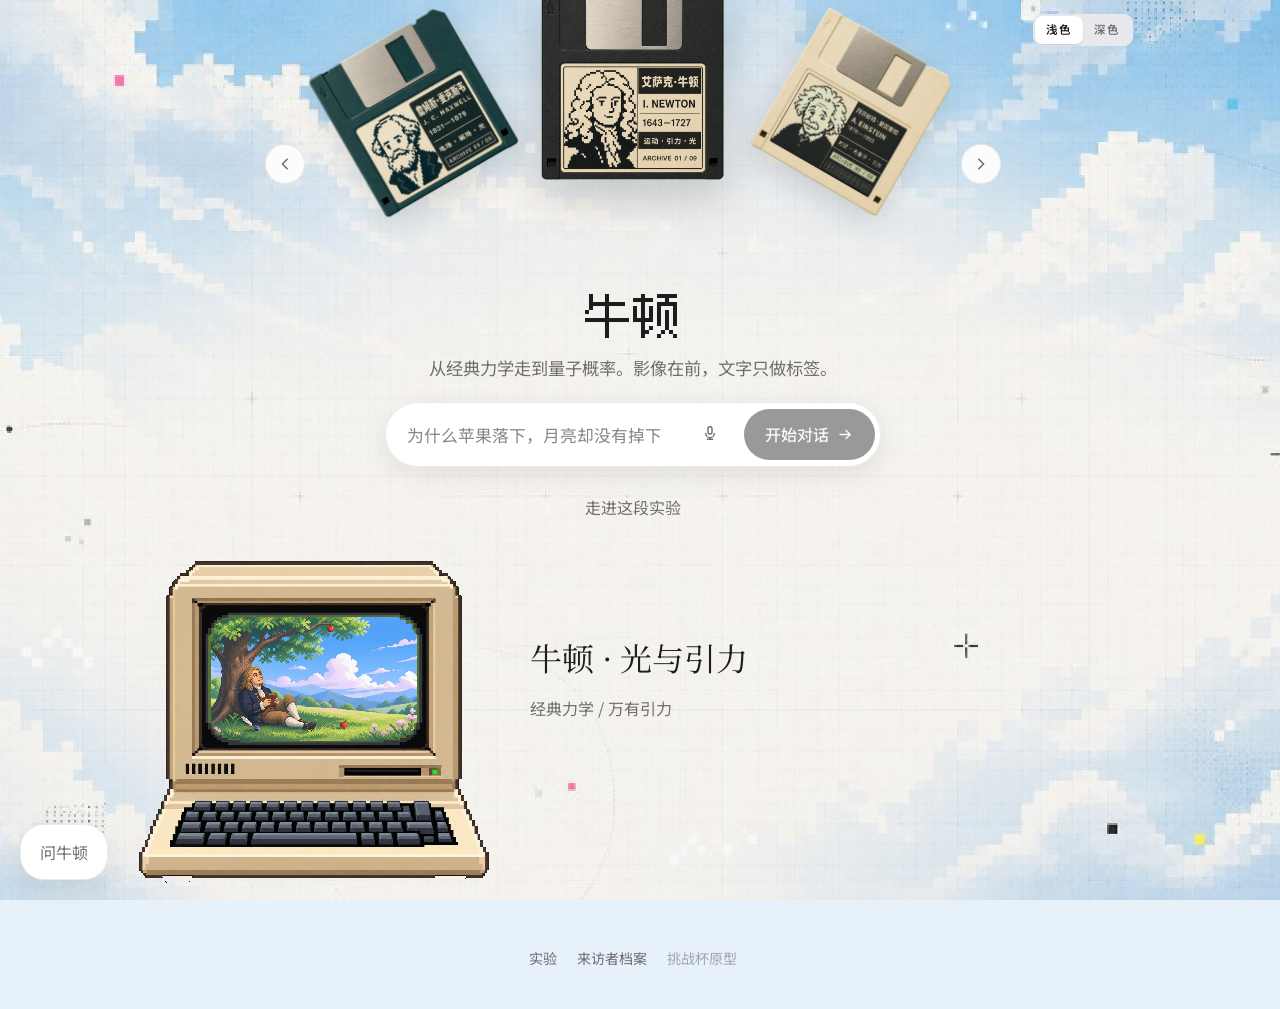
==== index.html @ e6c1c058 "feat: publish the exhibition front as its own site Ship only the scientist floppy hall, visitor cabi" ====
<!doctype html>
<html lang="zh-CN" data-scientist-agent-api="http://127.0.0.1:8787">
  <head>
    <meta charset="UTF-8" />
    <meta name="viewport" content="width=device-width, initial-scale=1.0" />
    <meta
      name="description"
      content="物理漫游：从经典力学、电磁学、相对论到量子物理的互动知识图谱。"
    />
    <title>物理漫游</title>
    <script>
      (() => {
        const saved = localStorage.getItem("qo-alt-theme");
        const theme =
          saved === "light" || saved === "dark"
            ? saved
            : matchMedia("(prefers-color-scheme: light)").matches
              ? "light"
              : "dark";
        document.documentElement.dataset.theme = theme;
      })();
    </script>
    <link rel="preconnect" href="https://fonts.googleapis.com" />
    <link rel="preconnect" href="https://fonts.gstatic.com" crossorigin />
    <link
      href="https://fonts.googleapis.com/css2?family=Noto+Sans+SC:wght@400;500;600&family=Noto+Serif+SC:wght@400;600&display=swap"
      rel="stylesheet"
    />
    <link rel="stylesheet" href="./styles.css?v=compact-1" />
  </head>
  <body>
    <a class="skip" href="#ask-input">跳到提问</a>

    <main>
      <div class="shell">
        <div class="intro">
        <header class="masthead">
          <a class="wordmark" href="./" aria-label="物理漫游首页">物理漫游</a>
          <div class="appearance" role="group" aria-label="外观">
            <button type="button" data-theme="light" aria-pressed="false">浅色</button>
            <button type="button" data-theme="dark" aria-pressed="true">深色</button>
          </div>
        </header>

        <section class="hero" aria-labelledby="heroTitle">
          <div class="carousel">
            <button class="carousel-step" id="fanPrev" type="button" aria-label="上一张档案软盘">
              <svg viewBox="0 0 16 16" width="16" height="16" aria-hidden="true">
                <path d="M10.2 3.2 5.4 8l4.8 4.8" fill="none" stroke="currentColor" stroke-width="1.6" stroke-linecap="round" stroke-linejoin="round" />
              </svg>
            </button>
            <div class="fan" id="fan" aria-label="科学家档案软盘轮播"></div>
            <button class="carousel-step" id="fanNext" type="button" aria-label="下一张档案软盘">
              <svg viewBox="0 0 16 16" width="16" height="16" aria-hidden="true">
                <path d="M5.8 3.2 10.6 8l-4.8 4.8" fill="none" stroke="currentColor" stroke-width="1.6" stroke-linecap="round" stroke-linejoin="round" />
              </svg>
            </button>
          </div>

          <h1 id="heroTitle">牛顿</h1>
          <p class="lede">
            从经典力学走到量子概率。影像在前，文字只做标签。
          </p>

          <form class="cta" id="askForm" novalidate>
            <label class="sr-only" for="ask-input" id="askInputLabel">向牛顿提问</label>
            <input
              id="ask-input"
              name="question"
              type="text"
              autocomplete="off"
              maxlength="200"
              placeholder="为什么苹果落下，月亮却没有掉下来？"
            />
            <button type="button" class="cta-mic" id="voiceInput" aria-pressed="false" aria-label="语音输入">
              <svg viewBox="0 0 16 16" width="16" height="16" aria-hidden="true">
                <rect x="6" y="1.8" width="4" height="7.2" rx="2" fill="none" stroke="currentColor" stroke-width="1.4" />
                <path d="M3.8 8.4a4.2 4.2 0 0 0 8.4 0" fill="none" stroke="currentColor" stroke-width="1.4" stroke-linecap="round" />
                <path d="M8 12.6v1.6M5.4 14.2h5.2" fill="none" stroke="currentColor" stroke-width="1.4" stroke-linecap="round" />
              </svg>
            </button>
            <button type="submit" id="askSubmit" disabled>
              <span>开始对话</span>
              <svg viewBox="0 0 16 16" width="15" height="15" aria-hidden="true">
                <path
                  d="M2.2 8h10.2M8.6 3.8 13 8l-4.4 4.2"
                  fill="none"
                  stroke="currentColor"
                  stroke-width="1.6"
                  stroke-linecap="round"
                  stroke-linejoin="round"
                />
              </svg>
            </button>
          </form>
          <p class="cta-status" id="ctaStatus" aria-live="polite"></p>
          <button class="text-link" id="watchLink" type="button">走进这段实验</button>
        </section>
        </div>

        <section class="stage" id="stage" aria-label="实验终端">
          <div class="terminal">
            <button class="mac" id="enterGame" type="button" aria-label="进入牛顿的实验（演示）">
              <span class="mac-screen">
                <img
                  id="guideImage"
                  src="assets/guides/newton.png"
                  alt="牛顿坐在苹果树下，作为进入实验的引导画面"
                />
              </span>
              <img class="mac-chassis" src="assets/hardware/pixel-computer.png?v=1" alt="" />
            </button>
            <div class="stage-copy">
              <h2 id="stageCaption">牛顿 · 光与引力</h2>
              <p class="stage-copy-slot" id="stageNote">经典力学 / 万有引力</p>
            </div>
          </div>
        </section>
      </div>
    </main>

    <footer class="colophon">
      <a href="#stage">实验</a>
      <a href="./visitors.html">来访者档案</a>
      <span>挑战杯原型</span>
    </footer>

    <div class="ask" id="askDock">
      <button class="ask-chip" id="askChip" type="button" aria-expanded="false" aria-controls="askPanel">
        问<span id="askChipName">牛顿</span>
      </button>
      <section class="ask-panel" id="askPanel" hidden>
        <header class="ask-panel-head">
          <p>与<span id="askPanelName">牛顿</span>通信</p>
          <button class="ask-close" id="askClose" type="button" aria-label="收起对话">关闭</button>
        </header>
        <div class="ask-prompts" id="askPrompts" aria-label="推荐问题"></div>
        <div class="ask-log" id="askLog" aria-live="polite"></div>
      </section>
    </div>

    <dialog class="lightbox" id="lightbox" aria-label="放大肖像">
      <img id="lightboxImage" alt="" />
      <form method="dialog"><button class="lightbox-close" type="submit">关闭</button></form>
    </dialog>

    <dialog class="portal" id="portal" aria-labelledby="portalTitle">
      <div class="portal-frame">
        <img id="portalImage" alt="" />
        <div class="portal-hud">
          <p class="portal-kicker">演示</p>
          <h2 id="portalTitle">牛顿 · 光与引力</h2>
          <button class="portal-leave" id="portalLeave" type="button">离开</button>
        </div>
      </div>
    </dialog>

    <script src="./script.js?v=pixel-computer-1" type="module"></script>
  </body>
</html>
---- styles.css ----
@font-face {
  font-family: "Fusion Pixel 12";
  src: url("assets/fonts/fusion-pixel-12px-proportional-zh_hans.otf.woff2") format("woff2");
  font-style: normal;
  font-weight: 400;
  font-display: swap;
}

:root {
  color-scheme: dark;
  --bg: oklch(0.168 0.006 95);
  --surface: oklch(0.208 0.008 90);
  --surface-2: oklch(0.248 0.01 90);
  --ink: oklch(0.965 0.008 95);
  --muted: oklch(0.74 0.018 90);
  --dim: oklch(0.58 0.014 90);
  --primary: oklch(0.74 0.12 60);
  --hairline: oklch(1 0 0 / 0.08);
  --focus-ring: oklch(1 0 0 / 0.22);
  --shadow: 0 18px 40px oklch(0 0 0 / 0.32);
  --overlay: oklch(0.16 0.006 95 / 0.28);
  --segment-track: var(--surface);
  --segment-thumb: var(--surface-2);
  --ease: cubic-bezier(0.22, 1, 0.36, 1);
  --font-serif: "Noto Serif SC", "Songti SC", "STSong", serif;
  --font-sans: -apple-system, BlinkMacSystemFont, "SF Pro Text", "PingFang SC", "Hiragino Sans GB", "Noto Sans SC", sans-serif;
  --z-base: 0;
  --z-fan: 1;
  --z-ask: 40;
  --z-overlay: 50;
  --space-1: 0.25rem;
  --space-2: 0.5rem;
  --space-3: 0.75rem;
  --space-4: 1rem;
  --space-5: 1.25rem;
  --space-6: 1.5rem;
  --space-8: 2rem;
  --space-10: 2.5rem;
  --space-12: 3rem;
}

html[data-theme="light"] {
  color-scheme: light;
  --bg: #e7f1fa;
  --surface: #ffffff;
  --surface-2: #e8e8ed;
  --ink: #1d1d1f;
  --muted: #6e6e73;
  --dim: #86868b;
  --primary: #1d1d1f;
  --hairline: rgba(0, 0, 0, 0.08);
  --focus-ring: rgba(0, 0, 0, 0.22);
  --shadow: 0 8px 28px rgba(0, 0, 0, 0.08);
  --overlay: rgba(0, 0, 0, 0.16);
  --segment-track: var(--surface-2);
  --segment-thumb: var(--surface);
}

*,
*::before,
*::after {
  box-sizing: border-box;
}

html {
  scrollbar-gutter: stable;
  background-color: var(--bg);
}

html,
body {
  margin: 0;
  min-height: 100dvh;
  color: var(--ink);
  font-family: var(--font-sans);
  font-size: 1rem;
  line-height: 1.55;
  -webkit-font-smoothing: antialiased;
}

body {
  display: flex;
  flex-direction: column;
  isolation: isolate;
  background-color: transparent;
}

body::before {
  content: "";
  position: fixed;
  inset: 0;
  z-index: -1;
  pointer-events: none;
  background-color: var(--bg);
  background-image: url("assets/bg/pixel-sky.jpg");
  background-repeat: no-repeat;
  background-position: center;
  background-size: cover;
  image-rendering: pixelated;
}

html[data-theme="dark"] body::before {
  filter: brightness(0.32) saturate(0.75) contrast(1.05);
}

img,
video {
  display: block;
  max-width: 100%;
}

img[hidden],
video[hidden] {
  display: none;
}

button,
input {
  font: inherit;
  color: inherit;
}

a {
  color: var(--muted);
  text-decoration: none;
}

a:hover {
  color: var(--ink);
}

:focus {
  outline: none;
}

:focus-visible {
  outline: 2px solid var(--ink);
  outline-offset: 3px;
}

.sr-only {
  position: absolute;
  width: 1px;
  height: 1px;
  padding: 0;
  margin: -1px;
  overflow: hidden;
  clip: rect(0, 0, 0, 0);
  white-space: nowrap;
  border: 0;
}

.skip {
  position: absolute;
  left: var(--space-4);
  top: 0;
  z-index: var(--z-overlay);
  transform: translateY(-120%);
  padding: var(--space-2) var(--space-4);
  background: var(--ink);
  color: var(--bg);
  border-radius: 999px;
}

.skip:focus {
  transform: translateY(var(--space-4));
}

main {
  flex: 1;
}

.shell {
  display: flex;
  flex-direction: column;
  width: min(1040px, 100%);
  margin-inline: auto;
  padding: 0 var(--space-5) var(--space-8);
}

.intro {
  display: flex;
  flex-direction: column;
  padding-top: var(--space-4);
  padding-bottom: var(--space-4);
}

.masthead {
  position: relative;
  display: flex;
  justify-content: center;
  align-items: center;
  min-height: 1.75rem;
}

.wordmark {
  font-family: var(--font-serif);
  font-size: 1.05rem;
  font-weight: 400;
  letter-spacing: 0.04em;
  color: var(--ink);
  line-height: 1;
}

.appearance {
  position: absolute;
  right: 0;
  top: 50%;
  display: flex;
  transform: translateY(-50%);
  padding: 2px;
  border-radius: 9px;
  background: var(--segment-track);
}

.appearance button {
  min-height: 28px;
  padding: 0 0.72rem;
  border: 0;
  border-radius: 7px;
  background: transparent;
  color: var(--muted);
  font-size: 0.72rem;
  font-weight: 600;
  letter-spacing: 0.04em;
  cursor: pointer;
}

.appearance button[aria-pressed="true"] {
  background: var(--segment-thumb);
  color: var(--ink);
  box-shadow: 0 1px 2px rgba(0, 0, 0, 0.12), 0 0 1px rgba(0, 0, 0, 0.04);
}

.hero {
  display: flex;
  flex-direction: column;
  justify-content: flex-start;
  width: min(760px, 100%);
  margin: 0 auto;
  text-align: center;
}

.carousel {
  display: grid;
  grid-template-columns: 2.5rem minmax(0, 1fr) 2.5rem;
  align-items: center;
  gap: var(--space-2);
  width: min(46rem, 100%);
  margin: var(--space-3) auto 0;
}

.carousel-step {
  position: relative;
  z-index: 8;
  display: grid;
  place-items: center;
  width: 2.5rem;
  height: 2.5rem;
  padding: 0;
  border: 0;
  border-radius: 999px;
  background: color-mix(in oklch, var(--surface) 88%, var(--surface-2));
  box-shadow: inset 0 0 0 1px var(--hairline);
  color: var(--muted);
  cursor: pointer;
  transition: color 220ms var(--ease), background-color 220ms var(--ease);
}

.carousel-step:hover {
  color: var(--ink);
  background: var(--surface-2);
}

.carousel-step:active {
  transform: scale(0.96);
}

.fan {
  position: relative;
  isolation: isolate;
  height: 216px;
  overflow: visible;
  perspective: 1200px;
}

.plate {
  position: absolute;
  left: 50%;
  top: 58%;
  z-index: 1;
  padding: 0;
  border: 0;
  overflow: visible;
  background: transparent;
  opacity: 0;
  pointer-events: none;
  transform: translate(-50%, -100%) scale(0.68);
  transform-origin: 50% 100%;
  cursor: pointer;
  transition:
    transform 520ms var(--ease),
    opacity 420ms var(--ease),
    filter 420ms var(--ease);
}

.plate img {
  display: block;
  width: auto;
  height: 196px;
  background: transparent;
  filter: drop-shadow(0 16px 18px oklch(0 0 0 / 0.48));
  transition: filter 420ms var(--ease);
}

.plate[data-slot="-1"],
.plate[data-slot="0"],
.plate[data-slot="1"] {
  opacity: 1;
  pointer-events: auto;
}

.plate[data-slot="0"] {
  z-index: 6;
  cursor: zoom-in;
  transform: translate(-50%, -100%) rotate(0deg) scale(1);
}

.plate[data-slot="-1"] {
  z-index: 4;
  transform: translate(-50%, -100%) translateX(-11.2rem) rotate(-30deg) scale(0.82);
}

.plate[data-slot="1"] {
  z-index: 4;
  transform: translate(-50%, -100%) translateX(11.2rem) rotate(30deg) scale(0.82);
}

.plate[data-slot="-2"],
.plate[data-slot="-3"],
.plate[data-slot="-4"] {
  z-index: 2;
  opacity: 0;
  pointer-events: none;
  transform: translate(-50%, -100%) translateX(-16rem) rotate(-42deg) scale(0.64);
}

.plate[data-slot="2"],
.plate[data-slot="3"],
.plate[data-slot="4"] {
  z-index: 2;
  opacity: 0;
  pointer-events: none;
  transform: translate(-50%, -100%) translateX(16rem) rotate(42deg) scale(0.64);
}

.plate.is-active img {
  filter: drop-shadow(0 20px 22px oklch(0 0 0 / 0.55));
}

@media (hover: hover) {
  .plate[data-slot="-1"]:hover,
  .plate[data-slot="1"]:hover {
    opacity: 1;
  }
}

.hero h1 {
  margin: var(--space-3) auto 0;
  font-family: "Fusion Pixel 12", var(--font-sans);
  font-size: 48px;
  font-weight: 400;
  line-height: 1.25;
  letter-spacing: 0;
  text-wrap: nowrap;
  font-smooth: never;
  -webkit-font-smoothing: none;
}

.lede {
  margin: 0.7rem auto 0;
  max-width: 32rem;
  color: var(--muted);
  font-size: clamp(0.95rem, 1.7vw, 1.08rem);
  line-height: 1.55;
  text-wrap: pretty;
}

.cta {
  display: flex;
  align-items: center;
  gap: var(--space-2);
  width: min(31rem, 100%);
  margin: var(--space-5) auto 0;
  padding: 0.375rem;
  border-radius: 999px;
  background: var(--surface);
  box-shadow: var(--shadow), inset 0 0 0 1px var(--hairline);
  transition: box-shadow 200ms var(--ease);
}

.cta:focus-within {
  box-shadow: var(--shadow), inset 0 0 0 1px var(--focus-ring);
}

.cta input {
  flex: 1;
  min-width: 0;
  border: 0;
  background: transparent;
  padding: 0.85rem 1rem;
  font-size: 1.05rem;
  color: var(--ink);
}

.cta input::placeholder {
  color: var(--dim);
}

.cta [type="submit"] {
  display: inline-flex;
  align-items: center;
  justify-content: center;
  gap: 0.55rem;
  flex-shrink: 0;
  height: 3.2rem;
  padding: 0 1.35rem;
  border: 0;
  border-radius: 999px;
  background: var(--ink);
  color: var(--bg);
  font-size: 1rem;
  font-weight: 500;
  cursor: pointer;
  transition: background-color 220ms var(--ease), transform 160ms var(--ease);
}

.cta [type="submit"]:hover:not(:disabled) {
  background: color-mix(in oklch, var(--ink) 92%, white);
}

.cta [type="submit"]:active:not(:disabled) {
  transform: scale(0.98);
}

.cta [type="submit"]:disabled {
  opacity: 0.45;
  cursor: not-allowed;
}

.cta-mic {
  flex-shrink: 0;
  width: 3.2rem;
  height: 3.2rem;
  padding: 0;
  border: 0;
  border-radius: 999px;
  background: transparent;
  color: var(--muted);
  cursor: pointer;
}

.cta-mic:hover {
  color: var(--ink);
  background: var(--surface-2);
}

.cta-mic.is-listening {
  color: var(--ink);
  background: var(--surface-2);
}

.cta-mic.is-listening svg {
  animation: voicePulse 1.1s var(--ease) infinite;
}

.cta-status {
  min-height: 1rem;
  margin: var(--space-2) auto 0;
  max-width: 32rem;
  color: var(--dim);
  font-size: 0.92rem;
}

.text-link {
  margin-top: 0;
  border: 0;
  background: none;
  padding: var(--space-1) var(--space-2);
  color: var(--muted);
  cursor: pointer;
}

.text-link:hover {
  color: var(--ink);
}

.stage {
  width: min(990px, 100%);
  margin: var(--space-5) auto 0;
}

.terminal {
  display: grid;
  grid-template-columns: minmax(0, 22rem) minmax(0, 1fr);
  align-items: center;
  gap: var(--space-8) var(--space-10);
}

.mac {
  position: relative;
  display: block;
  width: 100%;
  margin: 0;
  padding: 0;
  border: 0;
  background: transparent;
  cursor: pointer;
}

.mac-screen {
  position: absolute;
  left: 20.61%;
  top: 17.6%;
  width: 58.78%;
  height: 38.31%;
  overflow: hidden;
  z-index: 0;
  pointer-events: none;
}

.mac-screen img {
  width: 100%;
  height: 100%;
  max-width: none;
  object-fit: cover;
  object-position: 38% 52%;
  image-rendering: pixelated;
}

.mac-chassis {
  position: relative;
  z-index: 1;
  display: block;
  width: 100%;
  height: auto;
  background: transparent;
  pointer-events: none;
  image-rendering: pixelated;
}

.stage-copy {
  min-height: 0;
  max-width: 24rem;
  padding-block: var(--space-2);
}

.stage-copy h2 {
  margin: 0;
  color: var(--ink);
  font-family: var(--font-serif);
  font-size: clamp(1.45rem, 2.6vw, 2rem);
  font-weight: 400;
  line-height: 1.3;
}

.stage-copy-slot {
  margin: var(--space-4) 0 0;
  min-height: 7rem;
  color: var(--muted);
  font-size: 1rem;
  line-height: 1.7;
}

.portal {
  width: min(1040px, 94vw);
  padding: 0;
  border: 0;
  background: transparent;
}

.portal::backdrop {
  background: color-mix(in srgb, var(--bg) 78%, black 22%);
}

.portal-frame {
  position: relative;
  overflow: hidden;
  border-radius: 18px;
  background: #111;
  box-shadow: var(--shadow);
}

.portal-frame img {
  width: 100%;
  aspect-ratio: 16 / 10;
  object-fit: cover;
}

.portal-hud {
  position: absolute;
  left: 1.1rem;
  right: 1.1rem;
  bottom: 1.1rem;
  display: flex;
  flex-wrap: wrap;
  align-items: flex-end;
  gap: 0.4rem 1rem;
}

.portal-kicker {
  margin: 0;
  color: #fff;
  font-size: 0.72rem;
  letter-spacing: 0.18em;
  text-transform: uppercase;
  opacity: 0.72;
}

.portal-hud h2 {
  margin: 0 auto 0 0;
  color: #fff;
  font-family: var(--font-serif);
  font-size: clamp(1.2rem, 2.4vw, 1.7rem);
  font-weight: 400;
  text-shadow: 0 1px 12px rgba(0, 0, 0, 0.45);
}

.portal-leave {
  min-height: 2.4rem;
  padding: 0 1rem;
  border: 0;
  border-radius: 999px;
  background: #fff;
  color: #1d1d1f;
  font-size: 0.9rem;
  font-weight: 500;
  cursor: pointer;
}

.colophon {
  display: flex;
  justify-content: center;
  gap: var(--space-5);
  padding: var(--space-8) var(--space-5) var(--space-10);
  color: var(--dim);
  font-size: 0.88rem;
}

.colophon span {
  opacity: 0.7;
}

.ask {
  position: fixed;
  left: var(--space-5);
  bottom: var(--space-5);
  z-index: var(--z-ask);
  display: flex;
  flex-direction: column;
  align-items: flex-start;
  gap: var(--space-3);
  width: min(22rem, calc(100vw - 2.5rem));
}

.ask-chip {
  height: 3.5rem;
  padding: 0 1.25rem;
  border: 0;
  border-radius: 24px;
  background: var(--surface);
  box-shadow: var(--shadow), inset 0 0 0 1px var(--hairline);
  color: var(--muted);
  cursor: pointer;
}

.ask-chip:hover,
.ask-chip[aria-expanded="true"] {
  color: var(--ink);
}

.ask-panel {
  order: -1;
  width: 100%;
  padding: var(--space-4);
  border-radius: 16px;
  background: var(--surface);
  box-shadow: var(--shadow), inset 0 0 0 1px var(--hairline);
}

.ask-panel-head {
  display: flex;
  align-items: center;
  justify-content: space-between;
  gap: var(--space-3);
  margin-bottom: var(--space-3);
}

.ask-panel-head p {
  margin: 0;
  font-family: var(--font-serif);
  font-size: 1.05rem;
}

.ask-close {
  border: 0;
  background: none;
  padding: 0;
  color: var(--dim);
  cursor: pointer;
}

.ask-prompts {
  display: flex;
  flex-wrap: wrap;
  gap: var(--space-2);
  margin-bottom: var(--space-3);
}

.ask-prompts button {
  border: 0;
  border-radius: 999px;
  padding: 0.35rem 0.7rem;
  background: var(--surface-2);
  color: var(--muted);
  font-size: 0.8rem;
  cursor: pointer;
}

.ask-prompts button:hover {
  color: var(--ink);
}

.ask-log {
  display: grid;
  gap: var(--space-3);
  max-height: 14rem;
  overflow: auto;
}

.ask-log p {
  margin: 0;
  font-size: 0.92rem;
  line-height: 1.55;
  text-wrap: pretty;
}

.ask-log .from-user {
  color: var(--muted);
}

.ask-log .from-figure {
  color: var(--ink);
}

.lightbox {
  padding: 0;
  border: 0;
  background: transparent;
}

.lightbox::backdrop {
  background: color-mix(in oklch, var(--bg) 72%, transparent);
}

.lightbox img {
  max-height: min(72vh, 560px);
  margin: 0 auto;
  background: transparent;
}

.lightbox-close {
  display: block;
  margin: var(--space-4) auto 0;
  border: 0;
  background: none;
  color: var(--ink);
  cursor: pointer;
}

html[data-theme="light"] .plate img {
  filter: drop-shadow(0 14px 18px rgba(0, 0, 0, 0.12));
}

html[data-theme="light"] .plate.is-active img {
  filter: drop-shadow(0 18px 22px rgba(0, 0, 0, 0.16));
}

@media (max-width: 767px) {
  .shell {
    padding: var(--space-5) var(--space-4) var(--space-8);
  }

  .masthead {
    justify-content: flex-start;
  }

  .appearance {
    position: static;
    transform: none;
    margin-left: auto;
  }

  .carousel {
    width: 100%;
    grid-template-columns: 2.25rem minmax(0, 1fr) 2.25rem;
    gap: 0;
    margin-top: var(--space-3);
  }

  .fan {
    height: 188px;
  }

  .plate img {
    height: 148px;
  }

  .plate[data-slot="-1"] {
    transform: translate(-50%, -100%) translateX(-4.5rem) rotate(-22deg) scale(0.78);
  }

  .plate[data-slot="1"] {
    transform: translate(-50%, -100%) translateX(4.5rem) rotate(22deg) scale(0.78);
  }

  .hero h1 {
    font-size: 36px;
  }

  .cta {
    flex-wrap: wrap;
    border-radius: 22px;
  }

  .cta input {
    padding-bottom: 0.4rem;
  }

  .cta [type="submit"] {
    width: 100%;
  }

  .stage {
    margin-top: var(--space-6);
  }

  .terminal {
    grid-template-columns: 1fr;
    gap: var(--space-5);
  }

  .mac {
    max-width: 18rem;
    margin-inline: 0;
  }

  .stage-copy {
    min-height: 8rem;
    padding-block: 0;
  }

  .portal-frame {
    border-radius: 12px;
  }

  .ask {
    left: var(--space-4);
    right: var(--space-4);
    bottom: var(--space-4);
    width: auto;
  }

  .colophon {
    padding-bottom: 6rem;
  }
}

@media (prefers-reduced-motion: reduce) {
  *,
  *::before,
  *::after {
    animation: none !important;
    transition: none !important;
    scroll-behavior: auto !important;
  }

}

@keyframes voicePulse {
  50% {
    opacity: 0.35;
  }
}
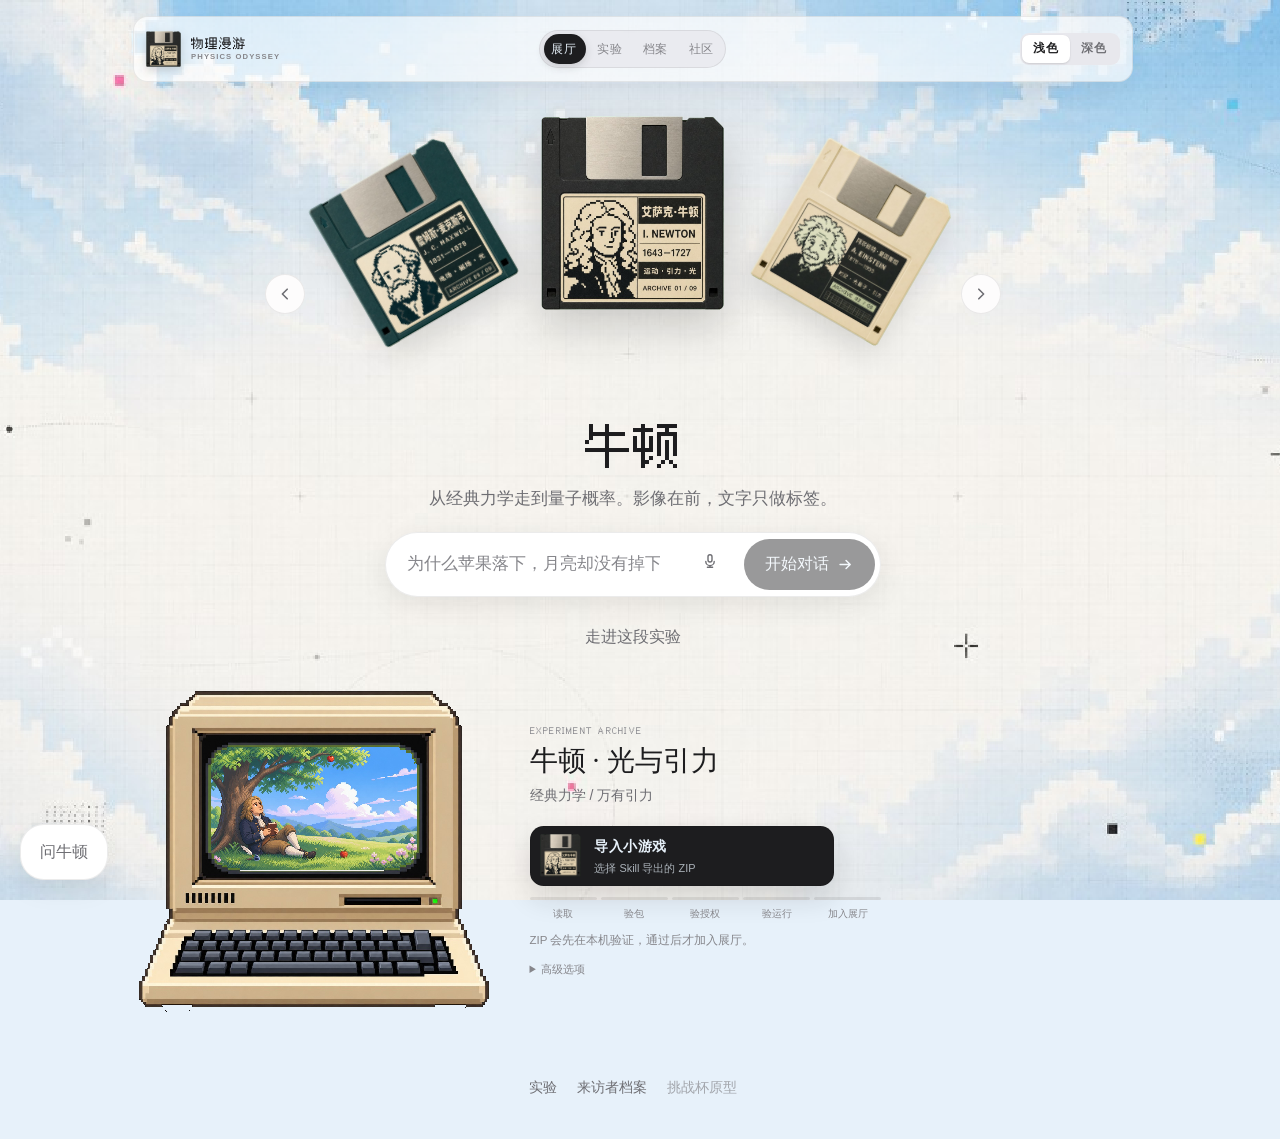
==== commit 2b05deb0: "feat: add theme packs, full game modules, community page, and newton-gravity module" ====
--- a/index.html
+++ b/index.html
@@ -1,5 +1,5 @@
 <!doctype html>
-<html lang="zh-CN" data-scientist-agent-api="http://127.0.0.1:8787">
+<html lang="zh-CN" data-scientist-agent-api="/api">
   <head>
     <meta charset="UTF-8" />
     <meta name="viewport" content="width=device-width, initial-scale=1.0" />
@@ -8,6 +8,7 @@
       content="物理漫游：从经典力学、电磁学、相对论到量子物理的互动知识图谱。"
     />
     <title>物理漫游</title>
+    <link rel="icon" href="./assets/disks/newton.png" type="image/png" />
     <script>
       (() => {
         const saved = localStorage.getItem("qo-alt-theme");
@@ -20,12 +21,6 @@
         document.documentElement.dataset.theme = theme;
       })();
     </script>
-    <link rel="preconnect" href="https://fonts.googleapis.com" />
-    <link rel="preconnect" href="https://fonts.gstatic.com" crossorigin />
-    <link
-      href="https://fonts.googleapis.com/css2?family=Noto+Sans+SC:wght@400;500;600&family=Noto+Serif+SC:wght@400;600&display=swap"
-      rel="stylesheet"
-    />
     <link rel="stylesheet" href="./styles.css?v=compact-1" />
   </head>
   <body>
@@ -35,7 +30,16 @@
       <div class="shell">
         <div class="intro">
         <header class="masthead">
-          <a class="wordmark" href="./" aria-label="物理漫游首页">物理漫游</a>
+          <a class="wordmark" href="./" aria-label="物理漫游首页">
+            <img src="./assets/disks/newton.png" alt="" />
+            <span>物理漫游<small>PHYSICS ODYSSEY</small></span>
+          </a>
+          <nav class="site-nav" aria-label="主导航">
+            <a href="./" aria-current="page">展厅</a>
+            <a href="#stage">实验</a>
+            <a href="./visitors.html">档案</a>
+            <a href="./community.html">社区</a>
+          </nav>
           <div class="appearance" role="group" aria-label="外观">
             <button type="button" data-theme="light" aria-pressed="false">浅色</button>
             <button type="button" data-theme="dark" aria-pressed="true">深色</button>
@@ -108,11 +112,37 @@
                   alt="牛顿坐在苹果树下，作为进入实验的引导画面"
                 />
               </span>
+              <span class="mac-play-cue" aria-hidden="true">
+                <span class="mac-play-icon">▶</span>
+                <span>点击电脑<br />进入实验</span>
+              </span>
               <img class="mac-chassis" src="assets/hardware/pixel-computer.png?v=1" alt="" />
             </button>
             <div class="stage-copy">
               <h2 id="stageCaption">牛顿 · 光与引力</h2>
               <p class="stage-copy-slot" id="stageNote">经典力学 / 万有引力</p>
+              <div class="module-dock" aria-label="作品操作">
+                <button class="module-import-button" id="gameModuleImport" type="button">
+                  <img src="./assets/disks/newton.png" alt="" />
+                  <span><strong>导入小游戏</strong><small>选择 Skill 导出的 ZIP</small></span>
+                </button>
+                <input id="gameModuleInput" type="file" accept=".zip,application/zip" hidden />
+                <ol class="module-progress" id="gameModuleProgress" aria-label="导入进度">
+                  <li data-step="读取">读取</li><li data-step="验包">验包</li><li data-step="验授权">验授权</li><li data-step="验运行">验运行</li><li data-step="加入展厅">加入展厅</li>
+                </ol>
+                <p class="module-status" id="gameModuleStatus" aria-live="polite">ZIP 会先在本机验证，通过后才加入展厅。</p>
+                <details class="module-advanced">
+                  <summary>高级选项</summary>
+                  <button id="gameModuleFolderImport" type="button">开发模式：选择作品文件夹</button>
+                  <input id="gameModuleFolderInput" type="file" webkitdirectory directory multiple hidden />
+                  <div id="themeDeveloperTools" hidden>
+                    <button id="themePackImport" type="button">导入轻量主题包</button>
+                    <button id="themePackReset" type="button" hidden>还原默认主题</button>
+                    <input id="themePackInput" type="file" webkitdirectory directory multiple hidden />
+                    <p class="module-status" id="themePackStatus" aria-live="polite">仅供开发调试。</p>
+                  </div>
+                </details>
+              </div>
             </div>
           </div>
         </section>
@@ -144,6 +174,16 @@
       <form method="dialog"><button class="lightbox-close" type="submit">关闭</button></form>
     </dialog>
 
+    <dialog class="module-game" id="moduleGame" aria-labelledby="moduleGameTitle">
+      <div class="module-game-frame">
+        <header class="module-game-head">
+          <h2 id="moduleGameTitle">完整小游戏</h2>
+          <button class="portal-leave" id="moduleGameLeave" type="button">离开</button>
+        </header>
+        <iframe id="moduleGameFrame" title="完整小游戏" sandbox="allow-scripts"></iframe>
+      </div>
+    </dialog>
+
     <dialog class="portal" id="portal" aria-labelledby="portalTitle">
       <div class="portal-frame">
         <img id="portalImage" alt="" />
@@ -155,6 +195,29 @@
       </div>
     </dialog>
 
-    <script src="./script.js?v=pixel-computer-1" type="module"></script>
+    <dialog class="theme-game" id="themeGame" aria-labelledby="themeGameTitle">
+      <div class="theme-game-frame">
+        <div class="theme-game-visual" aria-hidden="true">
+          <img id="themeGameImage" alt="" />
+        </div>
+        <section class="theme-game-panel">
+          <header class="theme-game-head">
+            <div>
+              <p class="theme-game-progress" id="themeGameProgress"></p>
+              <h2 id="themeGameTitle"></h2>
+            </div>
+            <button class="theme-game-close" id="themeGameClose" type="button">离开</button>
+          </header>
+          <p class="theme-game-intro" id="themeGameIntro"></p>
+          <p class="theme-game-prompt" id="themeGamePrompt"></p>
+          <div class="theme-game-choices" id="themeGameChoices"></div>
+          <p class="theme-game-feedback" id="themeGameFeedback" aria-live="polite"></p>
+          <button class="theme-game-next" id="themeGameNext" type="button" hidden>继续</button>
+        </section>
+      </div>
+    </dialog>
+
+    <script src="./nav-motion.js" type="module"></script>
+    <script src="./script.js?v=theme-pack-1" type="module"></script>
   </body>
 </html>
--- a/styles.css
+++ b/styles.css
@@ -64,6 +64,7 @@
 
 html {
   scrollbar-gutter: stable;
+  overflow-x: clip;
   background-color: var(--bg);
 }
 
@@ -81,6 +82,7 @@
 body {
   display: flex;
   flex-direction: column;
+  overflow-x: clip;
   isolation: isolate;
   background-color: transparent;
 }
@@ -186,28 +188,94 @@
 }
 
 .masthead {
+  display: grid;
+  grid-template-columns: minmax(8rem, 1fr) auto minmax(8rem, 1fr);
+  align-items: center;
+  min-height: 4.1rem;
+  padding: .55rem .75rem;
+  border: 1px solid var(--hairline);
+  border-radius: .9rem;
+  background: color-mix(in oklch, var(--surface) 68%, transparent);
+  box-shadow: 0 10px 28px color-mix(in oklch, var(--ink) 5%, transparent);
+}
+
+.site-nav {
   position: relative;
   display: flex;
-  justify-content: center;
+  gap: .2rem;
+  justify-self: center;
+  padding: 3px;
+  border: 1px solid var(--hairline);
+  border-radius: 999px;
+  background: color-mix(in oklch, var(--surface-2) 78%, transparent);
+}
+
+.site-nav::before {
+  position: absolute;
+  top: 3px;
+  bottom: 3px;
+  left: 0;
+  width: var(--nav-pill-w, 0px);
+  border-radius: 999px;
+  background: var(--ink);
+  box-shadow: 0 3px 9px color-mix(in oklch, var(--ink) 17%, transparent);
+  content: "";
+  transform: translateX(var(--nav-pill-x, 0px));
+  transition: transform 300ms var(--ease), width 300ms var(--ease), background 180ms var(--ease);
+}
+.site-nav[data-instant]::before { transition: none; }
+
+.site-nav a {
+  position: relative;
+  z-index: 1;
+  padding: .35rem .55rem;
+  border-radius: 999px;
+  color: var(--dim);
+  font-size: .75rem;
+  letter-spacing: .04em;
+  text-decoration: none;
+  transition: color 220ms var(--ease), transform 180ms var(--ease);
+}
+
+.site-nav a:hover, .site-nav a:focus-visible { color: var(--ink); transform: translateY(-1px); }
+.site-nav a[aria-current="page"] { color: var(--bg); }
+
+.wordmark {
+  justify-self: start;
+  display: flex;
   align-items: center;
-  min-height: 1.75rem;
-}
-
-.wordmark {
-  font-family: var(--font-serif);
-  font-size: 1.05rem;
+  gap: .6rem;
+  font-family: "Fusion Pixel 12", var(--font-sans);
+  font-size: .8rem;
   font-weight: 400;
-  letter-spacing: 0.04em;
+  letter-spacing: .08em;
   color: var(--ink);
   line-height: 1;
 }
 
+.wordmark img { width: 2.25rem; height: 2.25rem; object-fit: contain; filter: drop-shadow(0 4px 5px color-mix(in srgb, var(--ink) 18%, transparent)); }
+.wordmark span { display: grid; gap: .23rem; }
+.wordmark small { color: var(--dim); font-family: var(--font-sans); font-size: .48rem; font-weight: 600; letter-spacing: .14em; }
+
+.community-page .shell { min-height: calc(100dvh - 6rem); }
+.community-hero { width: min(720px, 100%); margin: 5rem auto 2.5rem; text-align: center; }
+.community-kicker { margin: 0 0 .65rem; color: var(--dim); font-family: "Fusion Pixel 12", var(--font-sans); font-size: .62rem; letter-spacing: .16em; }
+.community-hero h1 { margin: 0; font-family: var(--font-serif); font-size: clamp(2.4rem, 6vw, 4.5rem); font-weight: 400; letter-spacing: .04em; }
+.community-hero > p:last-child { margin: 1rem auto 0; max-width: 34rem; color: var(--muted); }
+.community-grid { display: grid; grid-template-columns: repeat(auto-fit, minmax(15rem, 1fr)); gap: 1rem; width: min(900px, 100%); margin: 0 auto 4rem; }
+.community-card { display: grid; grid-template-columns: 7.5rem 1fr; gap: 1rem; align-items: center; padding: 1rem; border: 1px solid var(--hairline); border-radius: 1rem; background: color-mix(in oklch, var(--surface) 78%, transparent); box-shadow: 0 12px 28px color-mix(in oklch, var(--ink) 5%, transparent); transition: transform 220ms var(--ease), box-shadow 220ms var(--ease); }
+.community-card:hover { transform: translateY(-4px); box-shadow: var(--shadow); }
+.community-card img { width: 100%; filter: drop-shadow(0 10px 10px color-mix(in oklch, var(--ink) 20%, transparent)); }
+.community-card-domain { margin: 0 0 .4rem; color: var(--dim); font-size: .76rem; }
+.community-card h2 { margin: 0; font-family: var(--font-serif); font-size: 1.25rem; font-weight: 400; }
+.community-card-meta { display: flex; flex-wrap: wrap; gap: .3rem .7rem; margin: .55rem 0 0; color: var(--muted); font-size: .7rem; }
+.community-card a { display: inline-block; margin-top: .85rem; color: var(--ink); font-size: .82rem; text-decoration: none; }
+.community-card a::after { margin-left: .35rem; content: "→"; }
+.community-empty { grid-column: 1 / -1; padding: 2rem; border: 1px dashed var(--hairline); border-radius: 1rem; color: var(--dim); text-align: center; }
+
 .appearance {
-  position: absolute;
-  right: 0;
-  top: 50%;
-  display: flex;
-  transform: translateY(-50%);
+  display: flex;
+  justify-self: end;
   padding: 2px;
   border-radius: 9px;
   background: var(--segment-track);
@@ -237,7 +305,7 @@
   flex-direction: column;
   justify-content: flex-start;
   width: min(760px, 100%);
-  margin: 0 auto;
+  margin: 6.5rem auto 0;
   text-align: center;
 }
 
@@ -247,7 +315,7 @@
   align-items: center;
   gap: var(--space-2);
   width: min(46rem, 100%);
-  margin: var(--space-3) auto 0;
+  margin: 0 auto;
 }
 
 .carousel-step {
@@ -518,6 +586,60 @@
   cursor: pointer;
 }
 
+.mac::after {
+  position: absolute;
+  inset: 14% 17% 37%;
+  z-index: 2;
+  border-radius: .35rem;
+  background: radial-gradient(circle at center, color-mix(in srgb, #e8ffae 20%, transparent), transparent 66%);
+  content: "";
+  opacity: 0;
+  pointer-events: none;
+  transition: opacity 220ms var(--ease);
+}
+
+.mac-play-cue {
+  position: absolute;
+  z-index: 3;
+  top: 34%;
+  left: 50%;
+  display: flex;
+  align-items: center;
+  gap: .45rem;
+  padding: .4rem .65rem .4rem .45rem;
+  border: 1px solid color-mix(in srgb, #e9ff9b 75%, transparent);
+  border-radius: 999px;
+  background: color-mix(in srgb, #101a16 83%, transparent);
+  color: #f0ffd0;
+  font-family: "Fusion Pixel 12", var(--font-sans);
+  font-size: .6rem;
+  line-height: 1.25;
+  letter-spacing: .03em;
+  opacity: 0;
+  pointer-events: none;
+  transform: translate(-50%, .5rem) scale(.94);
+  transition: opacity 180ms var(--ease), transform 220ms var(--ease);
+}
+
+.mac-play-icon {
+  display: grid;
+  width: 1.55rem;
+  height: 1.55rem;
+  place-items: center;
+  border-radius: 50%;
+  background: #dfff87;
+  color: #172013;
+  font-size: .55rem;
+  box-shadow: 0 0 0 4px color-mix(in srgb, #dfff87 18%, transparent);
+}
+
+.mac:hover::after, .mac:focus-visible::after { opacity: 1; }
+.mac:hover .mac-play-cue, .mac:focus-visible .mac-play-cue { opacity: 1; transform: translate(-50%, 0) scale(1); }
+.mac.community-cue::after { opacity: 1; animation: computer-cue 700ms ease-in-out 3 alternate; }
+.mac.community-cue .mac-play-cue { opacity: 1; transform: translate(-50%, 0) scale(1); animation: cue-rise 600ms var(--ease) both; }
+@keyframes computer-cue { to { filter: brightness(1.25); } }
+@keyframes cue-rise { from { opacity: 0; transform: translate(-50%, .6rem) scale(.92); } }
+
 .mac-screen {
   position: absolute;
   left: 20.61%;
@@ -559,18 +681,75 @@
   margin: 0;
   color: var(--ink);
   font-family: var(--font-serif);
-  font-size: clamp(1.45rem, 2.6vw, 2rem);
+  font-size: clamp(1.3rem, 2.25vw, 1.75rem);
   font-weight: 400;
   line-height: 1.3;
 }
 
+.stage-copy h2::before {
+  display: block;
+  margin-bottom: .42rem;
+  color: var(--dim);
+  content: "EXPERIMENT ARCHIVE";
+  font-family: "Fusion Pixel 12", var(--font-sans);
+  font-size: .56rem;
+  letter-spacing: .14em;
+}
+
 .stage-copy-slot {
-  margin: var(--space-4) 0 0;
-  min-height: 7rem;
+  margin: .35rem 0 0;
+  min-height: 0;
   color: var(--muted);
-  font-size: 1rem;
-  line-height: 1.7;
-}
+  font-size: .88rem;
+  line-height: 1.5;
+}
+
+.module-dock {
+  display: grid;
+  gap: .7rem;
+  margin-top: 1.25rem;
+}
+
+.module-import-button {
+  display: flex;
+  align-items: center;
+  gap: .75rem;
+  width: min(19rem, 100%);
+  min-height: 3.65rem;
+  padding: .45rem .95rem .45rem .55rem;
+  border: 1px solid var(--hairline);
+  border-radius: .85rem;
+  background: var(--ink);
+  color: var(--bg);
+  text-align: left;
+  cursor: pointer;
+  box-shadow: 0 12px 28px color-mix(in srgb, var(--ink) 14%, transparent);
+  transition: transform 220ms var(--ease), box-shadow 220ms var(--ease);
+}
+.module-import-button:hover, .module-import-button:focus-visible { transform: translateY(-2px); box-shadow: 0 16px 34px color-mix(in srgb, var(--ink) 22%, transparent); }
+.module-import-button img { width: 2.7rem; height: 2.7rem; object-fit: contain; }
+.module-import-button span { display: grid; gap: .2rem; }
+.module-import-button strong { font-size: .9rem; letter-spacing: .03em; }
+.module-import-button small { opacity: .7; font-size: .68rem; }
+.module-progress { display: grid; grid-template-columns: repeat(5, 1fr); gap: .25rem; width: min(22rem, 100%); margin: 0; padding: 0; list-style: none; }
+.module-progress li { position: relative; padding-top: .55rem; color: var(--dim); font-size: .62rem; text-align: center; }
+.module-progress li::before { position: absolute; inset: 0 0 auto; height: 3px; border-radius: 2px; background: var(--hairline); content: ""; }
+.module-progress li[data-state="done"]::before { background: #5da867; }
+.module-progress li[data-state="pending"]::before { background: var(--ink); animation: module-read 900ms ease-in-out infinite alternate; }
+.module-progress li[data-state="error"]::before { background: #d65b5b; }
+@keyframes module-read { to { opacity: .35; } }
+.module-status {
+  margin: 0;
+  max-width: 25rem;
+  color: var(--dim);
+  font-size: .72rem;
+  line-height: 1.5;
+}
+.module-status[data-state="success"] { color: #4f8f58; }
+.module-status[data-state="error"] { color: #b64e4e; }
+.module-advanced { max-width: 22rem; color: var(--dim); font-size: .7rem; }
+.module-advanced summary { width: max-content; cursor: pointer; }
+.module-advanced button { min-height: 2rem; margin: .6rem .35rem 0 0; border: 1px solid var(--hairline); border-radius: .55rem; background: var(--surface); color: var(--ink); font-size: .68rem; }
 
 .portal {
   width: min(1040px, 94vw);
@@ -638,6 +817,183 @@
   cursor: pointer;
 }
 
+.module-game {
+  width: min(1200px, 98vw);
+  height: min(850px, 97vh);
+  padding: 0;
+  border: 1px solid #5f4a30;
+  border-radius: 10px;
+  background: #0a0e0d;
+  box-shadow: 0 30px 90px rgba(3, 16, 15, .72);
+  transition: opacity 280ms var(--ease), transform 360ms var(--ease);
+}
+
+.module-game.is-entering { opacity: 0; transform: scale(.88) translateY(3rem); }
+.module-game::backdrop { background: rgba(4, 13, 13, .9); backdrop-filter: blur(9px) saturate(.55); }
+.module-game-frame { display: grid; height: 100%; grid-template-rows: auto minmax(0, 1fr); }
+.module-game-head { display: flex; align-items: center; justify-content: space-between; gap: 1rem; min-height: 3.5rem; padding: .65rem 1rem .65rem 1.25rem; border-bottom: 1px solid color-mix(in srgb, #c29359 35%, transparent); background: linear-gradient(90deg, #162421, #101716); }
+.module-game-head h2 { margin: 0; color: #f4e6cd; font-family: "Fusion Pixel 12", var(--font-sans); font-size: .83rem; letter-spacing: .06em; }
+.module-game-head h2::before { margin-right: .55rem; color: #dfff87; content: "●"; text-shadow: 0 0 10px #dfff87; }
+.module-game-head .portal-leave { min-height: 2.15rem; border: 1px solid color-mix(in srgb, #f4e6cd 62%, transparent); background: transparent; color: #f4e6cd; font-family: "Fusion Pixel 12", var(--font-sans); font-size: .72rem; transition: color 180ms var(--ease), background 180ms var(--ease); }
+.module-game-head .portal-leave:hover { background: #f4e6cd; color: #15211f; }
+.module-game iframe { width: 100%; height: 100%; border: 0; background: #0b0e0d; }
+
+.theme-game {
+  width: min(960px, 94vw);
+  max-height: 92vh;
+  padding: 0;
+  border: 0;
+  border-radius: 18px;
+  background: var(--surface);
+  color: var(--ink);
+  box-shadow: var(--shadow);
+}
+
+.theme-game::backdrop {
+  background: color-mix(in srgb, var(--bg) 82%, black 18%);
+}
+
+.theme-game-frame {
+  display: grid;
+  grid-template-columns: minmax(0, 1.12fr) minmax(19rem, 0.88fr);
+  min-height: 32rem;
+}
+
+.theme-game-visual {
+  position: relative;
+  overflow: hidden;
+  min-height: 24rem;
+  background: #111;
+}
+
+.theme-game-visual::after {
+  content: "";
+  position: absolute;
+  inset: 0;
+  pointer-events: none;
+  background: linear-gradient(90deg, transparent 68%, color-mix(in srgb, var(--surface) 78%, transparent));
+}
+
+.theme-game-visual img {
+  width: 100%;
+  height: 100%;
+  object-fit: cover;
+  image-rendering: pixelated;
+}
+
+.theme-game-panel {
+  display: flex;
+  flex-direction: column;
+  min-width: 0;
+  padding: var(--space-6);
+}
+
+.theme-game-head {
+  display: flex;
+  align-items: flex-start;
+  justify-content: space-between;
+  gap: var(--space-4);
+}
+
+.theme-game-progress {
+  margin: 0 0 var(--space-2);
+  color: var(--dim);
+  font-size: 0.76rem;
+  letter-spacing: 0.08em;
+}
+
+.theme-game-head h2 {
+  margin: 0;
+  font-family: var(--font-serif);
+  font-size: clamp(1.35rem, 2.5vw, 1.9rem);
+  font-weight: 400;
+  line-height: 1.25;
+}
+
+.theme-game-close {
+  flex-shrink: 0;
+  border: 0;
+  background: none;
+  color: var(--dim);
+  cursor: pointer;
+}
+
+.theme-game-intro {
+  margin: var(--space-4) 0 0;
+  color: var(--muted);
+  font-size: 0.92rem;
+}
+
+.theme-game-prompt {
+  margin: var(--space-6) 0 var(--space-3);
+  color: var(--ink);
+  font-size: 1.08rem;
+  line-height: 1.55;
+  text-wrap: pretty;
+}
+
+.theme-game-choices {
+  display: grid;
+  gap: var(--space-2);
+}
+
+.theme-game-choices button,
+.theme-game-next {
+  min-height: 3rem;
+  padding: 0.65rem var(--space-4);
+  border: 1px solid var(--hairline);
+  border-radius: 12px;
+  background: var(--surface-2);
+  color: var(--muted);
+  text-align: left;
+  cursor: pointer;
+  transition: color 180ms var(--ease), border-color 180ms var(--ease), transform 160ms var(--ease);
+}
+
+.theme-game-choices button:hover:not(:disabled) {
+  color: var(--ink);
+  border-color: var(--focus-ring);
+  transform: translateY(-1px);
+}
+
+.theme-game-choices button.is-wrong {
+  animation: themeChoiceNudge 180ms var(--ease);
+}
+
+.theme-game-choices button.is-correct {
+  color: var(--ink);
+  border-color: color-mix(in oklch, var(--primary) 70%, var(--hairline));
+}
+
+.theme-game-choices button:disabled {
+  cursor: default;
+  opacity: 0.58;
+}
+
+.theme-game-choices button.is-correct:disabled {
+  opacity: 1;
+}
+
+.theme-game-feedback {
+  min-height: 4.8rem;
+  margin: var(--space-4) 0 0;
+  color: var(--muted);
+  font-size: 0.9rem;
+  line-height: 1.55;
+}
+
+.theme-game-next {
+  margin-top: auto;
+  background: var(--ink);
+  color: var(--bg);
+  text-align: center;
+  font-weight: 500;
+}
+
+.theme-game-next:hover {
+  transform: translateY(-1px);
+}
+
 .colophon {
   display: flex;
   justify-content: center;
@@ -792,8 +1148,11 @@
   }
 
   .masthead {
-    justify-content: flex-start;
-  }
+    grid-template-columns: 1fr auto;
+    min-height: auto;
+  }
+
+  .site-nav { grid-column: 1 / -1; grid-row: 2; width: 100%; justify-content: center; margin-top: .25rem; }
 
   .appearance {
     position: static;
@@ -856,12 +1215,36 @@
   }
 
   .stage-copy {
-    min-height: 8rem;
+    min-height: 0;
     padding-block: 0;
   }
+
+  .module-game { width: 100vw; height: 100dvh; max-height: none; border-radius: 0; }
 
   .portal-frame {
     border-radius: 12px;
+  }
+
+  .theme-game {
+    overflow: auto;
+    border-radius: 12px;
+  }
+
+  .theme-game-frame {
+    grid-template-columns: 1fr;
+  }
+
+  .theme-game-visual {
+    min-height: 14rem;
+    max-height: 32vh;
+  }
+
+  .theme-game-visual::after {
+    background: linear-gradient(180deg, transparent 64%, color-mix(in srgb, var(--surface) 88%, transparent));
+  }
+
+  .theme-game-panel {
+    padding: var(--space-5);
   }
 
   .ask {
@@ -892,3 +1275,8 @@
     opacity: 0.35;
   }
 }
+
+@keyframes themeChoiceNudge {
+  33% { transform: translateX(-3px); }
+  66% { transform: translateX(3px); }
+}
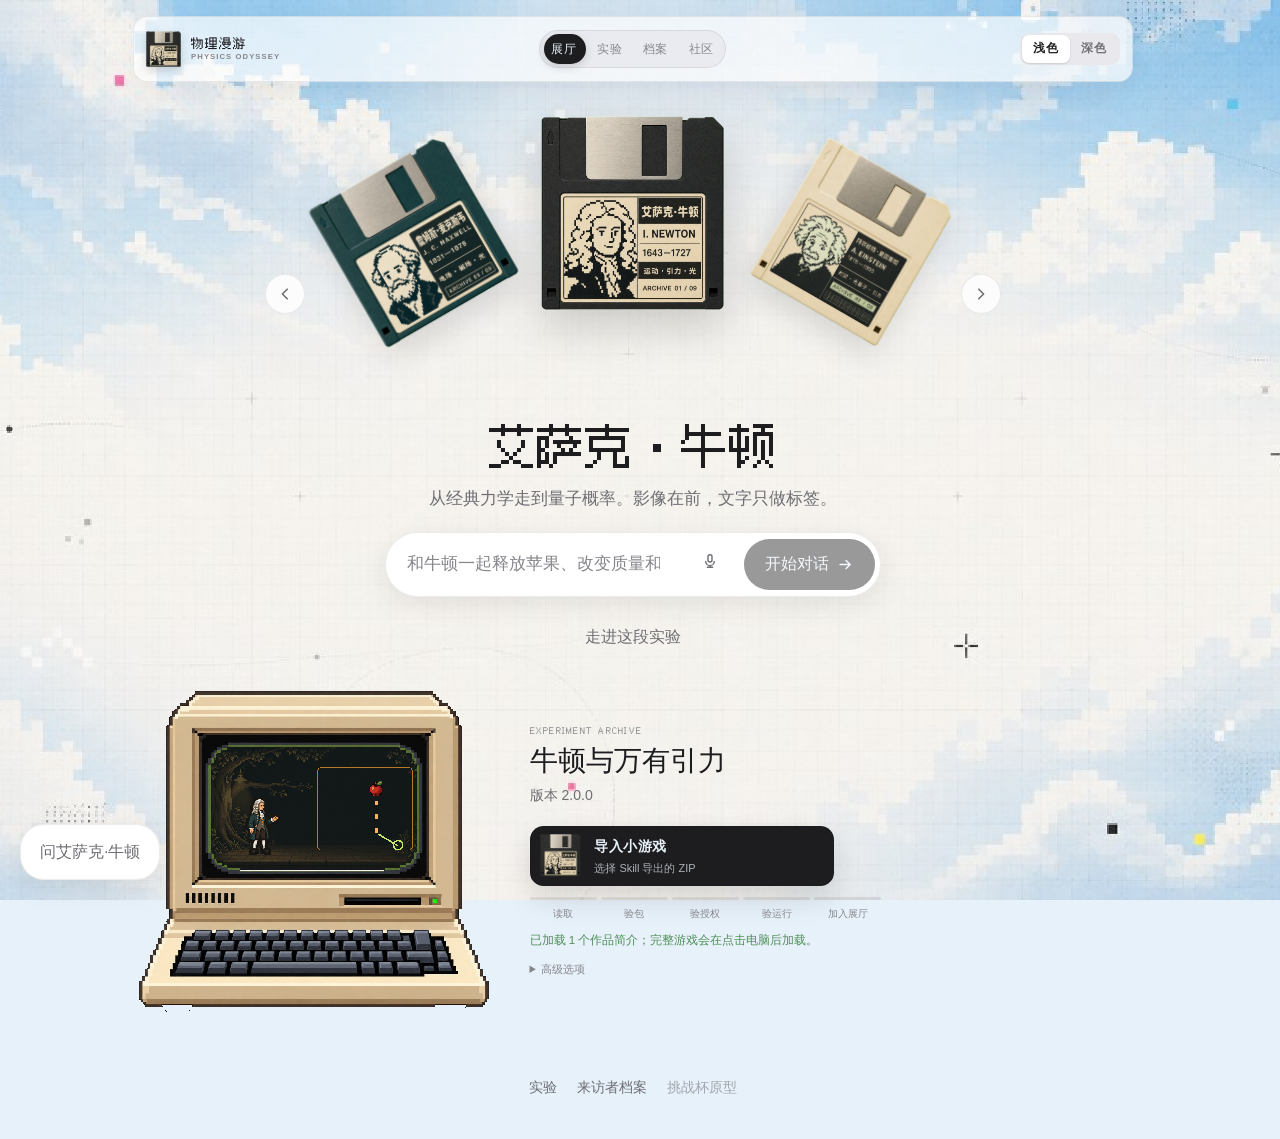
==== commit cb2620ab: "feat: newton v2.0.0 cartridge, sandbox-safe game assets, visitor hover, cache stamps" ====
--- a/index.html
+++ b/index.html
@@ -21,7 +21,7 @@
         document.documentElement.dataset.theme = theme;
       })();
     </script>
-    <link rel="stylesheet" href="./styles.css?v=compact-1" />
+    <link rel="stylesheet" href="./styles.css?v=20260903-2" />
   </head>
   <body>
     <a class="skip" href="#ask-input">跳到提问</a>
@@ -217,7 +217,7 @@
       </div>
     </dialog>
 
-    <script src="./nav-motion.js" type="module"></script>
-    <script src="./script.js?v=theme-pack-1" type="module"></script>
+    <script src="./nav-motion.js?v=20260903-2" type="module"></script>
+    <script src="./script.js?v=20260903-2" type="module"></script>
   </body>
 </html>
--- a/styles.css
+++ b/styles.css
@@ -262,10 +262,10 @@
 .community-kicker { margin: 0 0 .65rem; color: var(--dim); font-family: "Fusion Pixel 12", var(--font-sans); font-size: .62rem; letter-spacing: .16em; }
 .community-hero h1 { margin: 0; font-family: var(--font-serif); font-size: clamp(2.4rem, 6vw, 4.5rem); font-weight: 400; letter-spacing: .04em; }
 .community-hero > p:last-child { margin: 1rem auto 0; max-width: 34rem; color: var(--muted); }
-.community-grid { display: grid; grid-template-columns: repeat(auto-fit, minmax(15rem, 1fr)); gap: 1rem; width: min(900px, 100%); margin: 0 auto 4rem; }
-.community-card { display: grid; grid-template-columns: 7.5rem 1fr; gap: 1rem; align-items: center; padding: 1rem; border: 1px solid var(--hairline); border-radius: 1rem; background: color-mix(in oklch, var(--surface) 78%, transparent); box-shadow: 0 12px 28px color-mix(in oklch, var(--ink) 5%, transparent); transition: transform 220ms var(--ease), box-shadow 220ms var(--ease); }
+.community-grid { display: grid; grid-template-columns: repeat(auto-fill, minmax(14rem, 1fr)); gap: 1rem; width: min(900px, 100%); margin: 0 auto 4rem; }
+.community-card { display: grid; grid-template-columns: 1fr; gap: .35rem; align-items: start; padding: 1rem; border: 1px solid var(--hairline); border-radius: 1rem; background: color-mix(in oklch, var(--surface) 78%, transparent); box-shadow: 0 12px 28px color-mix(in oklch, var(--ink) 5%, transparent); transition: transform 220ms var(--ease), box-shadow 220ms var(--ease); }
 .community-card:hover { transform: translateY(-4px); box-shadow: var(--shadow); }
-.community-card img { width: 100%; filter: drop-shadow(0 10px 10px color-mix(in oklch, var(--ink) 20%, transparent)); }
+.community-card img { width: 100%; margin-bottom: .4rem; filter: drop-shadow(0 10px 10px color-mix(in oklch, var(--ink) 20%, transparent)); }
 .community-card-domain { margin: 0 0 .4rem; color: var(--dim); font-size: .76rem; }
 .community-card h2 { margin: 0; font-family: var(--font-serif); font-size: 1.25rem; font-weight: 400; }
 .community-card-meta { display: flex; flex-wrap: wrap; gap: .3rem .7rem; margin: .55rem 0 0; color: var(--muted); font-size: .7rem; }
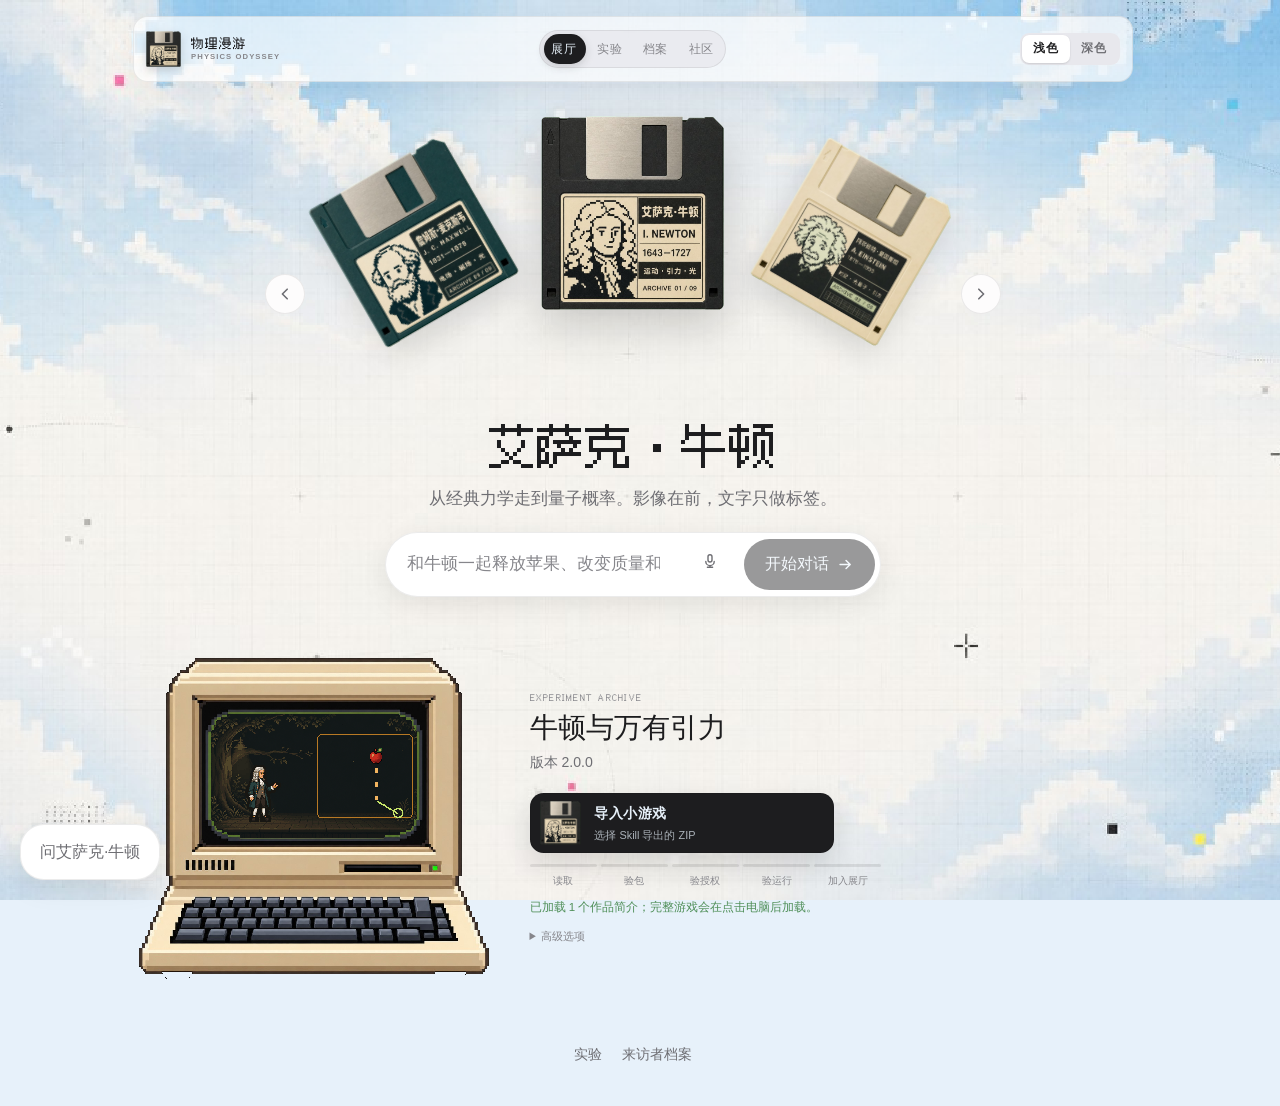
==== commit f75ba07c: "feat: social feed community (scroll timeline, likes/comments/download), remove watch link and protot" ====
--- a/index.html
+++ b/index.html
@@ -21,7 +21,7 @@
         document.documentElement.dataset.theme = theme;
       })();
     </script>
-    <link rel="stylesheet" href="./styles.css?v=20260903-2" />
+    <link rel="stylesheet" href="./styles.css?v=20260904-2" />
   </head>
   <body>
     <a class="skip" href="#ask-input">跳到提问</a>
@@ -98,7 +98,6 @@
             </button>
           </form>
           <p class="cta-status" id="ctaStatus" aria-live="polite"></p>
-          <button class="text-link" id="watchLink" type="button">走进这段实验</button>
         </section>
         </div>
 
@@ -152,7 +151,6 @@
     <footer class="colophon">
       <a href="#stage">实验</a>
       <a href="./visitors.html">来访者档案</a>
-      <span>挑战杯原型</span>
     </footer>
 
     <div class="ask" id="askDock">
@@ -217,7 +215,7 @@
       </div>
     </dialog>
 
-    <script src="./nav-motion.js?v=20260903-2" type="module"></script>
-    <script src="./script.js?v=20260903-2" type="module"></script>
+    <script src="./nav-motion.js?v=20260904-2" type="module"></script>
+    <script src="./script.js?v=20260904-2" type="module"></script>
   </body>
 </html>
--- a/styles.css
+++ b/styles.css
@@ -273,6 +273,122 @@
 .community-card a::after { margin-left: .35rem; content: "→"; }
 .community-empty { grid-column: 1 / -1; padding: 2rem; border: 1px dashed var(--hairline); border-radius: 1rem; color: var(--dim); text-align: center; }
 
+.community-like {
+  justify-self: start;
+  min-width: 44px;
+  min-height: 44px;
+  margin-top: .55rem;
+  padding: .3rem .8rem;
+  border: 1px solid var(--hairline);
+  border-radius: 999px;
+  background: color-mix(in oklch, var(--surface-2) 70%, transparent);
+  color: var(--muted);
+  font-family: "Fusion Pixel 12", var(--font-sans);
+  font-size: .72rem;
+  letter-spacing: .06em;
+  cursor: pointer;
+  transition: transform 180ms var(--ease), color 180ms var(--ease), border-color 180ms var(--ease);
+}
+.community-like:hover { transform: translateY(-2px); color: var(--ink); }
+.community-like.is-liked {
+  color: var(--primary);
+  border-color: color-mix(in oklch, var(--primary) 55%, transparent);
+  background: color-mix(in oklch, var(--primary) 12%, transparent);
+}
+
+.guestbook { width: min(900px, 100%); margin: 1rem auto 4rem; }
+.guestbook-head { display: flex; align-items: baseline; justify-content: space-between; gap: 1rem; margin-bottom: 1rem; }
+.guestbook-head h2 { margin: 0; font-family: var(--font-serif); font-size: 1.35rem; font-weight: 400; }
+.guestbook-head p { margin: 0; color: var(--dim); font-size: .76rem; }
+.guestbook-form {
+  display: grid;
+  grid-template-columns: 10rem minmax(0, 1fr) auto;
+  gap: .6rem;
+  padding: 1rem;
+  border-radius: 22px;
+  background: color-mix(in oklch, var(--surface) 86%, transparent);
+  box-shadow: inset 0 0 0 1px var(--hairline), var(--shadow);
+}
+.guestbook-form input {
+  min-height: 44px;
+  padding: .5rem .8rem;
+  border: 1px solid var(--hairline);
+  border-radius: .7rem;
+  background: color-mix(in oklch, var(--surface-2) 55%, transparent);
+  color: var(--ink);
+  font: inherit;
+  font-size: .85rem;
+}
+.guestbook-form input:focus-visible { outline: 2px solid var(--primary); outline-offset: 2px; }
+.guestbook-form button { min-height: 44px; }
+.guestbook-status { min-height: 1.2em; margin: .6rem 0 0; color: var(--dim); font-size: .76rem; }
+.guestbook-list { list-style: none; margin: 1rem 0 0; padding: 0; display: grid; gap: .6rem; }
+.guestbook-item {
+  padding: .7rem .9rem;
+  border: 1px solid var(--hairline);
+  border-radius: .9rem;
+  background: color-mix(in oklch, var(--surface) 78%, transparent);
+}
+.guestbook-item-head { display: flex; align-items: baseline; gap: .6rem; margin: 0 0 .3rem; }
+.guestbook-item-head strong { font-size: .82rem; }
+.guestbook-tag { color: var(--dim); font-size: .64rem; letter-spacing: .08em; border: 1px solid var(--hairline); border-radius: 999px; padding: .05rem .5rem; }
+.guestbook-item-head time { margin-left: auto; color: var(--dim); font-size: .68rem; }
+.guestbook-item-text { margin: 0; color: var(--muted); font-size: .82rem; line-height: 1.6; overflow-wrap: anywhere; }
+@media (max-width: 640px) {
+  .guestbook-form { grid-template-columns: 1fr; }
+  .guestbook-head { flex-direction: column; gap: .3rem; }
+}
+
+.feed-slogan { width: min(640px, 100%); margin: 2.2rem auto 1.2rem; color: var(--muted); font-size: .85rem; text-align: center; }
+.feed { width: min(640px, 100%); margin: 0 auto 4rem; display: flex; flex-direction: column; gap: 1.2rem; }
+.feed-card {
+  display: flex; flex-direction: column; gap: .6rem;
+  padding: 1rem 1.1rem 1.1rem;
+  border: 1px solid var(--hairline); border-radius: 1.1rem;
+  background: color-mix(in oklch, var(--surface) 88%, transparent);
+  box-shadow: 0 12px 28px color-mix(in oklch, var(--ink) 6%, transparent);
+}
+.feed-head { display: flex; align-items: center; gap: .6rem; }
+.feed-avatar {
+  display: inline-flex; align-items: center; justify-content: center;
+  width: 2.2rem; height: 2.2rem; border-radius: 50%;
+  background: color-mix(in oklch, var(--primary) 18%, var(--surface-2));
+  color: var(--ink); font-family: "Fusion Pixel 12", var(--font-sans); font-size: .9rem;
+}
+.feed-who { display: flex; flex-direction: column; gap: .15rem; }
+.feed-nick { font-size: .88rem; }
+.feed-sub { display: flex; align-items: center; gap: .5rem; color: var(--dim); font-size: .68rem; }
+.feed-tag { color: var(--dim); font-size: .62rem; letter-spacing: .06em; border: 1px solid var(--hairline); border-radius: 999px; padding: .05rem .5rem; }
+.feed-title { margin: .1rem 0 0; font-family: var(--font-serif); font-size: 1.25rem; font-weight: 400; }
+.feed-summary { margin: 0; color: var(--muted); font-size: .85rem; line-height: 1.6; }
+.feed-cover { width: 100%; border-radius: .8rem; border: 1px solid var(--hairline); object-fit: cover; }
+.feed-actions { display: flex; align-items: center; gap: .5rem; flex-wrap: wrap; }
+.feed-actions > * {
+  display: inline-flex; align-items: center; justify-content: center;
+  min-height: 44px; padding: .3rem .85rem; border-radius: 999px;
+  border: 1px solid var(--hairline); background: color-mix(in oklch, var(--surface-2) 65%, transparent);
+  color: var(--muted); font-family: "Fusion Pixel 12", var(--font-sans); font-size: .74rem; letter-spacing: .05em;
+  text-decoration: none; cursor: pointer;
+  transition: transform 180ms var(--ease), color 180ms var(--ease), border-color 180ms var(--ease);
+}
+.feed-actions > *:hover { transform: translateY(-2px); color: var(--ink); }
+.feed-like.is-liked { color: var(--primary); border-color: color-mix(in oklch, var(--primary) 55%, transparent); background: color-mix(in oklch, var(--primary) 12%, transparent); }
+.feed-disabled { opacity: .5; cursor: not-allowed; }
+.feed-drawer { display: flex; flex-direction: column; gap: .6rem; border-top: 1px dashed var(--hairline); padding-top: .7rem; }
+.feed-comments { list-style: none; margin: 0; padding: 0; display: flex; flex-direction: column; gap: .5rem; }
+.feed-comment { border: 1px solid var(--hairline); border-radius: .7rem; padding: .5rem .7rem; background: color-mix(in oklch, var(--surface-2) 40%, transparent); }
+.feed-comment-head { display: flex; align-items: baseline; gap: .5rem; margin: 0 0 .2rem; }
+.feed-comment-head strong { font-size: .78rem; }
+.feed-comment-head time { margin-left: auto; color: var(--dim); font-size: .64rem; }
+.feed-comment-text { margin: 0; color: var(--muted); font-size: .8rem; line-height: 1.5; overflow-wrap: anywhere; }
+.feed-comment-empty { color: var(--dim); font-size: .76rem; }
+.feed-comment-form { display: grid; grid-template-columns: 8rem minmax(0,1fr) auto; gap: .5rem; }
+.feed-comment-form input { min-height: 44px; padding: .4rem .7rem; border: 1px solid var(--hairline); border-radius: .6rem; background: color-mix(in oklch, var(--surface-2) 55%, transparent); color: var(--ink); font: inherit; font-size: .8rem; }
+.feed-comment-form button { min-height: 44px; }
+.feed-status { min-height: 1em; margin: 0; color: var(--dim); font-size: .72rem; }
+.feed-empty { padding: 2rem; border: 1px dashed var(--hairline); border-radius: 1rem; color: var(--dim); text-align: center; }
+@media (max-width: 560px) { .feed-comment-form { grid-template-columns: 1fr; } }
+
 .appearance {
   display: flex;
   justify-self: end;
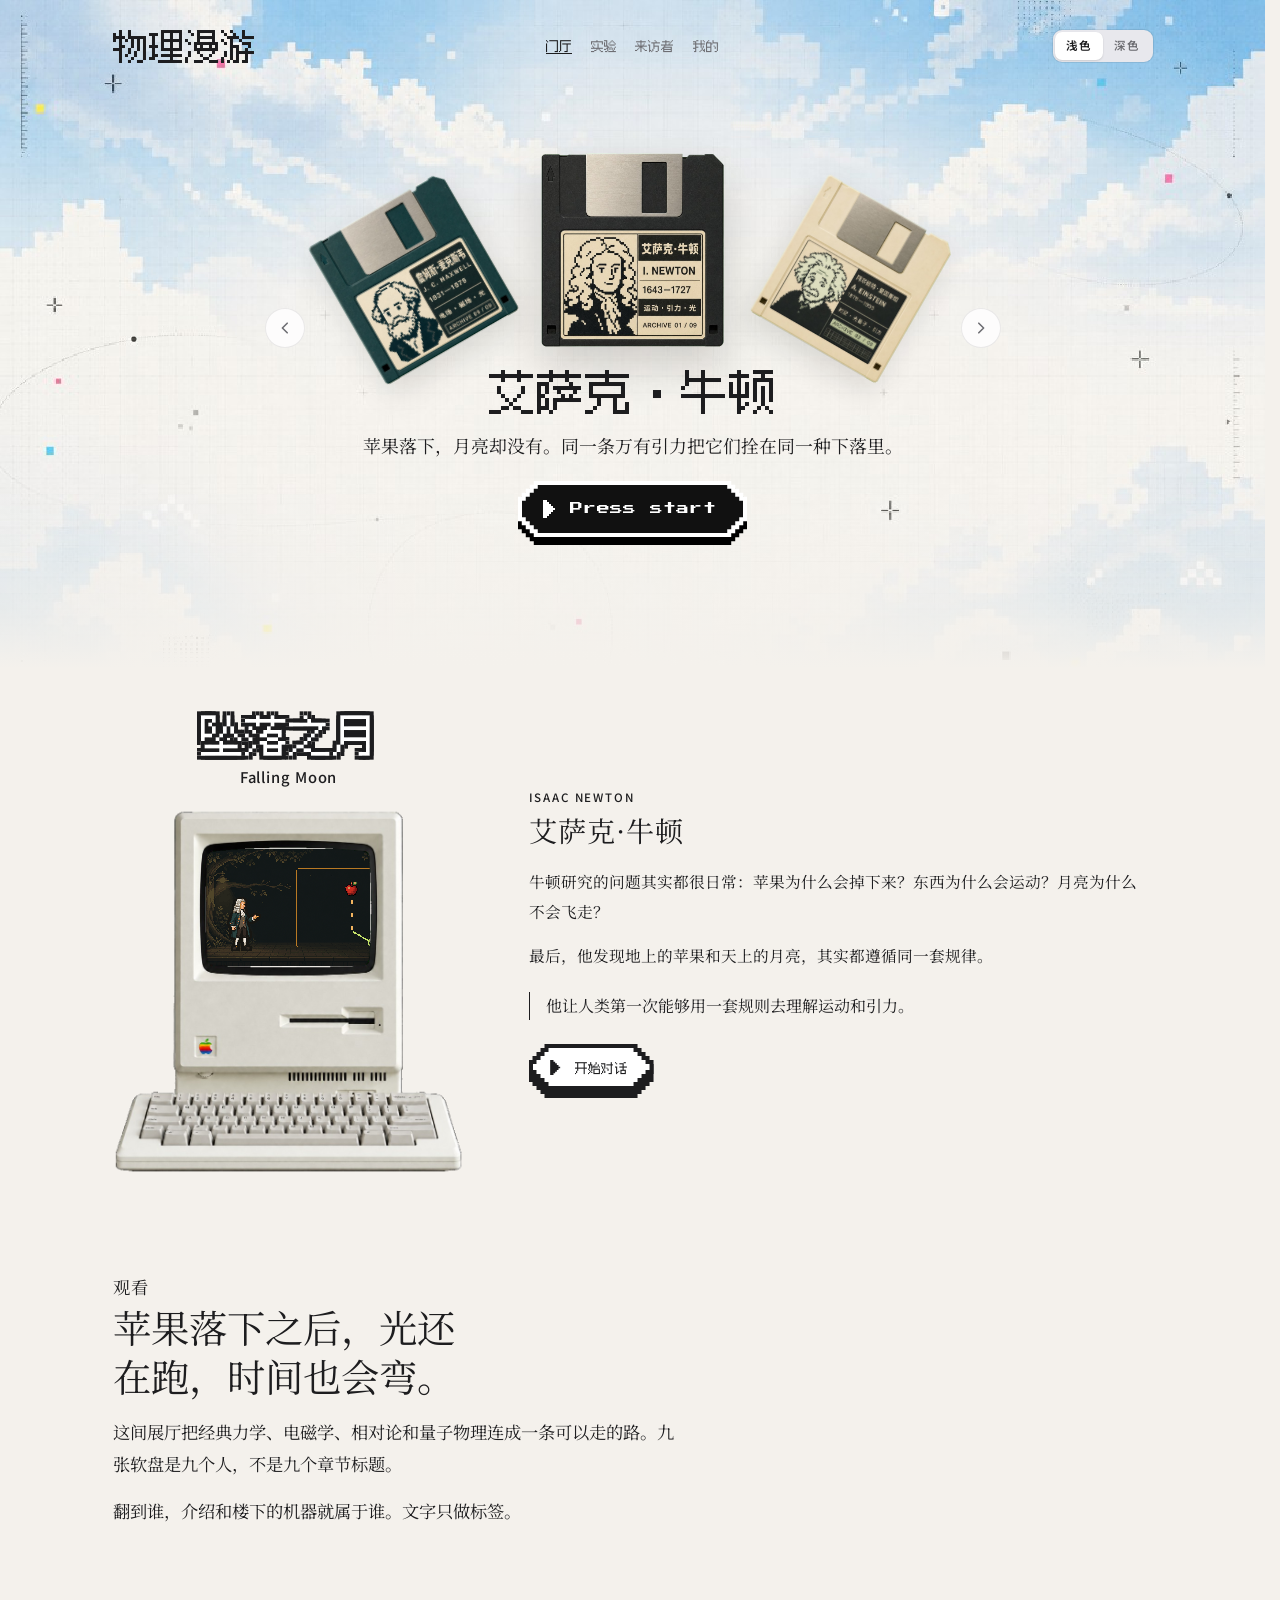
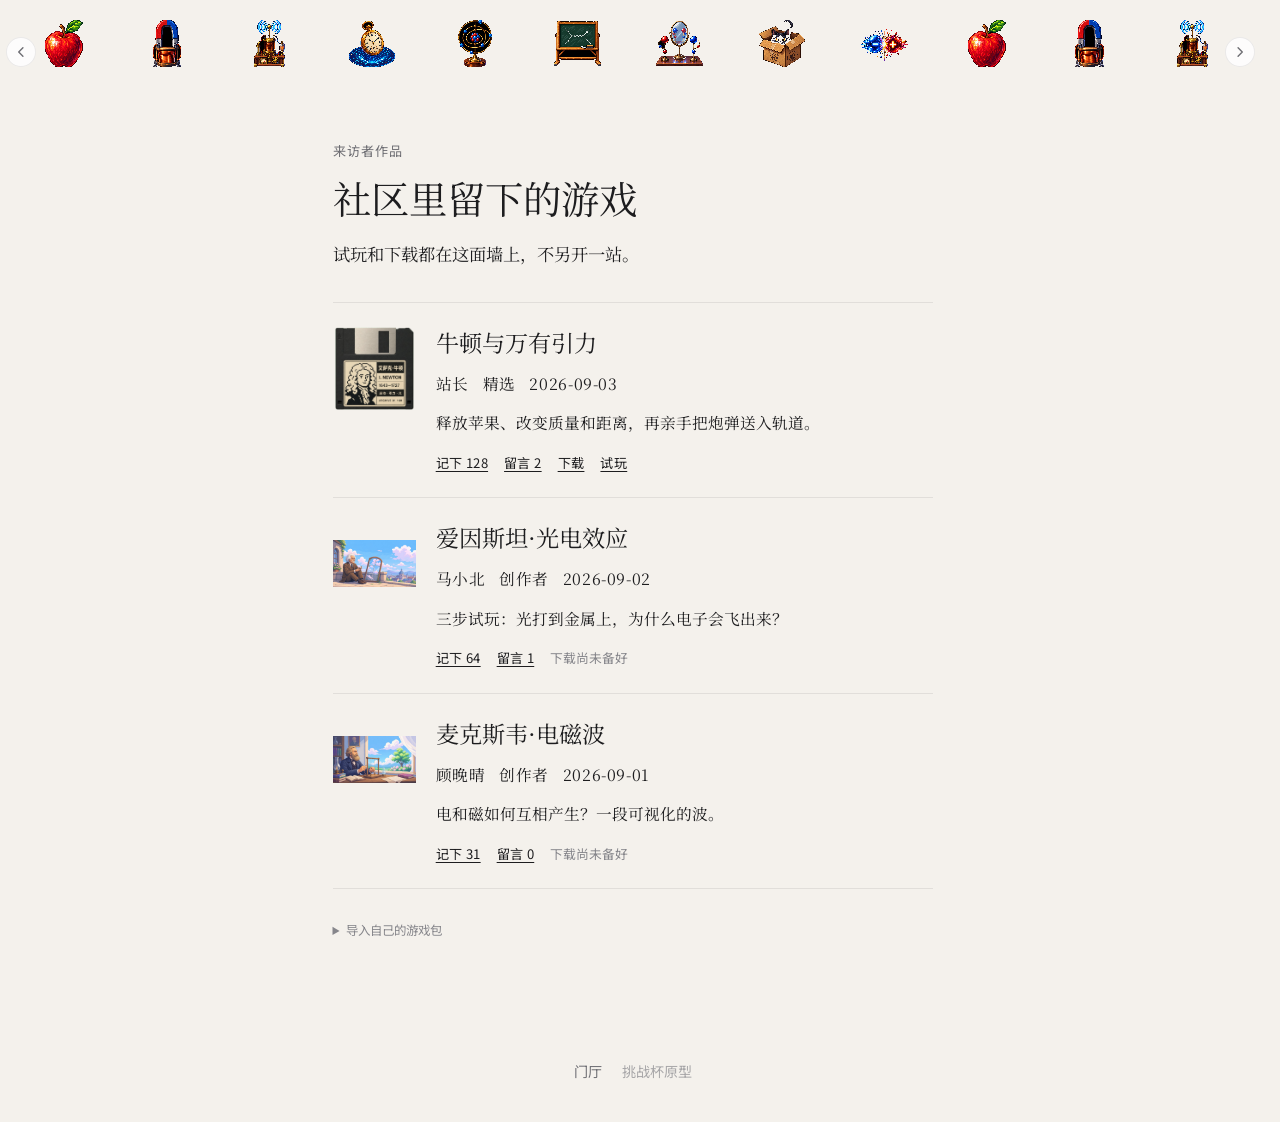
==== commit 798253a3: "feat: sync exhibition hall and hang community under visitors Press start launches the published game" ====
--- a/index.html
+++ b/index.html
@@ -8,7 +8,6 @@
       content="物理漫游：从经典力学、电磁学、相对论到量子物理的互动知识图谱。"
     />
     <title>物理漫游</title>
-    <link rel="icon" href="./assets/disks/newton.png" type="image/png" />
     <script>
       (() => {
         const saved = localStorage.getItem("qo-alt-theme");
@@ -21,24 +20,28 @@
         document.documentElement.dataset.theme = theme;
       })();
     </script>
-    <link rel="stylesheet" href="./styles.css?v=20260904-2" />
+    <link rel="preconnect" href="https://fonts.googleapis.com" />
+    <link rel="preconnect" href="https://fonts.gstatic.com" crossorigin />
+    <link
+      href="https://fonts.googleapis.com/css2?family=Noto+Sans+SC:wght@400;500;600&family=Noto+Serif+SC:wght@400;600&family=Press+Start+2P&display=swap"
+      rel="stylesheet"
+    />
+    <link rel="stylesheet" href="./styles.css?v=play-talk-1" />
   </head>
   <body>
-    <a class="skip" href="#ask-input">跳到提问</a>
+    <a class="skip" href="#pressStart">跳到游戏</a>
 
     <main>
-      <div class="shell">
+      <div class="sky">
+        <div class="shell">
         <div class="intro">
         <header class="masthead">
-          <a class="wordmark" href="./" aria-label="物理漫游首页">
-            <img src="./assets/disks/newton.png" alt="" />
-            <span>物理漫游<small>PHYSICS ODYSSEY</small></span>
-          </a>
-          <nav class="site-nav" aria-label="主导航">
-            <a href="./" aria-current="page">展厅</a>
+          <a class="wordmark" href="./" aria-label="物理漫游首页">物理漫游</a>
+          <nav class="site-nav" aria-label="展厅">
+            <a href="./" aria-current="page">门厅</a>
             <a href="#stage">实验</a>
-            <a href="./visitors.html">档案</a>
-            <a href="./community.html">社区</a>
+            <a href="./visitors.html">来访者</a>
+            <a href="./me.html">我的</a>
           </nav>
           <div class="appearance" role="group" aria-label="外观">
             <button type="button" data-theme="light" aria-pressed="false">浅色</button>
@@ -62,114 +65,172 @@
           </div>
 
           <h1 id="heroTitle">牛顿</h1>
-          <p class="lede">
-            从经典力学走到量子概率。影像在前，文字只做标签。
+          <p class="lede" id="heroLede">
+            苹果落下，月亮却没有。同一条万有引力把它们拴在同一种下落里。
           </p>
 
-          <form class="cta" id="askForm" novalidate>
-            <label class="sr-only" for="ask-input" id="askInputLabel">向牛顿提问</label>
-            <input
-              id="ask-input"
-              name="question"
-              type="text"
-              autocomplete="off"
-              maxlength="200"
-              placeholder="为什么苹果落下，月亮却没有掉下来？"
-            />
-            <button type="button" class="cta-mic" id="voiceInput" aria-pressed="false" aria-label="语音输入">
-              <svg viewBox="0 0 16 16" width="16" height="16" aria-hidden="true">
-                <rect x="6" y="1.8" width="4" height="7.2" rx="2" fill="none" stroke="currentColor" stroke-width="1.4" />
-                <path d="M3.8 8.4a4.2 4.2 0 0 0 8.4 0" fill="none" stroke="currentColor" stroke-width="1.4" stroke-linecap="round" />
-                <path d="M8 12.6v1.6M5.4 14.2h5.2" fill="none" stroke="currentColor" stroke-width="1.4" stroke-linecap="round" />
+          <button class="press-start" id="pressStart" type="button" aria-label="进入牛顿的游戏">
+            <span class="press-start-shadow" aria-hidden="true"></span>
+            <span class="press-start-rim" aria-hidden="true"></span>
+            <span class="press-start-face">
+              <svg class="press-start-play" viewBox="0 0 7 9" width="14" height="18" aria-hidden="true">
+                <path fill="currentColor" d="M0 0h2v9H0V0zm2 1h1v7H2V1zm1 1h1v5H3V2zm1 1h1v3H4V3zm1 1h1v1H5V4z" />
               </svg>
-            </button>
-            <button type="submit" id="askSubmit" disabled>
-              <span>开始对话</span>
-              <svg viewBox="0 0 16 16" width="15" height="15" aria-hidden="true">
-                <path
-                  d="M2.2 8h10.2M8.6 3.8 13 8l-4.4 4.2"
-                  fill="none"
-                  stroke="currentColor"
-                  stroke-width="1.6"
-                  stroke-linecap="round"
-                  stroke-linejoin="round"
-                />
-              </svg>
-            </button>
-          </form>
+              Press start
+            </span>
+          </button>
           <p class="cta-status" id="ctaStatus" aria-live="polite"></p>
         </section>
         </div>
-
+        </div>
+      </div>
+
+      <div class="floor">
+      <div class="shell">
         <section class="stage" id="stage" aria-label="实验终端">
-          <div class="terminal">
-            <button class="mac" id="enterGame" type="button" aria-label="进入牛顿的实验（演示）">
-              <span class="mac-screen">
-                <img
-                  id="guideImage"
-                  src="assets/guides/newton.png"
-                  alt="牛顿坐在苹果树下，作为进入实验的引导画面"
-                />
-              </span>
-              <span class="mac-play-cue" aria-hidden="true">
-                <span class="mac-play-icon">▶</span>
-                <span>点击电脑<br />进入实验</span>
-              </span>
-              <img class="mac-chassis" src="assets/hardware/pixel-computer.png?v=1" alt="" />
-            </button>
-            <div class="stage-copy">
-              <h2 id="stageCaption">牛顿 · 光与引力</h2>
-              <p class="stage-copy-slot" id="stageNote">经典力学 / 万有引力</p>
-              <div class="module-dock" aria-label="作品操作">
-                <button class="module-import-button" id="gameModuleImport" type="button">
-                  <img src="./assets/disks/newton.png" alt="" />
-                  <span><strong>导入小游戏</strong><small>选择 Skill 导出的 ZIP</small></span>
+          <div class="dossier">
+            <div class="dossier-stage">
+              <h2 class="dungeon-title" id="dungeonTitle">
+                <span class="dungeon-zh" id="dungeonZh">坠落之月</span>
+                <span class="dungeon-en" id="dungeonEn">Falling Moon</span>
+              </h2>
+              <button class="mac" id="enterGame" type="button" aria-label="开始与牛顿的对话">
+                <span class="mac-screen">
+                  <img
+                    id="guideImage"
+                    src="./assets/guides/newton.png"
+                    alt="牛顿坐在苹果树下，作为进入实验的引导画面"
+                  />
+                </span>
+                <img class="mac-chassis" src="./assets/hardware/macintosh.png?v=crt-1" alt="" />
+              </button>
+            </div>
+            <article class="dossier-bio" id="scientistBio" aria-label="人物介绍">
+              <p class="bio-latin" id="bioLatin">Isaac Newton</p>
+              <h3 class="bio-name" id="bioName">牛顿</h3>
+              <div class="bio-body" id="bioBody">
+                <p>牛顿研究的问题其实都很日常：苹果为什么会掉下来？东西为什么会运动？月亮为什么不会飞走？</p>
+                <p>最后，他发现地上的苹果和天上的月亮，其实都遵循同一套规律。</p>
+              </div>
+              <p class="bio-line" id="bioLine">他让人类第一次能够用一套规则去理解运动和引力。</p>
+              <div class="bio-actions">
+                <button class="press-start press-start-sub" id="openTalk" type="button" aria-label="开始与牛顿的对话">
+                  <span class="press-start-shadow" aria-hidden="true"></span>
+                  <span class="press-start-rim" aria-hidden="true"></span>
+                  <span class="press-start-face">
+                    <svg class="press-start-play" viewBox="0 0 7 9" width="12" height="15" aria-hidden="true">
+                      <path fill="currentColor" d="M0 0h2v9H0V0zm2 1h1v7H2V1zm1 1h1v5H3V2zm1 1h1v3H4V3zm1 1h1v1H5V4z" />
+                    </svg>
+                    开始对话
+                  </span>
                 </button>
+              </div>
+            </article>
+          </div>
+        </section>
+
+        <section class="essay" id="hallEssay" aria-labelledby="essayTitle">
+          <p class="essay-kicker">观看</p>
+          <h2 id="essayTitle">苹果落下之后，光还在跑，时间也会弯。</h2>
+          <p>
+            这间展厅把经典力学、电磁学、相对论和量子物理连成一条可以走的路。九张软盘是九个人，不是九个章节标题。
+          </p>
+          <p>翻到谁，介绍和楼下的机器就属于谁。文字只做标签。</p>
+        </section>
+      </div>
+
+        <section class="relics" id="relics" aria-roledescription="carousel" aria-label="展柜">
+          <button class="carousel-step" id="relicPrev" type="button" aria-label="上一件展品">
+            <svg viewBox="0 0 16 16" width="14" height="14" aria-hidden="true">
+              <path d="M10.2 3.2 5.4 8l4.8 4.8" fill="none" stroke="currentColor" stroke-width="1.6" stroke-linecap="round" stroke-linejoin="round" />
+            </svg>
+          </button>
+          <div class="relics-window" id="relicsWindow">
+            <div class="relics-track" id="relicsTrack"></div>
+          </div>
+          <button class="carousel-step" id="relicNext" type="button" aria-label="下一件展品">
+            <svg viewBox="0 0 16 16" width="14" height="14" aria-hidden="true">
+              <path d="M5.8 3.2 10.6 8l-4.8 4.8" fill="none" stroke="currentColor" stroke-width="1.6" stroke-linecap="round" stroke-linejoin="round" />
+            </svg>
+          </button>
+        </section>
+
+        <section class="works" id="works" aria-labelledby="worksTitle">
+          <div class="shell">
+            <p class="essay-kicker">来访者作品</p>
+            <h2 id="worksTitle">社区里留下的游戏</h2>
+            <p class="works-lede">试玩和下载都在这面墙上，不另开一站。</p>
+            <div class="works-list" id="worksList" data-works-feed="./data/community-feed.json"></div>
+            <details class="works-import">
+              <summary>导入自己的游戏包</summary>
+              <div class="module-dock" aria-label="作品导入">
+                <button id="gameModuleImport" type="button">选择 Skill 导出的 ZIP</button>
                 <input id="gameModuleInput" type="file" accept=".zip,application/zip" hidden />
                 <ol class="module-progress" id="gameModuleProgress" aria-label="导入进度">
-                  <li data-step="读取">读取</li><li data-step="验包">验包</li><li data-step="验授权">验授权</li><li data-step="验运行">验运行</li><li data-step="加入展厅">加入展厅</li>
+                  <li data-step="读取">读取</li>
+                  <li data-step="验包">验包</li>
+                  <li data-step="验授权">验授权</li>
+                  <li data-step="验运行">验运行</li>
+                  <li data-step="加入展厅">加入展厅</li>
                 </ol>
                 <p class="module-status" id="gameModuleStatus" aria-live="polite">ZIP 会先在本机验证，通过后才加入展厅。</p>
-                <details class="module-advanced">
-                  <summary>高级选项</summary>
+                <div id="themeDeveloperTools" hidden>
                   <button id="gameModuleFolderImport" type="button">开发模式：选择作品文件夹</button>
                   <input id="gameModuleFolderInput" type="file" webkitdirectory directory multiple hidden />
-                  <div id="themeDeveloperTools" hidden>
-                    <button id="themePackImport" type="button">导入轻量主题包</button>
-                    <button id="themePackReset" type="button" hidden>还原默认主题</button>
-                    <input id="themePackInput" type="file" webkitdirectory directory multiple hidden />
-                    <p class="module-status" id="themePackStatus" aria-live="polite">仅供开发调试。</p>
-                  </div>
-                </details>
+                  <button id="themePackImport" type="button">导入轻量主题包</button>
+                  <button id="themePackReset" type="button" hidden>还原默认主题</button>
+                  <input id="themePackInput" type="file" webkitdirectory directory multiple hidden />
+                  <p class="module-status" id="themePackStatus" aria-live="polite">仅供开发调试。</p>
+                </div>
               </div>
-            </div>
+            </details>
           </div>
         </section>
       </div>
     </main>
 
     <footer class="colophon">
-      <a href="#stage">实验</a>
-      <a href="./visitors.html">来访者档案</a>
+      <a href="./">门厅</a>
+      <span>挑战杯原型</span>
     </footer>
 
-    <div class="ask" id="askDock">
-      <button class="ask-chip" id="askChip" type="button" aria-expanded="false" aria-controls="askPanel">
-        问<span id="askChipName">牛顿</span>
-      </button>
-      <section class="ask-panel" id="askPanel" hidden>
-        <header class="ask-panel-head">
-          <p>与<span id="askPanelName">牛顿</span>通信</p>
-          <button class="ask-close" id="askClose" type="button" aria-label="收起对话">关闭</button>
+    <dialog class="talk" id="talkRoom" aria-labelledby="talkTitle">
+      <div class="talk-frame">
+        <header class="talk-head">
+          <p class="talk-latin" id="talkLatin">Isaac Newton</p>
+          <h2 id="talkTitle">与牛顿对话</h2>
+          <button class="talk-leave" id="talkLeave" type="button">离开</button>
         </header>
-        <div class="ask-prompts" id="askPrompts" aria-label="推荐问题"></div>
-        <div class="ask-log" id="askLog" aria-live="polite"></div>
-      </section>
-    </div>
+        <div class="talk-prompts" id="askPrompts" aria-label="推荐问题"></div>
+        <div class="talk-log" id="askLog" aria-live="polite"></div>
+        <form class="talk-compose" id="talkForm">
+          <label class="sr-only" for="talkInput">向这位科学家提问</label>
+          <input
+            id="talkInput"
+            type="text"
+            maxlength="200"
+            autocomplete="off"
+            placeholder="为什么苹果落下，月亮却没有掉下来？"
+          />
+          <button type="submit">发送</button>
+        </form>
+      </div>
+    </dialog>
 
     <dialog class="lightbox" id="lightbox" aria-label="放大肖像">
       <img id="lightboxImage" alt="" />
       <form method="dialog"><button class="lightbox-close" type="submit">关闭</button></form>
+    </dialog>
+
+    <dialog class="portal" id="portal" aria-labelledby="portalTitle">
+      <div class="portal-frame">
+        <img id="portalImage" alt="" />
+        <div class="portal-hud">
+          <p class="portal-kicker">演示</p>
+          <h2 id="portalTitle">牛顿 · 光与引力</h2>
+          <button class="portal-leave" id="portalLeave" type="button">离开</button>
+        </div>
+      </div>
     </dialog>
 
     <dialog class="module-game" id="moduleGame" aria-labelledby="moduleGameTitle">
@@ -179,17 +240,6 @@
           <button class="portal-leave" id="moduleGameLeave" type="button">离开</button>
         </header>
         <iframe id="moduleGameFrame" title="完整小游戏" sandbox="allow-scripts"></iframe>
-      </div>
-    </dialog>
-
-    <dialog class="portal" id="portal" aria-labelledby="portalTitle">
-      <div class="portal-frame">
-        <img id="portalImage" alt="" />
-        <div class="portal-hud">
-          <p class="portal-kicker">演示</p>
-          <h2 id="portalTitle">牛顿 · 光与引力</h2>
-          <button class="portal-leave" id="portalLeave" type="button">离开</button>
-        </div>
       </div>
     </dialog>
 
@@ -215,7 +265,7 @@
       </div>
     </dialog>
 
-    <script src="./nav-motion.js?v=20260904-2" type="module"></script>
-    <script src="./script.js?v=20260904-2" type="module"></script>
+    <script src="./script.js?v=play-talk-1" type="module"></script>
+    <script src="./works.js?v=play-talk-1" type="module"></script>
   </body>
 </html>
--- a/styles.css
+++ b/styles.css
@@ -1,6 +1,6 @@
 @font-face {
   font-family: "Fusion Pixel 12";
-  src: url("assets/fonts/fusion-pixel-12px-proportional-zh_hans.otf.woff2") format("woff2");
+  src: url("./assets/fonts/fusion-pixel-12px-proportional-zh_hans.otf.woff2") format("woff2");
   font-style: normal;
   font-weight: 400;
   font-display: swap;
@@ -41,7 +41,7 @@
 
 html[data-theme="light"] {
   color-scheme: light;
-  --bg: #e7f1fa;
+  --bg: #f4f1ec;
   --surface: #ffffff;
   --surface-2: #e8e8ed;
   --ink: #1d1d1f;
@@ -64,7 +64,6 @@
 
 html {
   scrollbar-gutter: stable;
-  overflow-x: clip;
   background-color: var(--bg);
 }
 
@@ -72,6 +71,7 @@
 body {
   margin: 0;
   min-height: 100dvh;
+  overflow-x: clip;
   color: var(--ink);
   font-family: var(--font-sans);
   font-size: 1rem;
@@ -80,28 +80,58 @@
 }
 
 body {
+  position: relative;
   display: flex;
   flex-direction: column;
-  overflow-x: clip;
   isolation: isolate;
-  background-color: transparent;
-}
-
-body::before {
+  background-color: var(--bg);
+}
+
+.sky {
+  position: relative;
+  isolation: isolate;
+  overflow: hidden;
+  padding-bottom: clamp(4rem, 10vw, 7rem);
+  margin-bottom: -1px;
+}
+
+.sky .shell {
+  position: relative;
+  z-index: 1;
+  padding-bottom: 0;
+}
+
+.sky::before {
   content: "";
-  position: fixed;
+  position: absolute;
   inset: 0;
   z-index: -1;
   pointer-events: none;
   background-color: var(--bg);
-  background-image: url("assets/bg/pixel-sky.jpg");
+  background-image: url("./assets/bg/pixel-sky.jpg?v=3");
   background-repeat: no-repeat;
-  background-position: center;
-  background-size: cover;
+  background-position: top center;
+  background-size: 100% auto;
   image-rendering: pixelated;
 }
 
-html[data-theme="dark"] body::before {
+.sky::after {
+  content: "";
+  position: absolute;
+  left: 0;
+  right: 0;
+  bottom: 0;
+  height: clamp(6.5rem, 20vw, 12rem);
+  z-index: 0;
+  pointer-events: none;
+  background: linear-gradient(to bottom, rgb(244 241 236 / 0), var(--bg));
+}
+
+html[data-theme="dark"] .sky::after {
+  background: linear-gradient(to bottom, oklch(0.168 0.006 95 / 0), var(--bg));
+}
+
+html[data-theme="dark"] .sky::before {
   filter: brightness(0.32) saturate(0.75) contrast(1.05);
 }
 
@@ -175,7 +205,8 @@
 .shell {
   display: flex;
   flex-direction: column;
-  width: min(1040px, 100%);
+  overflow: visible;
+  width: min(1080px, 100%);
   margin-inline: auto;
   padding: 0 var(--space-5) var(--space-8);
 }
@@ -183,218 +214,68 @@
 .intro {
   display: flex;
   flex-direction: column;
-  padding-top: var(--space-4);
+  overflow: visible;
+  padding-top: var(--space-6);
   padding-bottom: var(--space-4);
 }
 
 .masthead {
+  position: relative;
+  z-index: 2;
   display: grid;
-  grid-template-columns: minmax(8rem, 1fr) auto minmax(8rem, 1fr);
+  grid-template-columns: minmax(0, 1fr) auto minmax(0, 1fr);
   align-items: center;
-  min-height: 4.1rem;
-  padding: .55rem .75rem;
-  border: 1px solid var(--hairline);
-  border-radius: .9rem;
-  background: color-mix(in oklch, var(--surface) 68%, transparent);
-  box-shadow: 0 10px 28px color-mix(in oklch, var(--ink) 5%, transparent);
-}
-
-.site-nav {
-  position: relative;
-  display: flex;
-  gap: .2rem;
-  justify-self: center;
-  padding: 3px;
-  border: 1px solid var(--hairline);
-  border-radius: 999px;
-  background: color-mix(in oklch, var(--surface-2) 78%, transparent);
-}
-
-.site-nav::before {
-  position: absolute;
-  top: 3px;
-  bottom: 3px;
-  left: 0;
-  width: var(--nav-pill-w, 0px);
-  border-radius: 999px;
-  background: var(--ink);
-  box-shadow: 0 3px 9px color-mix(in oklch, var(--ink) 17%, transparent);
-  content: "";
-  transform: translateX(var(--nav-pill-x, 0px));
-  transition: transform 300ms var(--ease), width 300ms var(--ease), background 180ms var(--ease);
-}
-.site-nav[data-instant]::before { transition: none; }
-
-.site-nav a {
-  position: relative;
-  z-index: 1;
-  padding: .35rem .55rem;
-  border-radius: 999px;
-  color: var(--dim);
-  font-size: .75rem;
-  letter-spacing: .04em;
-  text-decoration: none;
-  transition: color 220ms var(--ease), transform 180ms var(--ease);
-}
-
-.site-nav a:hover, .site-nav a:focus-visible { color: var(--ink); transform: translateY(-1px); }
-.site-nav a[aria-current="page"] { color: var(--bg); }
+  gap: var(--space-4);
+  min-height: 2.75rem;
+  margin-bottom: var(--space-3);
+}
 
 .wordmark {
   justify-self: start;
-  display: flex;
-  align-items: center;
-  gap: .6rem;
   font-family: "Fusion Pixel 12", var(--font-sans);
-  font-size: .8rem;
+  font-size: 36px;
   font-weight: 400;
-  letter-spacing: .08em;
-  color: var(--ink);
-  line-height: 1;
-}
-
-.wordmark img { width: 2.25rem; height: 2.25rem; object-fit: contain; filter: drop-shadow(0 4px 5px color-mix(in srgb, var(--ink) 18%, transparent)); }
-.wordmark span { display: grid; gap: .23rem; }
-.wordmark small { color: var(--dim); font-family: var(--font-sans); font-size: .48rem; font-weight: 600; letter-spacing: .14em; }
-
-.community-page .shell { min-height: calc(100dvh - 6rem); }
-.community-hero { width: min(720px, 100%); margin: 5rem auto 2.5rem; text-align: center; }
-.community-kicker { margin: 0 0 .65rem; color: var(--dim); font-family: "Fusion Pixel 12", var(--font-sans); font-size: .62rem; letter-spacing: .16em; }
-.community-hero h1 { margin: 0; font-family: var(--font-serif); font-size: clamp(2.4rem, 6vw, 4.5rem); font-weight: 400; letter-spacing: .04em; }
-.community-hero > p:last-child { margin: 1rem auto 0; max-width: 34rem; color: var(--muted); }
-.community-grid { display: grid; grid-template-columns: repeat(auto-fill, minmax(14rem, 1fr)); gap: 1rem; width: min(900px, 100%); margin: 0 auto 4rem; }
-.community-card { display: grid; grid-template-columns: 1fr; gap: .35rem; align-items: start; padding: 1rem; border: 1px solid var(--hairline); border-radius: 1rem; background: color-mix(in oklch, var(--surface) 78%, transparent); box-shadow: 0 12px 28px color-mix(in oklch, var(--ink) 5%, transparent); transition: transform 220ms var(--ease), box-shadow 220ms var(--ease); }
-.community-card:hover { transform: translateY(-4px); box-shadow: var(--shadow); }
-.community-card img { width: 100%; margin-bottom: .4rem; filter: drop-shadow(0 10px 10px color-mix(in oklch, var(--ink) 20%, transparent)); }
-.community-card-domain { margin: 0 0 .4rem; color: var(--dim); font-size: .76rem; }
-.community-card h2 { margin: 0; font-family: var(--font-serif); font-size: 1.25rem; font-weight: 400; }
-.community-card-meta { display: flex; flex-wrap: wrap; gap: .3rem .7rem; margin: .55rem 0 0; color: var(--muted); font-size: .7rem; }
-.community-card a { display: inline-block; margin-top: .85rem; color: var(--ink); font-size: .82rem; text-decoration: none; }
-.community-card a::after { margin-left: .35rem; content: "→"; }
-.community-empty { grid-column: 1 / -1; padding: 2rem; border: 1px dashed var(--hairline); border-radius: 1rem; color: var(--dim); text-align: center; }
-
-.community-like {
-  justify-self: start;
-  min-width: 44px;
-  min-height: 44px;
-  margin-top: .55rem;
-  padding: .3rem .8rem;
-  border: 1px solid var(--hairline);
-  border-radius: 999px;
-  background: color-mix(in oklch, var(--surface-2) 70%, transparent);
+  letter-spacing: 0;
+  color: var(--ink);
+  line-height: 1.2;
+  font-smooth: never;
+  -webkit-font-smoothing: none;
+}
+
+.site-nav {
+  display: flex;
+  align-items: baseline;
+  justify-self: center;
+  gap: 1.15rem;
+}
+
+.site-nav a {
+  font-family: "Fusion Pixel 12", var(--font-sans);
+  font-size: 13px;
+  font-weight: 400;
+  letter-spacing: 0;
+  line-height: 1.2;
   color: var(--muted);
-  font-family: "Fusion Pixel 12", var(--font-sans);
-  font-size: .72rem;
-  letter-spacing: .06em;
-  cursor: pointer;
-  transition: transform 180ms var(--ease), color 180ms var(--ease), border-color 180ms var(--ease);
-}
-.community-like:hover { transform: translateY(-2px); color: var(--ink); }
-.community-like.is-liked {
-  color: var(--primary);
-  border-color: color-mix(in oklch, var(--primary) 55%, transparent);
-  background: color-mix(in oklch, var(--primary) 12%, transparent);
-}
-
-.guestbook { width: min(900px, 100%); margin: 1rem auto 4rem; }
-.guestbook-head { display: flex; align-items: baseline; justify-content: space-between; gap: 1rem; margin-bottom: 1rem; }
-.guestbook-head h2 { margin: 0; font-family: var(--font-serif); font-size: 1.35rem; font-weight: 400; }
-.guestbook-head p { margin: 0; color: var(--dim); font-size: .76rem; }
-.guestbook-form {
-  display: grid;
-  grid-template-columns: 10rem minmax(0, 1fr) auto;
-  gap: .6rem;
-  padding: 1rem;
-  border-radius: 22px;
-  background: color-mix(in oklch, var(--surface) 86%, transparent);
-  box-shadow: inset 0 0 0 1px var(--hairline), var(--shadow);
-}
-.guestbook-form input {
-  min-height: 44px;
-  padding: .5rem .8rem;
-  border: 1px solid var(--hairline);
-  border-radius: .7rem;
-  background: color-mix(in oklch, var(--surface-2) 55%, transparent);
-  color: var(--ink);
-  font: inherit;
-  font-size: .85rem;
-}
-.guestbook-form input:focus-visible { outline: 2px solid var(--primary); outline-offset: 2px; }
-.guestbook-form button { min-height: 44px; }
-.guestbook-status { min-height: 1.2em; margin: .6rem 0 0; color: var(--dim); font-size: .76rem; }
-.guestbook-list { list-style: none; margin: 1rem 0 0; padding: 0; display: grid; gap: .6rem; }
-.guestbook-item {
-  padding: .7rem .9rem;
-  border: 1px solid var(--hairline);
-  border-radius: .9rem;
-  background: color-mix(in oklch, var(--surface) 78%, transparent);
-}
-.guestbook-item-head { display: flex; align-items: baseline; gap: .6rem; margin: 0 0 .3rem; }
-.guestbook-item-head strong { font-size: .82rem; }
-.guestbook-tag { color: var(--dim); font-size: .64rem; letter-spacing: .08em; border: 1px solid var(--hairline); border-radius: 999px; padding: .05rem .5rem; }
-.guestbook-item-head time { margin-left: auto; color: var(--dim); font-size: .68rem; }
-.guestbook-item-text { margin: 0; color: var(--muted); font-size: .82rem; line-height: 1.6; overflow-wrap: anywhere; }
-@media (max-width: 640px) {
-  .guestbook-form { grid-template-columns: 1fr; }
-  .guestbook-head { flex-direction: column; gap: .3rem; }
-}
-
-.feed-slogan { width: min(640px, 100%); margin: 2.2rem auto 1.2rem; color: var(--muted); font-size: .85rem; text-align: center; }
-.feed { width: min(640px, 100%); margin: 0 auto 4rem; display: flex; flex-direction: column; gap: 1.2rem; }
-.feed-card {
-  display: flex; flex-direction: column; gap: .6rem;
-  padding: 1rem 1.1rem 1.1rem;
-  border: 1px solid var(--hairline); border-radius: 1.1rem;
-  background: color-mix(in oklch, var(--surface) 88%, transparent);
-  box-shadow: 0 12px 28px color-mix(in oklch, var(--ink) 6%, transparent);
-}
-.feed-head { display: flex; align-items: center; gap: .6rem; }
-.feed-avatar {
-  display: inline-flex; align-items: center; justify-content: center;
-  width: 2.2rem; height: 2.2rem; border-radius: 50%;
-  background: color-mix(in oklch, var(--primary) 18%, var(--surface-2));
-  color: var(--ink); font-family: "Fusion Pixel 12", var(--font-sans); font-size: .9rem;
-}
-.feed-who { display: flex; flex-direction: column; gap: .15rem; }
-.feed-nick { font-size: .88rem; }
-.feed-sub { display: flex; align-items: center; gap: .5rem; color: var(--dim); font-size: .68rem; }
-.feed-tag { color: var(--dim); font-size: .62rem; letter-spacing: .06em; border: 1px solid var(--hairline); border-radius: 999px; padding: .05rem .5rem; }
-.feed-title { margin: .1rem 0 0; font-family: var(--font-serif); font-size: 1.25rem; font-weight: 400; }
-.feed-summary { margin: 0; color: var(--muted); font-size: .85rem; line-height: 1.6; }
-.feed-cover { width: 100%; border-radius: .8rem; border: 1px solid var(--hairline); object-fit: cover; }
-.feed-actions { display: flex; align-items: center; gap: .5rem; flex-wrap: wrap; }
-.feed-actions > * {
-  display: inline-flex; align-items: center; justify-content: center;
-  min-height: 44px; padding: .3rem .85rem; border-radius: 999px;
-  border: 1px solid var(--hairline); background: color-mix(in oklch, var(--surface-2) 65%, transparent);
-  color: var(--muted); font-family: "Fusion Pixel 12", var(--font-sans); font-size: .74rem; letter-spacing: .05em;
-  text-decoration: none; cursor: pointer;
-  transition: transform 180ms var(--ease), color 180ms var(--ease), border-color 180ms var(--ease);
-}
-.feed-actions > *:hover { transform: translateY(-2px); color: var(--ink); }
-.feed-like.is-liked { color: var(--primary); border-color: color-mix(in oklch, var(--primary) 55%, transparent); background: color-mix(in oklch, var(--primary) 12%, transparent); }
-.feed-disabled { opacity: .5; cursor: not-allowed; }
-.feed-drawer { display: flex; flex-direction: column; gap: .6rem; border-top: 1px dashed var(--hairline); padding-top: .7rem; }
-.feed-comments { list-style: none; margin: 0; padding: 0; display: flex; flex-direction: column; gap: .5rem; }
-.feed-comment { border: 1px solid var(--hairline); border-radius: .7rem; padding: .5rem .7rem; background: color-mix(in oklch, var(--surface-2) 40%, transparent); }
-.feed-comment-head { display: flex; align-items: baseline; gap: .5rem; margin: 0 0 .2rem; }
-.feed-comment-head strong { font-size: .78rem; }
-.feed-comment-head time { margin-left: auto; color: var(--dim); font-size: .64rem; }
-.feed-comment-text { margin: 0; color: var(--muted); font-size: .8rem; line-height: 1.5; overflow-wrap: anywhere; }
-.feed-comment-empty { color: var(--dim); font-size: .76rem; }
-.feed-comment-form { display: grid; grid-template-columns: 8rem minmax(0,1fr) auto; gap: .5rem; }
-.feed-comment-form input { min-height: 44px; padding: .4rem .7rem; border: 1px solid var(--hairline); border-radius: .6rem; background: color-mix(in oklch, var(--surface-2) 55%, transparent); color: var(--ink); font: inherit; font-size: .8rem; }
-.feed-comment-form button { min-height: 44px; }
-.feed-status { min-height: 1em; margin: 0; color: var(--dim); font-size: .72rem; }
-.feed-empty { padding: 2rem; border: 1px dashed var(--hairline); border-radius: 1rem; color: var(--dim); text-align: center; }
-@media (max-width: 560px) { .feed-comment-form { grid-template-columns: 1fr; } }
+  font-smooth: never;
+  -webkit-font-smoothing: none;
+}
+
+.site-nav a:hover {
+  color: var(--ink);
+}
+
+.site-nav a[aria-current="page"] {
+  color: var(--ink);
+  box-shadow: inset 0 -1px 0 currentColor;
+}
 
 .appearance {
-  display: flex;
   justify-self: end;
+  display: flex;
   padding: 2px;
   border-radius: 9px;
   background: var(--segment-track);
+  box-shadow: 0 0 0 1px var(--hairline);
 }
 
 .appearance button {
@@ -420,18 +301,20 @@
   display: flex;
   flex-direction: column;
   justify-content: flex-start;
+  overflow: visible;
   width: min(760px, 100%);
-  margin: 6.5rem auto 0;
+  margin: 0 auto;
   text-align: center;
 }
 
 .carousel {
   display: grid;
   grid-template-columns: 2.5rem minmax(0, 1fr) 2.5rem;
-  align-items: center;
+  align-items: end;
   gap: var(--space-2);
+  overflow: visible;
   width: min(46rem, 100%);
-  margin: 0 auto;
+  margin: var(--space-5) auto 0;
 }
 
 .carousel-step {
@@ -463,15 +346,14 @@
 .fan {
   position: relative;
   isolation: isolate;
-  height: 216px;
+  height: 248px;
   overflow: visible;
-  perspective: 1200px;
 }
 
 .plate {
   position: absolute;
   left: 50%;
-  top: 58%;
+  top: 100%;
   z-index: 1;
   padding: 0;
   border: 0;
@@ -491,7 +373,9 @@
 .plate img {
   display: block;
   width: auto;
+  max-width: none;
   height: 196px;
+  overflow: visible;
   background: transparent;
   filter: drop-shadow(0 16px 18px oklch(0 0 0 / 0.48));
   transition: filter 420ms var(--ease);
@@ -563,111 +447,137 @@
 
 .lede {
   margin: 0.7rem auto 0;
-  max-width: 32rem;
-  color: var(--muted);
-  font-size: clamp(0.95rem, 1.7vw, 1.08rem);
-  line-height: 1.55;
+  max-width: 34rem;
+  color: var(--ink);
+  font-family: var(--font-serif);
+  font-size: clamp(0.98rem, 1.7vw, 1.12rem);
+  line-height: 1.65;
   text-wrap: pretty;
 }
 
-.cta {
-  display: flex;
-  align-items: center;
-  gap: var(--space-2);
-  width: min(31rem, 100%);
+.press-start {
+  --px: 4px;
+  --pill: polygon(
+    16px 0%,
+    calc(100% - 16px) 0%,
+    calc(100% - 16px) 4px,
+    calc(100% - 12px) 4px,
+    calc(100% - 12px) 8px,
+    calc(100% - 8px) 8px,
+    calc(100% - 8px) 12px,
+    calc(100% - 4px) 12px,
+    calc(100% - 4px) 16px,
+    100% 16px,
+    100% calc(100% - 16px),
+    calc(100% - 4px) calc(100% - 16px),
+    calc(100% - 4px) calc(100% - 12px),
+    calc(100% - 8px) calc(100% - 12px),
+    calc(100% - 8px) calc(100% - 8px),
+    calc(100% - 12px) calc(100% - 8px),
+    calc(100% - 12px) calc(100% - 4px),
+    calc(100% - 16px) calc(100% - 4px),
+    calc(100% - 16px) 100%,
+    16px 100%,
+    16px calc(100% - 4px),
+    12px calc(100% - 4px),
+    12px calc(100% - 8px),
+    8px calc(100% - 8px),
+    8px calc(100% - 12px),
+    4px calc(100% - 12px),
+    4px calc(100% - 16px),
+    0 calc(100% - 16px),
+    0 16px,
+    4px 16px,
+    4px 12px,
+    8px 12px,
+    8px 8px,
+    12px 8px,
+    12px 4px,
+    16px 4px
+  );
+  position: relative;
+  display: inline-flex;
   margin: var(--space-5) auto 0;
-  padding: 0.375rem;
-  border-radius: 999px;
-  background: var(--surface);
-  box-shadow: var(--shadow), inset 0 0 0 1px var(--hairline);
-  transition: box-shadow 200ms var(--ease);
-}
-
-.cta:focus-within {
-  box-shadow: var(--shadow), inset 0 0 0 1px var(--focus-ring);
-}
-
-.cta input {
-  flex: 1;
-  min-width: 0;
+  padding: 0;
   border: 0;
   background: transparent;
-  padding: 0.85rem 1rem;
-  font-size: 1.05rem;
-  color: var(--ink);
-}
-
-.cta input::placeholder {
-  color: var(--dim);
-}
-
-.cta [type="submit"] {
+  color: #fff;
+  cursor: pointer;
+}
+
+.press-start-shadow,
+.press-start-rim,
+.press-start-face {
+  clip-path: var(--pill);
+}
+
+.press-start-shadow {
+  position: absolute;
+  inset: var(--px) 0 calc(var(--px) * -1) 0;
+  background: #000;
+}
+
+.press-start-rim {
+  position: absolute;
+  inset: 0 0 var(--px) 0;
+  background: #fff;
+}
+
+.press-start-face {
+  position: relative;
   display: inline-flex;
   align-items: center;
-  justify-content: center;
-  gap: 0.55rem;
+  gap: 0.8rem;
+  margin: var(--px);
+  margin-bottom: calc(var(--px) * 2);
+  padding: 0.95rem 1.7rem 0.95rem 1.35rem;
+  background: #111;
+  font-family: "Press Start 2P", "Fusion Pixel 12", monospace;
+  font-size: 13px;
+  font-weight: 400;
+  line-height: 1;
+  letter-spacing: 0.02em;
+  font-smooth: never;
+  -webkit-font-smoothing: none;
+}
+
+.press-start-play {
+  display: block;
   flex-shrink: 0;
-  height: 3.2rem;
-  padding: 0 1.35rem;
-  border: 0;
-  border-radius: 999px;
-  background: var(--ink);
-  color: var(--bg);
-  font-size: 1rem;
-  font-weight: 500;
-  cursor: pointer;
-  transition: background-color 220ms var(--ease), transform 160ms var(--ease);
-}
-
-.cta [type="submit"]:hover:not(:disabled) {
-  background: color-mix(in oklch, var(--ink) 92%, white);
-}
-
-.cta [type="submit"]:active:not(:disabled) {
-  transform: scale(0.98);
-}
-
-.cta [type="submit"]:disabled {
-  opacity: 0.45;
-  cursor: not-allowed;
-}
-
-.cta-mic {
-  flex-shrink: 0;
-  width: 3.2rem;
-  height: 3.2rem;
-  padding: 0;
-  border: 0;
-  border-radius: 999px;
-  background: transparent;
-  color: var(--muted);
-  cursor: pointer;
-}
-
-.cta-mic:hover {
-  color: var(--ink);
-  background: var(--surface-2);
-}
-
-.cta-mic.is-listening {
-  color: var(--ink);
-  background: var(--surface-2);
-}
-
-.cta-mic.is-listening svg {
-  animation: voicePulse 1.1s var(--ease) infinite;
+}
+
+.press-start:hover .press-start-face {
+  background: #1a1a1a;
+}
+
+.press-start:active {
+  transform: translateY(2px);
+}
+
+.press-start:active .press-start-shadow {
+  inset: 2px 0 0 0;
+}
+
+.press-start:focus-visible {
+  outline: 2px solid var(--ink);
+  outline-offset: 6px;
 }
 
 .cta-status {
-  min-height: 1rem;
   margin: var(--space-2) auto 0;
   max-width: 32rem;
   color: var(--dim);
   font-size: 0.92rem;
 }
 
+.cta-status:empty {
+  display: none;
+  margin: 0;
+}
+
 .text-link {
-  margin-top: 0;
+  display: block;
+  margin: var(--space-5) auto 0;
   border: 0;
   background: none;
   padding: var(--space-1) var(--space-2);
@@ -679,22 +589,179 @@
   color: var(--ink);
 }
 
+.floor {
+  position: relative;
+  isolation: isolate;
+  overflow: hidden;
+  padding-bottom: var(--space-4);
+  color: var(--ink);
+  background-color: var(--bg);
+}
+
 .stage {
-  width: min(990px, 100%);
-  margin: var(--space-5) auto 0;
-}
-
-.terminal {
+  width: 100%;
+  margin: var(--space-10) auto var(--space-8);
+}
+
+.dossier {
   display: grid;
-  grid-template-columns: minmax(0, 22rem) minmax(0, 1fr);
+  grid-template-columns: minmax(16rem, 22rem) minmax(0, 1fr);
+  gap: var(--space-8) clamp(2rem, 5vw, 4.5rem);
   align-items: center;
-  gap: var(--space-8) var(--space-10);
+}
+
+.dossier-stage {
+  display: flex;
+  flex-direction: column;
+  align-items: center;
+  gap: var(--space-5);
+  min-width: 0;
+  text-align: center;
+}
+
+.dungeon-title {
+  display: flex;
+  flex-direction: column;
+  align-items: center;
+  gap: 0.4rem;
+  margin: 0;
+  font-weight: 400;
+}
+
+.dungeon-zh {
+  --stroke: 4px;
+  color: #fff;
+  font-family: "Fusion Pixel 12", var(--font-sans);
+  font-size: clamp(2.1rem, 3.6vw, 2.75rem);
+  letter-spacing: 0;
+  line-height: 1.2;
+  text-wrap: balance;
+  font-smooth: never;
+  -webkit-font-smoothing: none;
+  text-shadow:
+    calc(var(--stroke) * -1) 0 0 #1d1d1f,
+    var(--stroke) 0 0 #1d1d1f,
+    0 calc(var(--stroke) * -1) 0 #1d1d1f,
+    0 var(--stroke) 0 #1d1d1f,
+    calc(var(--stroke) * -1) calc(var(--stroke) * -1) 0 #1d1d1f,
+    var(--stroke) calc(var(--stroke) * -1) 0 #1d1d1f,
+    calc(var(--stroke) * -1) var(--stroke) 0 #1d1d1f,
+    var(--stroke) var(--stroke) 0 #1d1d1f;
+}
+
+.dungeon-en {
+  color: var(--ink);
+  font-family: var(--font-sans);
+  font-size: clamp(0.78rem, 1.15vw, 0.92rem);
+  font-weight: 500;
+  letter-spacing: 0.06em;
+  line-height: 1.4;
+  text-shadow: none;
+  -webkit-font-smoothing: antialiased;
+}
+
+.dungeon-title[hidden] {
+  display: none;
+}
+
+.dossier-bio {
+  min-width: 0;
+  max-width: 38rem;
+}
+
+.bio-latin {
+  margin: 0;
+  color: var(--ink);
+  font-family: var(--font-sans);
+  font-size: 0.72rem;
+  font-weight: 500;
+  letter-spacing: 0.16em;
+  text-transform: uppercase;
+}
+
+.bio-name {
+  margin: 0.4rem 0 1.15rem;
+  color: var(--ink);
+  font-family: var(--font-serif);
+  font-size: clamp(1.55rem, 2.2vw, 2rem);
+  font-weight: 400;
+  letter-spacing: 0.04em;
+  line-height: 1.25;
+  text-wrap: balance;
+}
+
+.bio-body {
+  color: var(--ink);
+  font-family: var(--font-serif);
+  font-size: clamp(0.98rem, 1.15vw, 1.08rem);
+  font-weight: 400;
+  line-height: 1.9;
+  text-wrap: pretty;
+}
+
+.bio-body p {
+  margin: 0 0 0.9em;
+}
+
+.bio-body p:last-child {
+  margin-bottom: 0;
+}
+
+.bio-line {
+  margin: 1.35rem 0 0;
+  padding: 0 0 0 1rem;
+  border-left: 1px solid var(--ink);
+  color: var(--ink);
+  font-family: var(--font-serif);
+  font-size: 1rem;
+  font-weight: 400;
+  line-height: 1.75;
+}
+
+.bio-line[hidden] {
+  display: none;
+}
+
+.bio-actions {
+  display: flex;
+  flex-direction: column;
+  align-items: flex-start;
+  gap: 0.7rem;
+  margin-top: 1.5rem;
+}
+
+.bio-actions .press-start {
+  margin: 0;
+}
+
+.bio-actions .press-start-face {
+  font-family: "Fusion Pixel 12", var(--font-sans);
+  font-size: 15px;
+}
+
+.press-start-sub .press-start-shadow {
+  background: #1d1d1f;
+}
+
+.press-start-sub .press-start-rim {
+  background: #1d1d1f;
+}
+
+.press-start-sub .press-start-face {
+  background: #fff;
+  color: #1d1d1f;
+  font-size: 13px;
+  padding: 0.72rem 1.35rem 0.72rem 1.1rem;
+}
+
+.press-start-sub:hover .press-start-face {
+  background: #f4f1ec;
 }
 
 .mac {
   position: relative;
   display: block;
-  width: 100%;
+  width: min(22rem, 100%);
   margin: 0;
   padding: 0;
   border: 0;
@@ -702,66 +769,12 @@
   cursor: pointer;
 }
 
-.mac::after {
-  position: absolute;
-  inset: 14% 17% 37%;
-  z-index: 2;
-  border-radius: .35rem;
-  background: radial-gradient(circle at center, color-mix(in srgb, #e8ffae 20%, transparent), transparent 66%);
-  content: "";
-  opacity: 0;
-  pointer-events: none;
-  transition: opacity 220ms var(--ease);
-}
-
-.mac-play-cue {
-  position: absolute;
-  z-index: 3;
-  top: 34%;
-  left: 50%;
-  display: flex;
-  align-items: center;
-  gap: .45rem;
-  padding: .4rem .65rem .4rem .45rem;
-  border: 1px solid color-mix(in srgb, #e9ff9b 75%, transparent);
-  border-radius: 999px;
-  background: color-mix(in srgb, #101a16 83%, transparent);
-  color: #f0ffd0;
-  font-family: "Fusion Pixel 12", var(--font-sans);
-  font-size: .6rem;
-  line-height: 1.25;
-  letter-spacing: .03em;
-  opacity: 0;
-  pointer-events: none;
-  transform: translate(-50%, .5rem) scale(.94);
-  transition: opacity 180ms var(--ease), transform 220ms var(--ease);
-}
-
-.mac-play-icon {
-  display: grid;
-  width: 1.55rem;
-  height: 1.55rem;
-  place-items: center;
-  border-radius: 50%;
-  background: #dfff87;
-  color: #172013;
-  font-size: .55rem;
-  box-shadow: 0 0 0 4px color-mix(in srgb, #dfff87 18%, transparent);
-}
-
-.mac:hover::after, .mac:focus-visible::after { opacity: 1; }
-.mac:hover .mac-play-cue, .mac:focus-visible .mac-play-cue { opacity: 1; transform: translate(-50%, 0) scale(1); }
-.mac.community-cue::after { opacity: 1; animation: computer-cue 700ms ease-in-out 3 alternate; }
-.mac.community-cue .mac-play-cue { opacity: 1; transform: translate(-50%, 0) scale(1); animation: cue-rise 600ms var(--ease) both; }
-@keyframes computer-cue { to { filter: brightness(1.25); } }
-@keyframes cue-rise { from { opacity: 0; transform: translate(-50%, .6rem) scale(.92); } }
-
 .mac-screen {
   position: absolute;
-  left: 20.61%;
-  top: 17.6%;
-  width: 58.78%;
-  height: 38.31%;
+  left: 26.69%;
+  top: 11.11%;
+  width: 46.35%;
+  height: 32.09%;
   overflow: hidden;
   z-index: 0;
   pointer-events: none;
@@ -784,88 +797,346 @@
   height: auto;
   background: transparent;
   pointer-events: none;
+}
+
+.essay {
+  width: min(38rem, 100%);
+  margin: var(--space-12) 0 var(--space-8);
+  text-align: left;
+}
+
+.essay-kicker {
+  margin: 0 0 var(--space-3);
+  color: var(--muted);
+  font-size: 0.82rem;
+  letter-spacing: 0.08em;
+}
+
+.essay h2 {
+  margin: 0;
+  color: var(--ink);
+  font-family: var(--font-serif);
+  font-size: clamp(1.65rem, 3.1vw, 2.4rem);
+  font-weight: 400;
+  line-height: 1.28;
+  letter-spacing: 0;
+  text-wrap: balance;
+}
+
+.essay p {
+  margin: var(--space-4) 0 0;
+  max-width: 36rem;
+  color: var(--ink);
+  font-family: var(--font-serif);
+  font-size: clamp(1rem, 1.5vw, 1.08rem);
+  line-height: 1.8;
+  text-wrap: pretty;
+}
+
+.relics {
+  display: grid;
+  grid-template-columns: 2.1rem minmax(0, 1fr) 2.1rem;
+  align-items: center;
+  width: 100%;
+  margin: var(--space-6) 0 0;
+  padding: 0.35rem 0.4rem 0.5rem;
+}
+
+.relics .carousel-step {
+  width: 1.85rem;
+  height: 1.85rem;
+}
+
+.relics-window {
+  min-height: 4.1rem;
+  overflow: hidden;
+}
+
+.relics-track {
+  display: flex;
+  width: max-content;
+  animation: relics-marquee 42s linear infinite;
+}
+
+.relics.is-reverse .relics-track {
+  animation-direction: reverse;
+}
+
+.relics:hover .relics-track,
+.relics:focus-within .relics-track {
+  animation-play-state: paused;
+}
+
+.relics-set {
+  display: flex;
+  align-items: flex-end;
+  gap: clamp(1.6rem, 4.2vw, 3.4rem);
+  padding-right: clamp(1.6rem, 4.2vw, 3.4rem);
+}
+
+.relic {
+  flex: 0 0 auto;
+  padding: 0;
+  border: 0;
+  background: transparent;
+  cursor: default;
+}
+
+.relic img {
+  display: block;
+  width: 3.05rem;
+  height: 3.05rem;
+  object-fit: contain;
+  background: transparent;
   image-rendering: pixelated;
 }
 
-.stage-copy {
-  min-height: 0;
-  max-width: 24rem;
-  padding-block: var(--space-2);
-}
-
-.stage-copy h2 {
+@keyframes relics-marquee {
+  from {
+    transform: translateX(0);
+  }
+  to {
+    transform: translateX(-50%);
+  }
+}
+
+.works {
+  width: min(40rem, 100%);
+  margin: var(--space-12) auto var(--space-10);
+}
+
+.works h2 {
   margin: 0;
   color: var(--ink);
   font-family: var(--font-serif);
-  font-size: clamp(1.3rem, 2.25vw, 1.75rem);
+  font-size: clamp(1.65rem, 3.1vw, 2.4rem);
   font-weight: 400;
-  line-height: 1.3;
-}
-
-.stage-copy h2::before {
+  line-height: 1.28;
+  letter-spacing: 0;
+  text-wrap: balance;
+}
+
+.works-lede {
+  margin: var(--space-4) 0 0;
+  max-width: 36rem;
+  color: var(--ink);
+  font-family: var(--font-serif);
+  font-size: clamp(1rem, 1.5vw, 1.08rem);
+  line-height: 1.8;
+  text-wrap: pretty;
+}
+
+.works-list {
+  display: flex;
+  flex-direction: column;
+  margin-top: var(--space-8);
+  border-top: 1px solid var(--hairline);
+}
+
+.works-item {
+  display: grid;
+  grid-template-columns: 5.2rem minmax(0, 1fr);
+  gap: var(--space-5);
+  padding: var(--space-6) 0;
+  border-bottom: 1px solid var(--hairline);
+}
+
+.works-item img {
   display: block;
-  margin-bottom: .42rem;
+  width: 5.2rem;
+  height: 5.2rem;
+  object-fit: contain;
+  background: transparent;
+}
+
+.works-copy h3 {
+  margin: 0;
+  color: var(--ink);
+  font-family: var(--font-serif);
+  font-size: clamp(1.2rem, 2.2vw, 1.45rem);
+  font-weight: 400;
+  line-height: 1.35;
+}
+
+.works-meta {
+  display: flex;
+  flex-wrap: wrap;
+  gap: 0.45rem 0.85rem;
+  margin: 0.4rem 0 0;
   color: var(--dim);
-  content: "EXPERIMENT ARCHIVE";
-  font-family: "Fusion Pixel 12", var(--font-sans);
-  font-size: .56rem;
-  letter-spacing: .14em;
-}
-
-.stage-copy-slot {
-  margin: .35rem 0 0;
-  min-height: 0;
+  font-size: 0.74rem;
+  letter-spacing: 0.04em;
+}
+
+.works-copy > p {
+  margin: var(--space-3) 0 0;
+  color: var(--ink);
+  font-family: var(--font-serif);
+  font-size: 0.98rem;
+  line-height: 1.75;
+}
+
+.works-actions {
+  display: flex;
+  flex-wrap: wrap;
+  gap: var(--space-4);
+  margin-top: var(--space-4);
+}
+
+.works-actions a,
+.works-actions button {
+  padding: 0;
+  border: 0;
+  background: none;
+  color: var(--ink);
+  font: inherit;
+  font-size: 0.82rem;
+  letter-spacing: 0.03em;
+  text-decoration: underline;
+  text-underline-offset: 0.2em;
+  cursor: pointer;
+}
+
+.works-actions .is-liked {
   color: var(--muted);
-  font-size: .88rem;
-  line-height: 1.5;
-}
-
-.module-dock {
+}
+
+.works-muted,
+.works-empty,
+.works-status,
+.works-note-empty {
+  color: var(--dim);
+  font-size: 0.8rem;
+}
+
+.works-empty {
+  margin: var(--space-6) 0;
+  font-family: var(--font-serif);
+}
+
+.works-drawer {
+  margin-top: var(--space-4);
+}
+
+.works-notes {
+  margin: 0 0 var(--space-4);
+  padding: 0;
+  list-style: none;
+}
+
+.works-note + .works-note {
+  margin-top: var(--space-3);
+}
+
+.works-note-head {
+  display: flex;
+  flex-wrap: wrap;
+  gap: 0.45rem 0.75rem;
+  margin: 0 0 0.15rem;
+  color: var(--dim);
+  font-size: 0.72rem;
+}
+
+.works-note-text {
+  margin: 0;
+  color: var(--muted);
+  font-family: var(--font-serif);
+  font-size: 0.92rem;
+  line-height: 1.65;
+  overflow-wrap: anywhere;
+}
+
+.works-note-form {
   display: grid;
-  gap: .7rem;
-  margin-top: 1.25rem;
-}
-
-.module-import-button {
-  display: flex;
-  align-items: center;
-  gap: .75rem;
-  width: min(19rem, 100%);
-  min-height: 3.65rem;
-  padding: .45rem .95rem .45rem .55rem;
-  border: 1px solid var(--hairline);
-  border-radius: .85rem;
-  background: var(--ink);
-  color: var(--bg);
-  text-align: left;
+  grid-template-columns: 7rem minmax(0, 1fr) auto;
+  gap: var(--space-3);
+}
+
+.works-note-form input,
+.works-note-form button {
+  min-height: 2.4rem;
+  padding: 0 0.7rem;
+  border: 0;
+  border-bottom: 1px solid var(--hairline);
+  border-radius: 0;
+  background: transparent;
+  color: var(--ink);
+  font: inherit;
+  font-size: 0.82rem;
+}
+
+.works-note-form button {
   cursor: pointer;
-  box-shadow: 0 12px 28px color-mix(in srgb, var(--ink) 14%, transparent);
-  transition: transform 220ms var(--ease), box-shadow 220ms var(--ease);
-}
-.module-import-button:hover, .module-import-button:focus-visible { transform: translateY(-2px); box-shadow: 0 16px 34px color-mix(in srgb, var(--ink) 22%, transparent); }
-.module-import-button img { width: 2.7rem; height: 2.7rem; object-fit: contain; }
-.module-import-button span { display: grid; gap: .2rem; }
-.module-import-button strong { font-size: .9rem; letter-spacing: .03em; }
-.module-import-button small { opacity: .7; font-size: .68rem; }
-.module-progress { display: grid; grid-template-columns: repeat(5, 1fr); gap: .25rem; width: min(22rem, 100%); margin: 0; padding: 0; list-style: none; }
-.module-progress li { position: relative; padding-top: .55rem; color: var(--dim); font-size: .62rem; text-align: center; }
-.module-progress li::before { position: absolute; inset: 0 0 auto; height: 3px; border-radius: 2px; background: var(--hairline); content: ""; }
-.module-progress li[data-state="done"]::before { background: #5da867; }
-.module-progress li[data-state="pending"]::before { background: var(--ink); animation: module-read 900ms ease-in-out infinite alternate; }
-.module-progress li[data-state="error"]::before { background: #d65b5b; }
-@keyframes module-read { to { opacity: .35; } }
-.module-status {
+}
+
+.works-status {
+  margin: var(--space-2) 0 0;
+}
+
+.works-import {
+  margin-top: var(--space-8);
+  color: var(--dim);
+  font-size: 0.78rem;
+}
+
+.works-import summary {
+  width: max-content;
+  cursor: pointer;
+}
+
+.works-import .module-dock {
+  display: grid;
+  gap: var(--space-3);
+  margin-top: var(--space-4);
+}
+
+.works-import button {
+  min-height: 2rem;
+  padding: 0;
+  border: 0;
+  background: none;
+  color: var(--ink);
+  font: inherit;
+  font-size: 0.78rem;
+  text-decoration: underline;
+  text-underline-offset: 0.18em;
+  cursor: pointer;
+}
+
+.works-import .module-progress {
+  display: flex;
+  flex-wrap: wrap;
+  gap: 0.65rem;
   margin: 0;
-  max-width: 25rem;
+  padding: 0;
+  list-style: none;
   color: var(--dim);
-  font-size: .72rem;
-  line-height: 1.5;
-}
-.module-status[data-state="success"] { color: #4f8f58; }
-.module-status[data-state="error"] { color: #b64e4e; }
-.module-advanced { max-width: 22rem; color: var(--dim); font-size: .7rem; }
-.module-advanced summary { width: max-content; cursor: pointer; }
-.module-advanced button { min-height: 2rem; margin: .6rem .35rem 0 0; border: 1px solid var(--hairline); border-radius: .55rem; background: var(--surface); color: var(--ink); font-size: .68rem; }
+  font-size: 0.68rem;
+}
+
+.works-import .module-status {
+  margin: 0;
+  color: var(--dim);
+  font-size: 0.72rem;
+}
+
+.works-import .module-status[data-state="success"] {
+  color: var(--muted);
+}
+
+.press-start.community-cue .press-start-face {
+  box-shadow: inset 0 0 0 1px var(--ink);
+}
+
+@media (max-width: 640px) {
+  .works-item {
+    grid-template-columns: 1fr;
+  }
+
+  .works-note-form {
+    grid-template-columns: 1fr;
+  }
+}
 
 .portal {
   width: min(1040px, 94vw);
@@ -931,6 +1202,356 @@
   font-size: 0.9rem;
   font-weight: 500;
   cursor: pointer;
+}
+
+.colophon {
+  display: flex;
+  justify-content: center;
+  gap: var(--space-5);
+  padding: var(--space-8) var(--space-5) var(--space-10);
+  color: var(--dim);
+  font-size: 0.88rem;
+}
+
+.colophon span {
+  opacity: 0.7;
+}
+
+
+.talk {
+  inset: 0;
+  width: 100%;
+  max-width: none;
+  height: 100%;
+  max-height: none;
+  margin: 0;
+  padding: 0;
+  border: 0;
+  background: var(--bg);
+  color: var(--ink);
+}
+
+.talk::backdrop {
+  background: var(--bg);
+}
+
+.talk-frame {
+  display: grid;
+  grid-template-rows: auto auto minmax(0, 1fr) auto;
+  gap: var(--space-5);
+  width: min(40rem, 100%);
+  height: 100dvh;
+  margin: 0 auto;
+  padding: var(--space-6) var(--space-5) var(--space-5);
+}
+
+.talk-head {
+  display: grid;
+  grid-template-columns: 1fr auto;
+  gap: 0.2rem var(--space-4);
+  align-items: baseline;
+}
+
+.talk-latin {
+  grid-column: 1;
+  margin: 0;
+  color: var(--ink);
+  font-size: 0.72rem;
+  font-weight: 500;
+  letter-spacing: 0.16em;
+  text-transform: uppercase;
+}
+
+.talk-head h2 {
+  grid-column: 1;
+  margin: 0;
+  font-family: var(--font-serif);
+  font-size: clamp(1.5rem, 2.4vw, 1.9rem);
+  font-weight: 400;
+}
+
+.talk-leave {
+  grid-column: 2;
+  grid-row: 1 / span 2;
+  align-self: center;
+  border: 0;
+  background: none;
+  padding: 0;
+  color: var(--ink);
+  font-size: 0.95rem;
+  cursor: pointer;
+}
+
+.talk-leave:hover {
+  color: var(--muted);
+}
+
+.talk-prompts {
+  display: flex;
+  flex-wrap: wrap;
+  gap: var(--space-2);
+}
+
+.talk-prompts button {
+  border: 0;
+  border-radius: 999px;
+  padding: 0.4rem 0.8rem;
+  background: var(--surface-2);
+  color: var(--ink);
+  font-size: 0.82rem;
+  cursor: pointer;
+}
+
+.talk-prompts button:hover {
+  background: var(--surface);
+}
+
+.talk-log {
+  display: grid;
+  align-content: start;
+  gap: var(--space-4);
+  min-height: 0;
+  overflow: auto;
+  padding-right: var(--space-2);
+}
+
+.talk-log p {
+  margin: 0;
+  font-family: var(--font-serif);
+  font-size: 1.02rem;
+  line-height: 1.75;
+  text-wrap: pretty;
+}
+
+.talk-log .from-user {
+  color: var(--muted);
+}
+
+.talk-log .from-figure {
+  color: var(--ink);
+}
+
+.talk-compose {
+  display: grid;
+  grid-template-columns: minmax(0, 1fr) auto;
+  gap: var(--space-3);
+  align-items: center;
+  padding-top: var(--space-3);
+  box-shadow: inset 0 1px 0 var(--hairline);
+}
+
+.talk-compose input {
+  width: 100%;
+  min-height: 2.75rem;
+  padding: 0;
+  border: 0;
+  background: transparent;
+  color: var(--ink);
+  font-family: var(--font-sans);
+  font-size: 1rem;
+}
+
+.talk-compose input::placeholder {
+  color: var(--muted);
+}
+
+.talk-compose button {
+  min-height: 2.5rem;
+  padding: 0 0.2rem;
+  border: 0;
+  background: none;
+  color: var(--ink);
+  font-family: var(--font-serif);
+  font-size: 1rem;
+  cursor: pointer;
+}
+
+.ask-close {
+  border: 0;
+  background: none;
+  padding: 0;
+  color: var(--dim);
+  cursor: pointer;
+}
+
+.lightbox {
+  padding: 0;
+  border: 0;
+  background: transparent;
+}
+
+.lightbox::backdrop {
+  background: color-mix(in oklch, var(--bg) 72%, transparent);
+}
+
+.lightbox img {
+  max-height: min(72vh, 560px);
+  margin: 0 auto;
+  background: transparent;
+}
+
+.lightbox-close {
+  display: block;
+  margin: var(--space-4) auto 0;
+  border: 0;
+  background: none;
+  color: var(--ink);
+  cursor: pointer;
+}
+
+html[data-theme="light"] .plate img {
+  filter: drop-shadow(0 14px 18px rgba(0, 0, 0, 0.12));
+}
+
+html[data-theme="light"] .plate.is-active img {
+  filter: drop-shadow(0 18px 22px rgba(0, 0, 0, 0.16));
+}
+
+@media (max-width: 920px) {
+  .dossier {
+    grid-template-columns: 1fr;
+    justify-items: center;
+    gap: var(--space-8);
+  }
+
+  .dossier-bio {
+    max-width: 38rem;
+    width: 100%;
+  }
+}
+
+@media (max-width: 767px) {
+  .shell {
+    padding: var(--space-5) var(--space-4) var(--space-8);
+  }
+
+  .masthead {
+    grid-template-columns: minmax(0, 1fr) auto;
+    grid-template-areas:
+      "word look"
+      "nav nav";
+    gap: var(--space-3);
+    width: 100%;
+    min-width: 0;
+  }
+
+  .wordmark {
+    grid-area: word;
+    font-size: 24px;
+    min-width: 0;
+  }
+
+  .site-nav {
+    grid-area: nav;
+    justify-self: start;
+    gap: 1rem;
+  }
+
+  .appearance {
+    grid-area: look;
+    margin-left: 0;
+    flex-shrink: 0;
+  }
+
+  .appearance button {
+    padding: 0 0.5rem;
+  }
+
+  .carousel {
+    width: 100%;
+    grid-template-columns: 2.25rem minmax(0, 1fr) 2.25rem;
+    gap: 0;
+    margin-top: var(--space-5);
+  }
+
+  .fan {
+    height: 196px;
+  }
+
+  .plate img {
+    height: 148px;
+  }
+
+  .plate[data-slot="-1"] {
+    transform: translate(-50%, -100%) translateX(-4.5rem) rotate(-22deg) scale(0.78);
+  }
+
+  .plate[data-slot="1"] {
+    transform: translate(-50%, -100%) translateX(4.5rem) rotate(22deg) scale(0.78);
+  }
+
+  .hero h1 {
+    font-size: 36px;
+  }
+
+  .press-start-face {
+    padding: 0.85rem 1.35rem 0.85rem 1.1rem;
+    font-size: 11px;
+  }
+
+  .stage {
+    margin-top: var(--space-8);
+  }
+
+  .essay {
+    margin-top: var(--space-10);
+  }
+
+  .mac {
+    max-width: 18rem;
+    margin-inline: 0;
+  }
+
+  .dungeon-zh {
+    --stroke: 3px;
+    font-size: clamp(2rem, 10vw, 2.6rem);
+  }
+
+  .dungeon-en {
+    font-size: clamp(0.74rem, 3.2vw, 0.88rem);
+  }
+
+  .portal-frame {
+    border-radius: 12px;
+  }
+
+  .talk-frame {
+    padding: var(--space-5) var(--space-4);
+  }
+
+  .relics {
+    margin-top: var(--space-5);
+    padding-inline: 0.15rem;
+  }
+
+  .relic img {
+    width: 2.45rem;
+    height: 2.45rem;
+  }
+}
+
+@media (prefers-reduced-motion: reduce) {
+  *,
+  *::before,
+  *::after {
+    animation: none !important;
+    transition: none !important;
+    scroll-behavior: auto !important;
+  }
+
+  .relics-set[aria-hidden="true"] {
+    display: none;
+  }
+
+  .relics-track {
+    width: 100%;
+  }
+
+  .relics-set {
+    width: 100%;
+    justify-content: space-evenly;
+    padding-right: 0;
+  }
 }
 
 .module-game {
@@ -1110,289 +1731,3 @@
   transform: translateY(-1px);
 }
 
-.colophon {
-  display: flex;
-  justify-content: center;
-  gap: var(--space-5);
-  padding: var(--space-8) var(--space-5) var(--space-10);
-  color: var(--dim);
-  font-size: 0.88rem;
-}
-
-.colophon span {
-  opacity: 0.7;
-}
-
-.ask {
-  position: fixed;
-  left: var(--space-5);
-  bottom: var(--space-5);
-  z-index: var(--z-ask);
-  display: flex;
-  flex-direction: column;
-  align-items: flex-start;
-  gap: var(--space-3);
-  width: min(22rem, calc(100vw - 2.5rem));
-}
-
-.ask-chip {
-  height: 3.5rem;
-  padding: 0 1.25rem;
-  border: 0;
-  border-radius: 24px;
-  background: var(--surface);
-  box-shadow: var(--shadow), inset 0 0 0 1px var(--hairline);
-  color: var(--muted);
-  cursor: pointer;
-}
-
-.ask-chip:hover,
-.ask-chip[aria-expanded="true"] {
-  color: var(--ink);
-}
-
-.ask-panel {
-  order: -1;
-  width: 100%;
-  padding: var(--space-4);
-  border-radius: 16px;
-  background: var(--surface);
-  box-shadow: var(--shadow), inset 0 0 0 1px var(--hairline);
-}
-
-.ask-panel-head {
-  display: flex;
-  align-items: center;
-  justify-content: space-between;
-  gap: var(--space-3);
-  margin-bottom: var(--space-3);
-}
-
-.ask-panel-head p {
-  margin: 0;
-  font-family: var(--font-serif);
-  font-size: 1.05rem;
-}
-
-.ask-close {
-  border: 0;
-  background: none;
-  padding: 0;
-  color: var(--dim);
-  cursor: pointer;
-}
-
-.ask-prompts {
-  display: flex;
-  flex-wrap: wrap;
-  gap: var(--space-2);
-  margin-bottom: var(--space-3);
-}
-
-.ask-prompts button {
-  border: 0;
-  border-radius: 999px;
-  padding: 0.35rem 0.7rem;
-  background: var(--surface-2);
-  color: var(--muted);
-  font-size: 0.8rem;
-  cursor: pointer;
-}
-
-.ask-prompts button:hover {
-  color: var(--ink);
-}
-
-.ask-log {
-  display: grid;
-  gap: var(--space-3);
-  max-height: 14rem;
-  overflow: auto;
-}
-
-.ask-log p {
-  margin: 0;
-  font-size: 0.92rem;
-  line-height: 1.55;
-  text-wrap: pretty;
-}
-
-.ask-log .from-user {
-  color: var(--muted);
-}
-
-.ask-log .from-figure {
-  color: var(--ink);
-}
-
-.lightbox {
-  padding: 0;
-  border: 0;
-  background: transparent;
-}
-
-.lightbox::backdrop {
-  background: color-mix(in oklch, var(--bg) 72%, transparent);
-}
-
-.lightbox img {
-  max-height: min(72vh, 560px);
-  margin: 0 auto;
-  background: transparent;
-}
-
-.lightbox-close {
-  display: block;
-  margin: var(--space-4) auto 0;
-  border: 0;
-  background: none;
-  color: var(--ink);
-  cursor: pointer;
-}
-
-html[data-theme="light"] .plate img {
-  filter: drop-shadow(0 14px 18px rgba(0, 0, 0, 0.12));
-}
-
-html[data-theme="light"] .plate.is-active img {
-  filter: drop-shadow(0 18px 22px rgba(0, 0, 0, 0.16));
-}
-
-@media (max-width: 767px) {
-  .shell {
-    padding: var(--space-5) var(--space-4) var(--space-8);
-  }
-
-  .masthead {
-    grid-template-columns: 1fr auto;
-    min-height: auto;
-  }
-
-  .site-nav { grid-column: 1 / -1; grid-row: 2; width: 100%; justify-content: center; margin-top: .25rem; }
-
-  .appearance {
-    position: static;
-    transform: none;
-    margin-left: auto;
-  }
-
-  .carousel {
-    width: 100%;
-    grid-template-columns: 2.25rem minmax(0, 1fr) 2.25rem;
-    gap: 0;
-    margin-top: var(--space-3);
-  }
-
-  .fan {
-    height: 188px;
-  }
-
-  .plate img {
-    height: 148px;
-  }
-
-  .plate[data-slot="-1"] {
-    transform: translate(-50%, -100%) translateX(-4.5rem) rotate(-22deg) scale(0.78);
-  }
-
-  .plate[data-slot="1"] {
-    transform: translate(-50%, -100%) translateX(4.5rem) rotate(22deg) scale(0.78);
-  }
-
-  .hero h1 {
-    font-size: 36px;
-  }
-
-  .cta {
-    flex-wrap: wrap;
-    border-radius: 22px;
-  }
-
-  .cta input {
-    padding-bottom: 0.4rem;
-  }
-
-  .cta [type="submit"] {
-    width: 100%;
-  }
-
-  .stage {
-    margin-top: var(--space-6);
-  }
-
-  .terminal {
-    grid-template-columns: 1fr;
-    gap: var(--space-5);
-  }
-
-  .mac {
-    max-width: 18rem;
-    margin-inline: 0;
-  }
-
-  .stage-copy {
-    min-height: 0;
-    padding-block: 0;
-  }
-
-  .module-game { width: 100vw; height: 100dvh; max-height: none; border-radius: 0; }
-
-  .portal-frame {
-    border-radius: 12px;
-  }
-
-  .theme-game {
-    overflow: auto;
-    border-radius: 12px;
-  }
-
-  .theme-game-frame {
-    grid-template-columns: 1fr;
-  }
-
-  .theme-game-visual {
-    min-height: 14rem;
-    max-height: 32vh;
-  }
-
-  .theme-game-visual::after {
-    background: linear-gradient(180deg, transparent 64%, color-mix(in srgb, var(--surface) 88%, transparent));
-  }
-
-  .theme-game-panel {
-    padding: var(--space-5);
-  }
-
-  .ask {
-    left: var(--space-4);
-    right: var(--space-4);
-    bottom: var(--space-4);
-    width: auto;
-  }
-
-  .colophon {
-    padding-bottom: 6rem;
-  }
-}
-
-@media (prefers-reduced-motion: reduce) {
-  *,
-  *::before,
-  *::after {
-    animation: none !important;
-    transition: none !important;
-    scroll-behavior: auto !important;
-  }
-
-}
-
-@keyframes voicePulse {
-  50% {
-    opacity: 0.35;
-  }
-}
-
-@keyframes themeChoiceNudge {
-  33% { transform: translateX(-3px); }
-  66% { transform: translateX(3px); }
-}
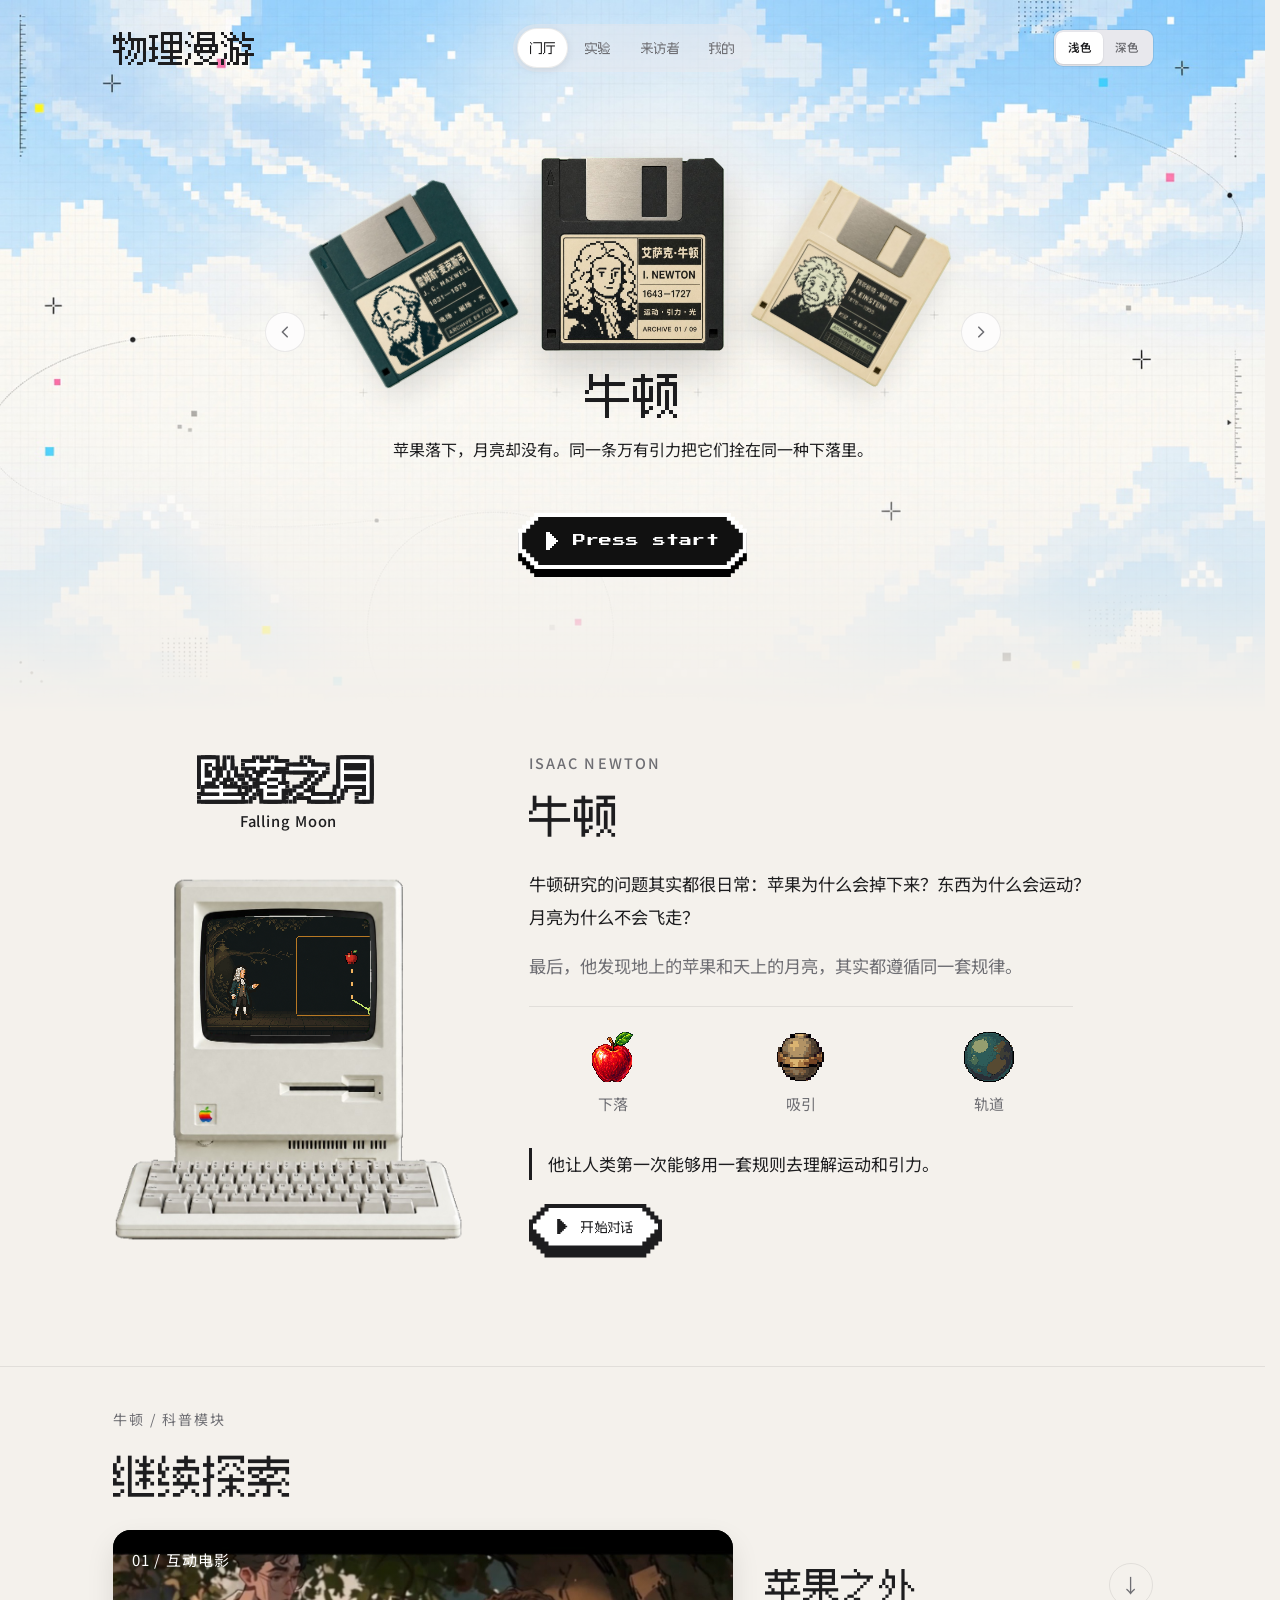
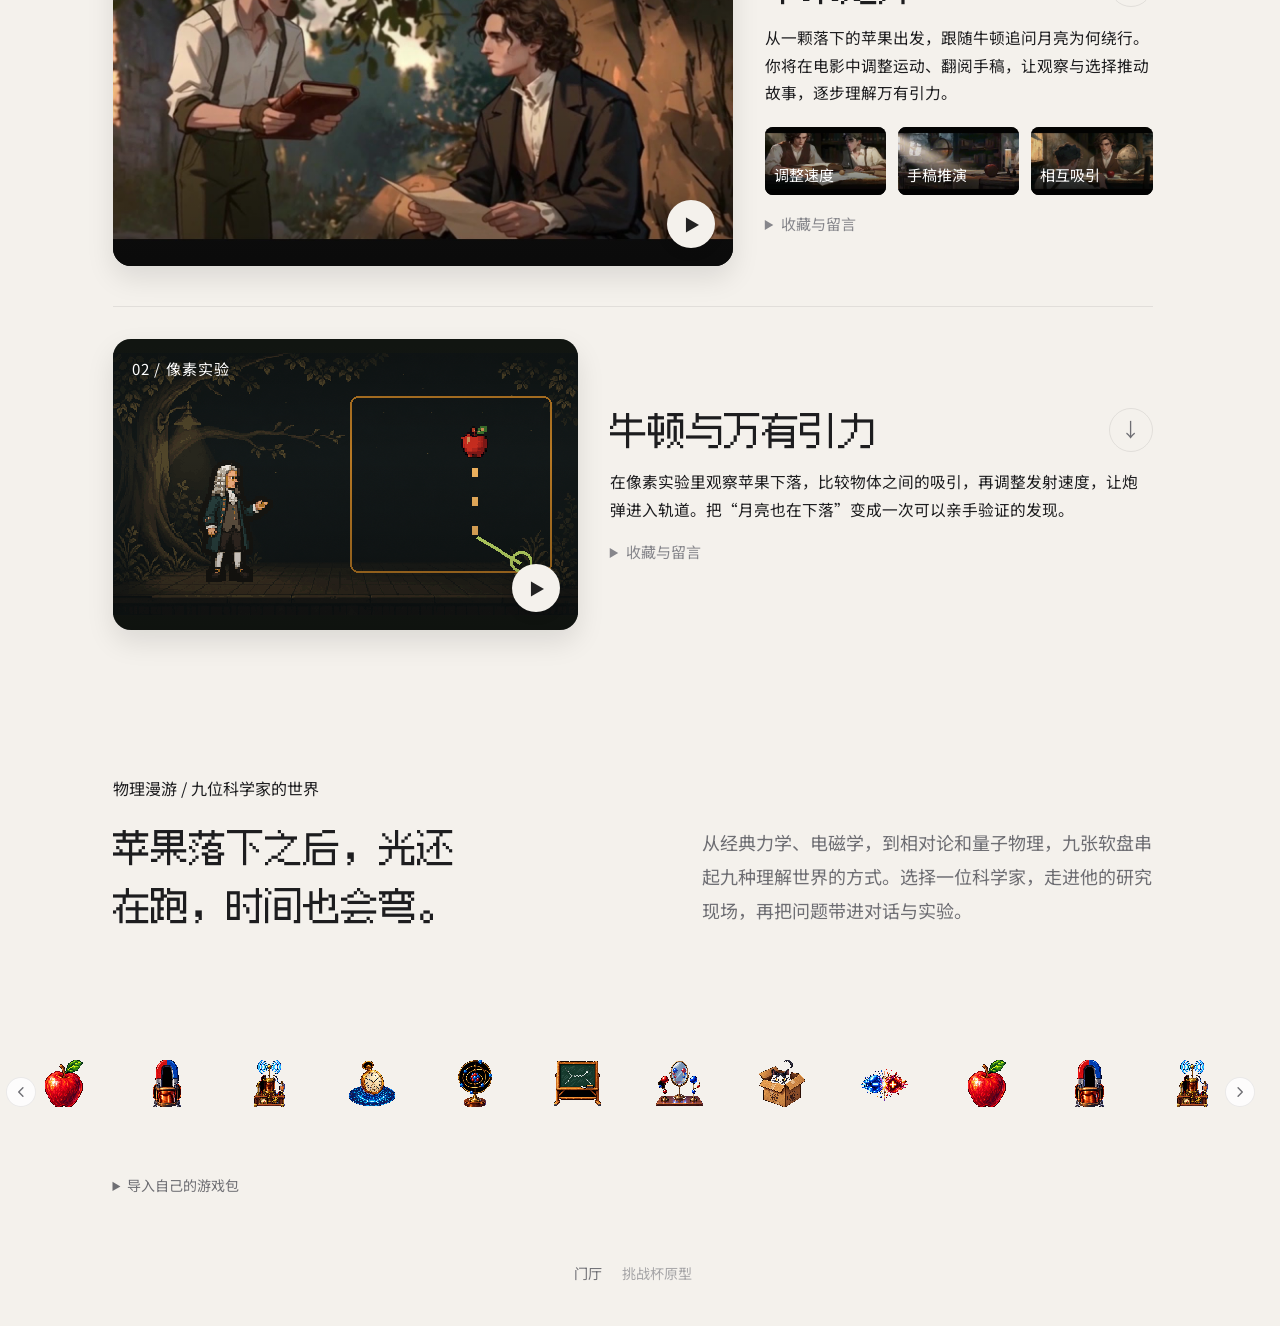
==== commit 888db98c: "统一全站视觉层级并接入牛顿互动电影，修复导航与布局偏移" ====
--- a/index.html
+++ b/index.html
@@ -26,7 +26,9 @@
       href="https://fonts.googleapis.com/css2?family=Noto+Sans+SC:wght@400;500;600&family=Noto+Serif+SC:wght@400;600&family=Press+Start+2P&display=swap"
       rel="stylesheet"
     />
-    <link rel="stylesheet" href="./styles.css?v=play-talk-1" />
+    <link rel="stylesheet" href="./styles.css?v=sky-fade-4k-1" />
+    <link rel="stylesheet" href="./visual-system.css?v=nav-slide-1" />
+    <link rel="stylesheet" href="./exhibition.css?v=hierarchy-2" />
   </head>
   <body>
     <a class="skip" href="#pressStart">跳到游戏</a>
@@ -39,7 +41,7 @@
           <a class="wordmark" href="./" aria-label="物理漫游首页">物理漫游</a>
           <nav class="site-nav" aria-label="展厅">
             <a href="./" aria-current="page">门厅</a>
-            <a href="#stage">实验</a>
+            <a href="./?figure=newton#experiment-newton-gravity">实验</a>
             <a href="./visitors.html">来访者</a>
             <a href="./me.html">我的</a>
           </nav>
@@ -84,6 +86,8 @@
         </div>
         </div>
       </div>
+
+
 
       <div class="floor">
       <div class="shell">
@@ -112,6 +116,7 @@
                 <p>牛顿研究的问题其实都很日常：苹果为什么会掉下来？东西为什么会运动？月亮为什么不会飞走？</p>
                 <p>最后，他发现地上的苹果和天上的月亮，其实都遵循同一套规律。</p>
               </div>
+              <div class="concept-path" id="conceptPath" aria-label="核心概念"></div>
               <p class="bio-line" id="bioLine">他让人类第一次能够用一套规则去理解运动和引力。</p>
               <div class="bio-actions">
                 <button class="press-start press-start-sub" id="openTalk" type="button" aria-label="开始与牛顿的对话">
@@ -129,16 +134,25 @@
           </div>
         </section>
 
-        <section class="essay" id="hallEssay" aria-labelledby="essayTitle">
-          <p class="essay-kicker">观看</p>
-          <h2 id="essayTitle">苹果落下之后，光还在跑，时间也会弯。</h2>
-          <p>
-            这间展厅把经典力学、电磁学、相对论和量子物理连成一条可以走的路。九张软盘是九个人，不是九个章节标题。
-          </p>
-          <p>翻到谁，介绍和楼下的机器就属于谁。文字只做标签。</p>
-        </section>
-      </div>
-
+
+      </div>
+
+        <section class="works scientist-works" id="works" hidden aria-labelledby="worksTitle">
+          <div class="shell">
+            <p class="essay-kicker" id="worksOwner">牛顿 / 科普模块</p>
+            <h2 id="worksTitle">继续探索</h2>
+            <div class="works-list" id="worksList" data-works-feed="./data/community-feed.json" data-works-scope="scientist" data-scientist-id="newton"></div>
+
+          </div>
+        </section>
+
+        <div class="shell">
+          <section class="essay" id="hallEssay" aria-labelledby="essayTitle">
+            <p class="essay-kicker">物理漫游 / 九位科学家的世界</p>
+            <h2 id="essayTitle">苹果落下之后，光还在跑，时间也会弯。</h2>
+            <p>从经典力学、电磁学，到相对论和量子物理，九张软盘串起九种理解世界的方式。选择一位科学家，走进他的研究现场，再把问题带进对话与实验。</p>
+          </section>
+        </div>
         <section class="relics" id="relics" aria-roledescription="carousel" aria-label="展柜">
           <button class="carousel-step" id="relicPrev" type="button" aria-label="上一件展品">
             <svg viewBox="0 0 16 16" width="14" height="14" aria-hidden="true">
@@ -155,16 +169,13 @@
           </button>
         </section>
 
-        <section class="works" id="works" aria-labelledby="worksTitle">
-          <div class="shell">
-            <p class="essay-kicker">来访者作品</p>
-            <h2 id="worksTitle">社区里留下的游戏</h2>
-            <p class="works-lede">试玩和下载都在这面墙上，不另开一站。</p>
-            <div class="works-list" id="worksList" data-works-feed="./data/community-feed.json"></div>
+
+      </div>
+      <div class="shell import-zone">
             <details class="works-import">
               <summary>导入自己的游戏包</summary>
               <div class="module-dock" aria-label="作品导入">
-                <button id="gameModuleImport" type="button">选择 Skill 导出的 ZIP</button>
+                <button id="gameModuleImport" type="button">选择作品 ZIP</button>
                 <input id="gameModuleInput" type="file" accept=".zip,application/zip" hidden />
                 <ol class="module-progress" id="gameModuleProgress" aria-label="导入进度">
                   <li data-step="读取">读取</li>
@@ -173,7 +184,7 @@
                   <li data-step="验运行">验运行</li>
                   <li data-step="加入展厅">加入展厅</li>
                 </ol>
-                <p class="module-status" id="gameModuleStatus" aria-live="polite">ZIP 会先在本机验证，通过后才加入展厅。</p>
+                <p class="module-status" id="gameModuleStatus" aria-live="polite">本机验证后即可预览。</p>
                 <div id="themeDeveloperTools" hidden>
                   <button id="gameModuleFolderImport" type="button">开发模式：选择作品文件夹</button>
                   <input id="gameModuleFolderInput" type="file" webkitdirectory directory multiple hidden />
@@ -184,8 +195,6 @@
                 </div>
               </div>
             </details>
-          </div>
-        </section>
       </div>
     </main>
 
@@ -265,7 +274,8 @@
       </div>
     </dialog>
 
-    <script src="./script.js?v=play-talk-1" type="module"></script>
-    <script src="./works.js?v=play-talk-1" type="module"></script>
+    <script src="./script.js?v=scientist-owned-1" type="module"></script>
+    <script src="./works.js?v=scientist-owned-1" type="module"></script>
+    <script src="./nav-motion.js?v=experiment-2" type="module"></script>
   </body>
 </html>
--- a/styles.css
+++ b/styles.css
@@ -108,27 +108,14 @@
   z-index: -1;
   pointer-events: none;
   background-color: var(--bg);
-  background-image: url("./assets/bg/pixel-sky.jpg?v=3");
+  background-image: url("./assets/bg/pixel-sky-4k.jpg?v=1");
   background-repeat: no-repeat;
   background-position: top center;
-  background-size: 100% auto;
-  image-rendering: pixelated;
-}
-
-.sky::after {
-  content: "";
-  position: absolute;
-  left: 0;
-  right: 0;
-  bottom: 0;
-  height: clamp(6.5rem, 20vw, 12rem);
-  z-index: 0;
-  pointer-events: none;
-  background: linear-gradient(to bottom, rgb(244 241 236 / 0), var(--bg));
-}
-
-html[data-theme="dark"] .sky::after {
-  background: linear-gradient(to bottom, oklch(0.168 0.006 95 / 0), var(--bg));
+  background-size: cover;
+  image-rendering: auto;
+  /* Fade the image itself, so its natural edge cannot form a blue seam. */
+  -webkit-mask-image: linear-gradient(to bottom, #000 0%, #000 52%, rgb(0 0 0 / 0.9) 65%, rgb(0 0 0 / 0.5) 80%, rgb(0 0 0 / 0.12) 93%, transparent 100%);
+  mask-image: linear-gradient(to bottom, #000 0%, #000 52%, rgb(0 0 0 / 0.9) 65%, rgb(0 0 0 / 0.5) 80%, rgb(0 0 0 / 0.12) 93%, transparent 100%);
 }
 
 html[data-theme="dark"] .sky::before {
@@ -361,7 +348,9 @@
   background: transparent;
   opacity: 0;
   pointer-events: none;
-  transform: translate(-50%, -100%) scale(0.68);
+  /* Keep the anchor outside the animated transform to avoid matrix interpolation drift. */
+  translate: -50% -100%;
+  transform: translateX(0) rotate(0deg) scale(0.68);
   transform-origin: 50% 100%;
   cursor: pointer;
   transition:
@@ -391,17 +380,17 @@
 .plate[data-slot="0"] {
   z-index: 6;
   cursor: zoom-in;
-  transform: translate(-50%, -100%) rotate(0deg) scale(1);
+  transform: translateX(0) rotate(0deg) scale(1);
 }
 
 .plate[data-slot="-1"] {
   z-index: 4;
-  transform: translate(-50%, -100%) translateX(-11.2rem) rotate(-30deg) scale(0.82);
+  transform: translateX(-11.2rem) rotate(-30deg) scale(0.82);
 }
 
 .plate[data-slot="1"] {
   z-index: 4;
-  transform: translate(-50%, -100%) translateX(11.2rem) rotate(30deg) scale(0.82);
+  transform: translateX(11.2rem) rotate(30deg) scale(0.82);
 }
 
 .plate[data-slot="-2"],
@@ -410,7 +399,7 @@
   z-index: 2;
   opacity: 0;
   pointer-events: none;
-  transform: translate(-50%, -100%) translateX(-16rem) rotate(-42deg) scale(0.64);
+  transform: translateX(-16rem) rotate(-42deg) scale(0.64);
 }
 
 .plate[data-slot="2"],
@@ -419,7 +408,7 @@
   z-index: 2;
   opacity: 0;
   pointer-events: none;
-  transform: translate(-50%, -100%) translateX(16rem) rotate(42deg) scale(0.64);
+  transform: translateX(16rem) rotate(42deg) scale(0.64);
 }
 
 .plate.is-active img {
@@ -1473,11 +1462,11 @@
   }
 
   .plate[data-slot="-1"] {
-    transform: translate(-50%, -100%) translateX(-4.5rem) rotate(-22deg) scale(0.78);
+    transform: translateX(-4.5rem) rotate(-22deg) scale(0.78);
   }
 
   .plate[data-slot="1"] {
-    transform: translate(-50%, -100%) translateX(4.5rem) rotate(22deg) scale(0.78);
+    transform: translateX(4.5rem) rotate(22deg) scale(0.78);
   }
 
   .hero h1 {
--- a/visual-system.css
+++ b/visual-system.css
@@ -0,0 +1,182 @@
+/* Shared typography and alignment for the hall, visitors and personal archive. */
+:root {
+  --font-display: "Fusion Pixel 12", var(--font-sans);
+  --font-serif: var(--font-sans);
+  --text-body: 1rem;
+  --text-small: 0.875rem;
+  --text-label: 0.75rem;
+  --text-title: clamp(2.25rem, 4.5vw, 3rem);
+  --text-section: clamp(1.5rem, 2.8vw, 2rem);
+}
+
+/* Dynamic scientist biographies must not pull the viewport away from the carousel. */
+body { line-height: 1.75; overflow-anchor: none; }
+button, input, textarea, select { font-family: var(--font-sans); }
+
+.cabinet-page .shell { padding-top: var(--space-6); }
+.masthead { align-items: center; }
+.site-nav { align-items: center; }
+.site-nav a { display: inline-flex; align-items: center; min-height: 2.5rem; }
+.appearance { align-items: center; }
+.appearance button { min-height: 2rem; line-height: 1; letter-spacing: 0; }
+
+.hero h1,
+.room h1,
+.identity-name {
+  font-family: var(--font-display);
+  font-size: var(--text-title);
+  font-weight: 400;
+  line-height: 1.25;
+  letter-spacing: 0;
+  -webkit-font-smoothing: none;
+  overflow-wrap: anywhere;
+}
+
+.hero h1 { min-block-size: 1.25em; text-wrap: balance; }
+.lede, .identity-lede, .works-lede, .board-lede, .section-note, .essay p,
+.bio-body, .bio-line, .talk-list .last {
+  font-family: var(--font-sans);
+  font-size: var(--text-body);
+  line-height: 1.8;
+  letter-spacing: 0;
+}
+
+/* Reserve copy space so selecting another scientist does not move the controls. */
+.hero .lede { min-block-size: 3.6em; }
+.hero { overflow-anchor: none; }
+
+.bio-name, .essay h2, .works h2, .board-head h2,
+.atlas h2, .mine-disks h2, .mine-talks h2,
+.talk-title, .portal-title, .theme-game-head h2 {
+  font-family: var(--font-display);
+  font-size: var(--text-section);
+  font-weight: 400;
+  line-height: 1.4;
+  letter-spacing: 0;
+  -webkit-font-smoothing: none;
+}
+
+.bench-head h2, .works-copy h3, .talk-list .who {
+  font-family: var(--font-display);
+  font-size: 1.25rem;
+  font-weight: 400;
+  line-height: 1.5;
+  letter-spacing: 0;
+}
+
+.bio-latin, .room-kicker, .talk-list .latin {
+  font-size: var(--text-label);
+  line-height: 1.5;
+  letter-spacing: 0.12em;
+}
+
+.cta-status, .sign-status, .ledger, .atlas-count,
+.board-note, .slot span, .atlas-cell span {
+  font-family: var(--font-sans);
+  font-size: var(--text-small);
+  line-height: 1.6;
+}
+
+.bench-fields label, .sign label, .board-frame label, .shells legend {
+  font-size: var(--text-small);
+  line-height: 1.5;
+  gap: var(--space-2);
+}
+
+.bench-fields input, .sign input, .board-frame input[type="text"] {
+  min-height: 2.75rem;
+  font-size: var(--text-body);
+  line-height: 1.5;
+}
+
+.sign input::placeholder { color: var(--muted); }
+
+.text-link, .sign button, .portrait-make button, .portrait-drop,
+.board-submit, .bench-actions button {
+  min-height: 2.75rem;
+  font-family: var(--font-sans);
+  font-size: var(--text-small);
+  line-height: 1.5;
+}
+
+.text-link, .portrait-drop, .sign button, .board-submit {
+  display: inline-flex;
+  align-items: center;
+  justify-content: center;
+}
+
+.press-start-face { justify-content: center; padding-inline: 1.5rem; }
+.bio-actions .press-start-face { padding-inline: 1.5rem; }
+
+.bench-head, .board-head, .section-head {
+  align-items: baseline;
+  flex-wrap: wrap;
+  row-gap: var(--space-3);
+}
+
+.identity-copy, .works-copy { min-width: 0; }
+.identity-lede { margin-inline: 0; }
+.sign { grid-template-columns: minmax(0, 14rem) minmax(0, 14rem) max-content; }
+.sign button { padding-inline: var(--space-4); justify-self: start; }
+.identity-copy > :last-child { margin-bottom: 0; }
+.board-post { text-align: center; }
+.board-name, .board-note { overflow-wrap: anywhere; }
+
+/* All page sections share the shell's edges; reading columns stay bounded inside. */
+.works { width: 100%; }
+.bench { text-align: left; }
+
+@media (max-width: 767px) {
+  .room { text-align: center; }
+  .room.identity { text-align: left; }
+  .room .lede { margin-inline: auto; }
+  .identity .lede { margin-inline: 0; }
+  .hero .lede { min-block-size: 5.4em; }
+  .sign { grid-template-columns: 1fr; }
+  .identity-row { grid-template-columns: 6.5rem minmax(0, 1fr); align-items: center; }
+  .identity-name { font-size: clamp(1.5rem, 6vw, 2.25rem); }
+  .identity-lede { font-size: var(--text-small); }
+  .identity .ledger { font-size: var(--text-label); }
+  .dossier-bio { width: 100%; }
+  .press-start-face { padding-inline: 1.25rem; }
+}
+
+/* One moving selection surface for all four navigation destinations. */
+.site-nav {
+  position: relative;
+  isolation: isolate;
+  gap: 0.25rem;
+  padding: 0.25rem;
+  border-radius: 999px;
+  background: color-mix(in oklch, var(--surface-2) 48%, transparent);
+}
+
+.site-nav::before {
+  content: "";
+  position: absolute;
+  z-index: -1;
+  inset-block: 0.25rem;
+  left: 0;
+  width: var(--nav-pill-w, 0px);
+  border-radius: 999px;
+  background: var(--surface);
+  box-shadow: 0 2px 8px rgb(0 0 0 / 0.08), inset 0 0 0 1px var(--hairline);
+  transform: translateX(var(--nav-pill-x, 0px));
+  opacity: 0;
+  pointer-events: none;
+  transition: transform 620ms var(--ease), width 620ms var(--ease), opacity 160ms ease;
+}
+
+.site-nav[data-ready]::before { opacity: 1; }
+.site-nav[data-instant]::before { transition: none; }
+.site-nav a { padding-inline: 0.8rem; transition: color 280ms ease; }
+.site-nav a[aria-current="page"] { box-shadow: none; }
+#stage { scroll-margin-top: var(--space-8); }
+
+@media (prefers-reduced-motion: no-preference) {
+  html { scroll-behavior: smooth; }
+}
+@media (max-width: 767px) {
+  .site-nav { gap: 0.125rem; }
+  .site-nav a { padding-inline: 0.7rem; }
+}
--- a/exhibition.css
+++ b/exhibition.css
@@ -0,0 +1,160 @@
+/* Image-led exhibit: one strong work, one companion, concise archive labels. */
+.hero .lede { min-block-size: 3.6em; }
+.hero { padding-bottom: var(--space-3); }
+.works { margin: var(--space-12) auto; }
+.works h2 { font-size: clamp(1.75rem, 3vw, 2.25rem); }
+.essay-kicker { font-size: 0.6875rem; letter-spacing: 0.15em; color: var(--muted); }
+.works-list {
+  display: grid;
+  grid-template-columns: minmax(0, 1.6fr) minmax(0, 1fr);
+  gap: var(--space-8);
+  align-items: start;
+  border: 0;
+  margin-top: var(--space-6);
+}
+.works-item { display: block; min-width: 0; border: 0; padding: 0; }
+.works-media {
+  position: relative;
+  display: block;
+  isolation: isolate;
+  overflow: hidden;
+  border-radius: 18px;
+  background: #161b16;
+  height: clamp(16rem, 29vw, 21rem);
+  color: #fff;
+  box-shadow: 0 12px 28px rgb(0 0 0 / 0.1);
+}
+.works-media::after { content: ""; position: absolute; inset: 0; background: linear-gradient(180deg, rgb(0 0 0 / .24), transparent 40%, rgb(0 0 0 / .32)); pointer-events: none; }
+.works-item .works-cover { width: 100%; height: 100%; object-fit: cover; transition: transform 700ms var(--ease); }
+.works-item[data-kind="game"] .works-cover { object-fit: contain; image-rendering: pixelated; }
+.works-media:hover .works-cover { transform: scale(1.035); }
+.works-media:focus-visible { outline-offset: 5px; }
+.works-badge { position: absolute; z-index: 1; left: 1.2rem; top: 1.1rem; font-size: .75rem; letter-spacing: .08em; color: #fff; }
+.works-launch {
+  position: absolute; z-index: 1; right: 1.1rem; bottom: 1.1rem;
+  display: grid; place-items: center; width: 3rem; height: 3rem;
+  padding-left: 2px; border-radius: 50%; background: #f4f1ec; color: #222;
+  box-shadow: 0 3px 12px rgb(0 0 0 / .15); transition: transform 280ms var(--ease);
+}
+.works-media:hover .works-launch { transform: scale(1.1); }
+.works-copy { padding: var(--space-5) 0 0; }
+.works-title-row { display: flex; align-items: center; justify-content: space-between; gap: 1rem; }
+.works-copy h3 { font-family: var(--font-display); font-size: clamp(1.4rem, 2.4vw, 1.8rem); line-height: 1.35; }
+.works-download { display: grid; place-items: center; width: 2.75rem; height: 2.75rem; flex-shrink: 0; border: 1px solid var(--hairline); border-radius: 50%; font-size: 1.2rem; }
+.works-caption { margin: .35rem 0 0; font-family: var(--font-sans); color: var(--muted); font-size: .875rem; line-height: 1.6; }
+.works-stills { display: grid; grid-template-columns: repeat(3, minmax(0, 1fr)); gap: .75rem; margin-top: 1.25rem; }
+.works-stills figure { position: relative; margin: 0; overflow: hidden; border-radius: 8px; aspect-ratio: 16 / 9; background: #151712; }
+.works-stills img { width: 100%; height: 100%; object-fit: cover; opacity: .85; }
+.works-stills figcaption { position: absolute; inset: auto 0 0; padding: .4rem .55rem; color: white; background: linear-gradient(transparent, rgb(0 0 0 / .7)); font-size: .75rem; }
+.works-community { margin-top: 1rem; }
+.works-community > summary { width: fit-content; color: var(--dim); cursor: pointer; font-size: .75rem; }
+.works-community .works-actions { margin-top: .75rem; }
+.works-import { margin-top: var(--space-8); color: var(--muted); font-size: .875rem; }
+.stage { padding-top: 0; border-top: 0; }
+.dossier { align-items: start; }
+.bio-name { margin-bottom: var(--space-4); }
+.bio-body { max-width: 30rem; font-size: .9375rem; line-height: 1.8; color: var(--muted); }
+.bio-actions { gap: var(--space-4); margin-top: var(--space-6); }
+.concept-path { display: grid; grid-template-columns: repeat(3, minmax(0, 1fr)); max-width: 27rem; gap: .75rem; margin: 1.5rem 0; }
+.concept-step { position: relative; display: grid; justify-items: center; gap: .5rem; padding: 1rem .25rem; border: 1px solid var(--hairline); border-radius: 14px; background: color-mix(in oklch, var(--surface) 50%, transparent); }
+.concept-step img { height: 3rem; width: 3rem; object-fit: contain; image-rendering: pixelated; }
+.concept-step span { font-size: .75rem; color: var(--muted); }
+.film-shortcut { display: inline-flex; align-items: center; gap: .75rem; min-height: 2.75rem; color: var(--ink); font-family: var(--font-display); font-size: 1rem; }
+.film-shortcut span { font-family: var(--font-sans); font-size: .75rem; color: var(--muted); }
+.film-shortcut[hidden] { display: none; }
+.room > .lede { font-size: .9375rem; color: var(--muted); }
+.cabinet-page .board { border-top: 1px solid var(--hairline); }
+.board-lede { font-size: .875rem; }
+.identity-lede { font-size: .9375rem; color: var(--muted); }
+.section-note { color: var(--muted); font-size: .875rem; }
+.section-note[id] { display: flex; align-items: center; min-height: 5rem; padding: 1rem 1.25rem; border: 1px dashed var(--hairline); border-radius: 14px; margin-top: 1.25rem; }
+.section-note[id]::before { content: "◇"; font-size: 2rem; color: var(--dim); margin-right: 1rem; }
+.section-note[hidden] { display: none; }
+.colophon { gap: var(--space-5); }
+.experience-open { overflow: hidden; }
+.experience-player { width: 100vw; max-width: none; height: 100dvh; max-height: none; margin: 0; padding: 0; border: 0; background: #0f0d0a; color: #f4f1ec; }
+.experience-player[open] { display: flex; flex-direction: column; }
+.experience-player::backdrop { background: #0f0d0a; }
+.experience-player-head { display: flex; align-items: center; justify-content: space-between; gap: 1rem; min-height: 3.5rem; padding: .5rem max(1rem, env(safe-area-inset-right)); border-bottom: 1px solid rgb(255 255 255 / .12); }
+.experience-player-head h2 { margin: 0; font-family: var(--font-display); font-size: 1rem; font-weight: 400; line-height: 1.4; }
+.experience-close { min-height: 2.75rem; padding: 0 .9rem; border: 1px solid rgb(255 255 255 / .2); border-radius: 999px; color: inherit; background: transparent; font-size: .8125rem; cursor: pointer; }
+.experience-close:hover { background: rgb(255 255 255 / .08); }
+.experience-player iframe { display: block; flex: 1; min-height: 0; width: 100%; border: 0; background: #0f0d0a; }
+@media (max-width: 767px) {
+  .works { margin-block: var(--space-10); }
+  .works-list { grid-template-columns: 1fr; gap: var(--space-8); }
+  .works-media { height: auto; aspect-ratio: 16 / 10; border-radius: 14px; }
+  .works-item[data-kind="game"] .works-media { aspect-ratio: 16 / 9; }
+  .works-badge { left: 1rem; top: .9rem; }
+  .works-launch { width: 2.75rem; height: 2.75rem; }
+  .works-stills { gap: .5rem; }
+  .stage { padding-top: 0; }
+  .concept-path { max-width: none; }
+  .concept-step img { height: 2.5rem; width: 2.5rem; }
+  .experience-player-head { min-height: 3.5rem; }
+}
+
+/* Preserve the original artwork/CRT composition, followed by this scientist's own work. */
+.works[hidden] { display: none; }
+.scientist-works { border-top: 1px solid var(--hairline); padding-top: var(--space-10); }
+.scientist-works .works-list { grid-template-columns: 1fr; gap: var(--space-10); }
+.scientist-works .works-item { display: grid; grid-template-columns: minmax(0, 1.6fr) minmax(0, 1fr); gap: var(--space-8); align-items: center; }
+.scientist-works .works-copy { padding: 0; }
+.scientist-works .works-item[data-kind="game"] { grid-template-columns: minmax(0, 1fr) minmax(0, 1.6fr); padding-top: var(--space-8); border-top: 1px solid var(--hairline); }
+.scientist-works .works-item[data-kind="game"] .works-media { height: auto; aspect-ratio: 16 / 10; }
+.concept-path { margin: var(--space-5) 0 0; gap: var(--space-5); }
+.concept-step { padding: .5rem 0; border: 0; border-radius: 0; background: transparent; }
+.concept-step img { width: 2.5rem; height: 2.5rem; }
+.concept-step span { color: var(--dim); font-size: .6875rem; }
+.mac { transition: transform 360ms var(--ease); }
+.mac-screen img { transition: filter 360ms var(--ease); }
+.mac:hover, .mac:focus-visible { transform: translateY(-3px); }
+.mac:hover .mac-screen img, .mac:focus-visible .mac-screen img { filter: brightness(1.09); }
+.import-zone { padding-top: var(--space-6); }
+.import-zone .works-import { margin-top: 0; }
+.experience-close:focus-visible { outline: 2px solid #f4f1ec; outline-offset: 3px; }
+@media (max-width: 767px) {
+  .scientist-works { padding-top: var(--space-8); }
+  .scientist-works .works-item, .scientist-works .works-item[data-kind="game"] { grid-template-columns: 1fr; gap: var(--space-4); }
+}
+
+/* Editorial hierarchy: keep the explanation, give each reading level its own scale. */
+.bio-latin { font-size: .9rem; letter-spacing: .15em; color: var(--muted); }
+.bio-name { font-size: clamp(2.1rem, 3.5vw, 3.2rem); margin: .6rem 0 1.4rem; }
+.bio-body { max-width: 36rem; font-size: clamp(1.0625rem, 1.35vw, 1.25rem); line-height: 1.9; color: var(--ink); }
+.bio-body p + p { color: var(--muted); }
+.bio-line { font-size: 1.0625rem; line-height: 1.85; margin-top: 1.4rem; padding-left: 1rem; border-left-width: 3px; }
+.concept-path { max-width: 34rem; margin-top: 1.5rem; border-top: 1px solid var(--hairline); padding-top: 1rem; }
+.concept-step img { width: 3.25rem; height: 3.25rem; }
+.concept-step span { font-size: .9375rem; color: var(--muted); }
+.works h2 { font-size: clamp(2rem, 3.5vw, 3rem); }
+.essay-kicker { font-size: .875rem; }
+.scientist-works .works-copy h3 { font-size: clamp(1.9rem, 3vw, 2.8rem); line-height: 1.4; }
+.works-caption { font-size: clamp(1.0625rem, 1.35vw, 1.25rem); line-height: 1.9; margin-top: 1rem; max-width: 35rem; color: var(--ink); }
+.works-badge { font-size: .9375rem; }
+.works-stills figcaption { font-size: .9375rem; }
+.works-community > summary { font-size: .9375rem; }
+.scientist-works .works-item[data-kind="game"] { grid-template-columns: minmax(0, 1.2fr) minmax(0, 1.4fr); scroll-margin-top: 2rem; }
+.scientist-works .works-item[data-kind="game"] .works-copy { padding: 1.5rem 0; }
+.essay { width: 100%; max-width: 65rem; margin: 4rem auto; display: grid; grid-template-columns: 1.2fr 1fr; column-gap: 3rem; align-items: center; }
+.essay .essay-kicker { grid-column: 1 / -1; margin: 0 0 1rem; }
+.essay h2 { font-size: clamp(1.8rem, 3vw, 2.7rem); line-height: 1.5; }
+.essay p:last-child { margin: 0; font-size: 1.125rem; color: var(--muted); line-height: 1.9; }
+.room > .lede, .identity-lede, .board-lede { font-size: 1.125rem; line-height: 1.85; }
+@media (max-width: 767px) {
+  .bio-body, .works-caption { font-size: 1.0625rem; }
+  .bio-name { font-size: 2.25rem; }
+  .concept-step span, .works-stills figcaption { font-size: .8125rem; }
+  .scientist-works .works-item[data-kind="game"] { grid-template-columns: 1fr; }
+  .scientist-works .works-item[data-kind="game"] .works-copy { padding: 0; }
+  .essay { grid-template-columns: 1fr; gap: 1rem; margin-block: 3rem; }
+  .essay .essay-kicker { margin: 0; }
+  .essay p:last-child { font-size: 1.0625rem; }
+}
+
+/* Anchor the artwork to the section, independent of biography length. */
+.dossier-stage, .dossier-bio { align-self: start; }
+.dungeon-title { min-block-size: 6.5rem; justify-content: flex-start; width: 100%; }
+@media (min-width: 768px) {
+  .dossier-stage { position: relative; }
+}
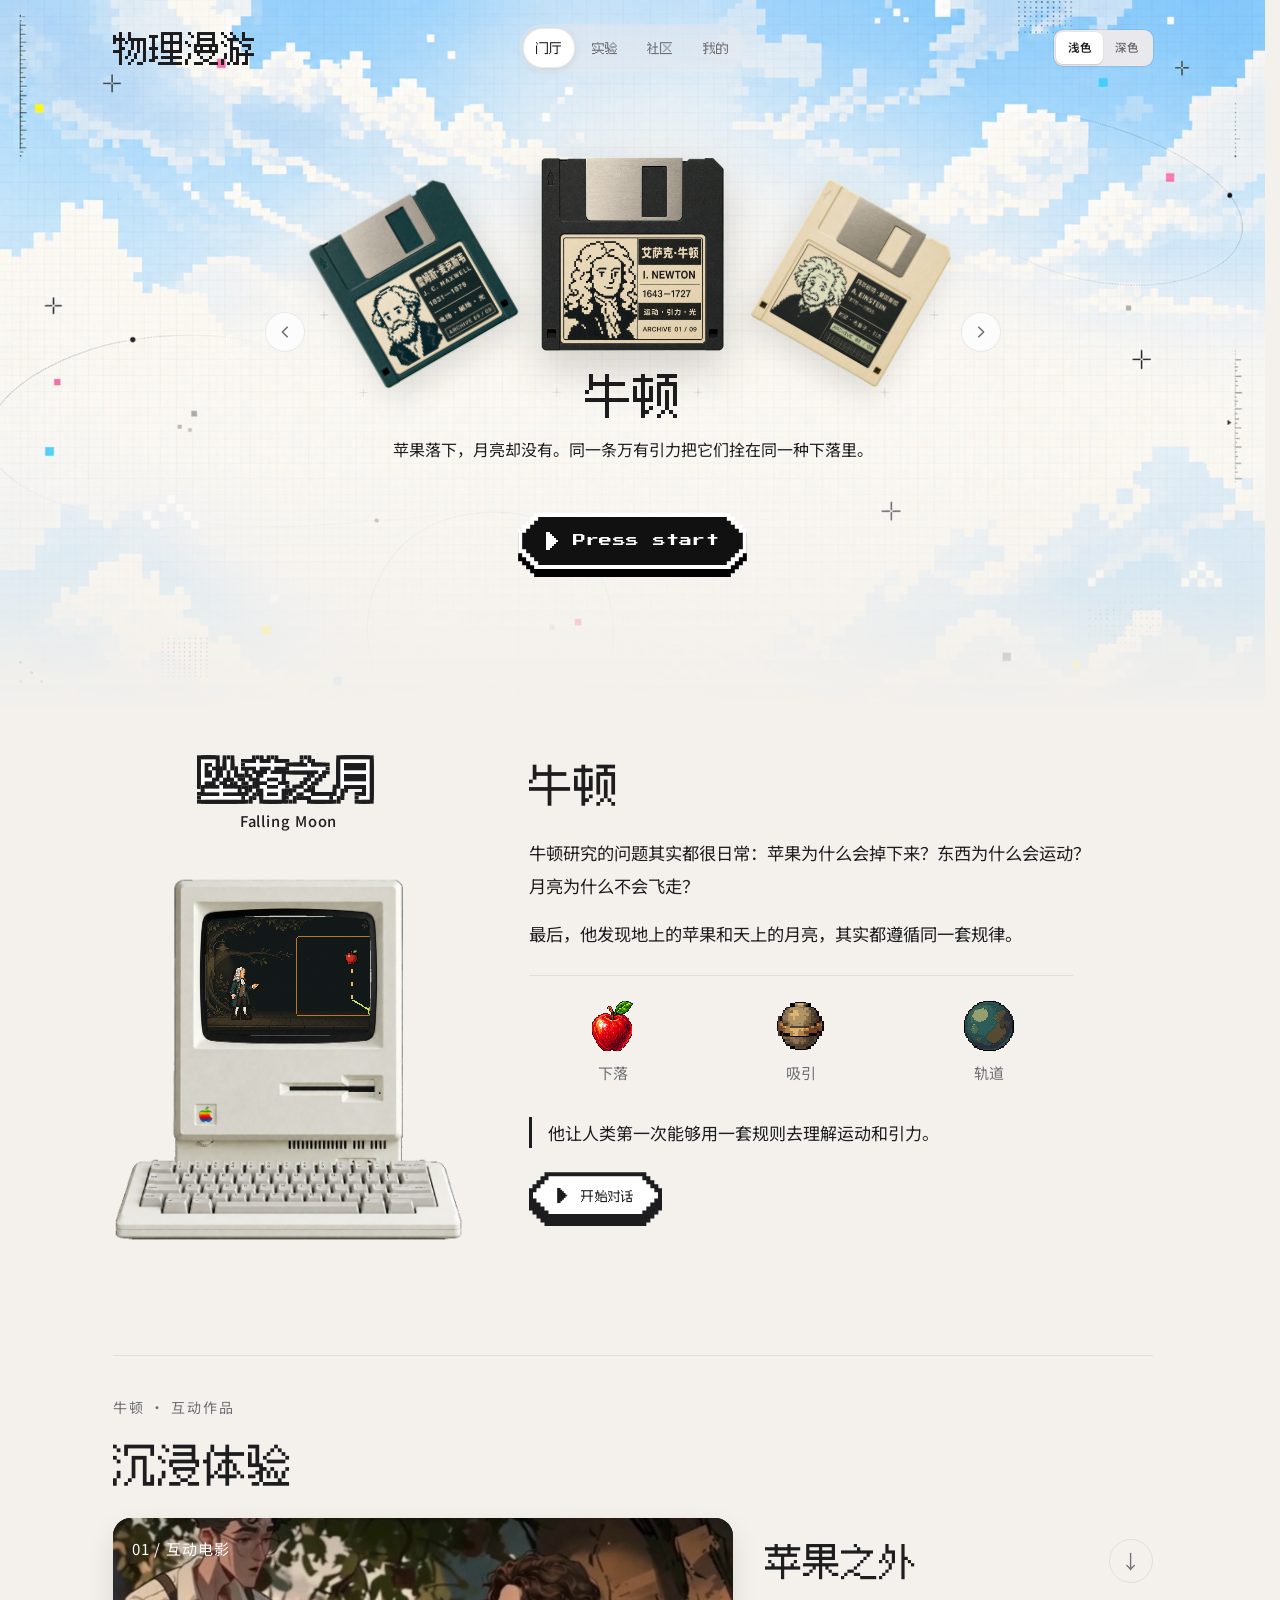
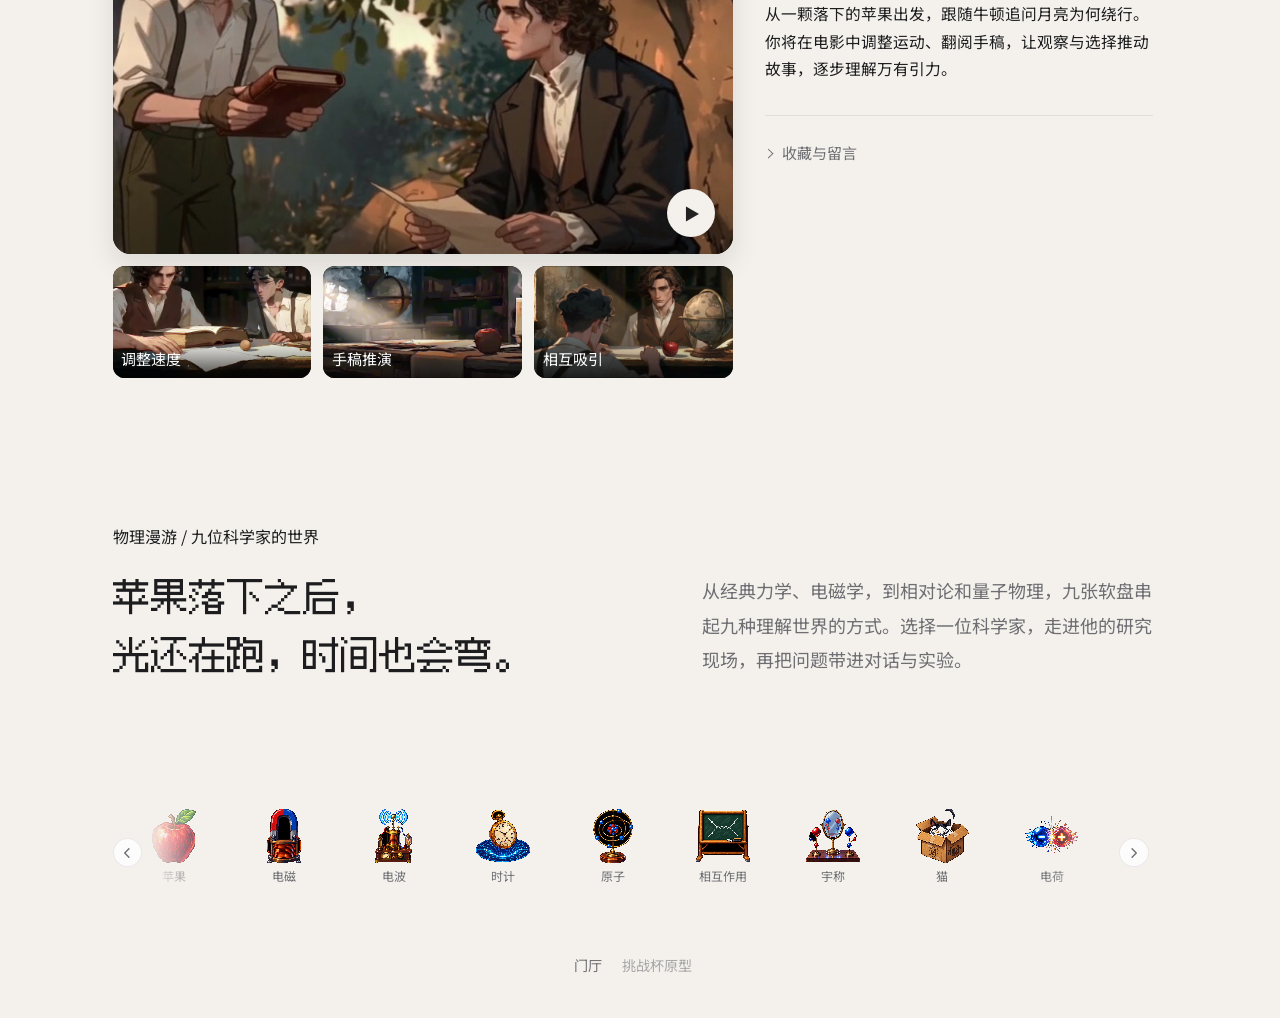
==== commit a3505385: "feat: sync community, achievement cards and fullscreen film updates" ====
--- a/index.html
+++ b/index.html
@@ -42,7 +42,7 @@
           <nav class="site-nav" aria-label="展厅">
             <a href="./" aria-current="page">门厅</a>
             <a href="./?figure=newton#experiment-newton-gravity">实验</a>
-            <a href="./visitors.html">来访者</a>
+            <a href="./community.html">社区</a>
             <a href="./me.html">我的</a>
           </nav>
           <div class="appearance" role="group" aria-label="外观">
@@ -110,7 +110,7 @@
               </button>
             </div>
             <article class="dossier-bio" id="scientistBio" aria-label="人物介绍">
-              <p class="bio-latin" id="bioLatin">Isaac Newton</p>
+              <p class="bio-latin" id="bioLatin" hidden>Isaac Newton</p>
               <h3 class="bio-name" id="bioName">牛顿</h3>
               <div class="bio-body" id="bioBody">
                 <p>牛顿研究的问题其实都很日常：苹果为什么会掉下来？东西为什么会运动？月亮为什么不会飞走？</p>
@@ -139,8 +139,8 @@
 
         <section class="works scientist-works" id="works" hidden aria-labelledby="worksTitle">
           <div class="shell">
-            <p class="essay-kicker" id="worksOwner">牛顿 / 科普模块</p>
-            <h2 id="worksTitle">继续探索</h2>
+            <p class="essay-kicker" id="worksOwner">牛顿 · 互动作品</p>
+            <h2 id="worksTitle">沉浸体验</h2>
             <div class="works-list" id="worksList" data-works-feed="./data/community-feed.json" data-works-scope="scientist" data-scientist-id="newton"></div>
 
           </div>
@@ -149,7 +149,7 @@
         <div class="shell">
           <section class="essay" id="hallEssay" aria-labelledby="essayTitle">
             <p class="essay-kicker">物理漫游 / 九位科学家的世界</p>
-            <h2 id="essayTitle">苹果落下之后，光还在跑，时间也会弯。</h2>
+            <h2 id="essayTitle">苹果落下之后，<br />光还在跑，时间也会弯。</h2>
             <p>从经典力学、电磁学，到相对论和量子物理，九张软盘串起九种理解世界的方式。选择一位科学家，走进他的研究现场，再把问题带进对话与实验。</p>
           </section>
         </div>
@@ -171,7 +171,7 @@
 
 
       </div>
-      <div class="shell import-zone">
+      <div class="shell import-zone" id="importZone" hidden>
             <details class="works-import">
               <summary>导入自己的游戏包</summary>
               <div class="module-dock" aria-label="作品导入">
--- a/exhibition.css
+++ b/exhibition.css
@@ -72,14 +72,15 @@
 .section-note[hidden] { display: none; }
 .colophon { gap: var(--space-5); }
 .experience-open { overflow: hidden; }
-.experience-player { width: 100vw; max-width: none; height: 100dvh; max-height: none; margin: 0; padding: 0; border: 0; background: #0f0d0a; color: #f4f1ec; }
-.experience-player[open] { display: flex; flex-direction: column; }
-.experience-player::backdrop { background: #0f0d0a; }
-.experience-player-head { display: flex; align-items: center; justify-content: space-between; gap: 1rem; min-height: 3.5rem; padding: .5rem max(1rem, env(safe-area-inset-right)); border-bottom: 1px solid rgb(255 255 255 / .12); }
-.experience-player-head h2 { margin: 0; font-family: var(--font-display); font-size: 1rem; font-weight: 400; line-height: 1.4; }
-.experience-close { min-height: 2.75rem; padding: 0 .9rem; border: 1px solid rgb(255 255 255 / .2); border-radius: 999px; color: inherit; background: transparent; font-size: .8125rem; cursor: pointer; }
-.experience-close:hover { background: rgb(255 255 255 / .08); }
-.experience-player iframe { display: block; flex: 1; min-height: 0; width: 100%; border: 0; background: #0f0d0a; }
+.experience-player { position: fixed; inset: 0; width: 100vw; max-width: none; height: 100dvh; max-height: none; margin: 0; padding: 0; border: 0; background: #000; color: #f4f1ec; }
+.experience-player[open] { display: block; }
+.experience-player::backdrop { background: #000; }
+/* The film fills the whole screen; only a small floating close button stays on top. */
+.experience-player-head { position: absolute; z-index: 2; top: max(.75rem, env(safe-area-inset-top)); left: max(.75rem, env(safe-area-inset-left)); padding: 0; border: 0; }
+.experience-player-head h2 { position: absolute; width: 1px; height: 1px; overflow: hidden; clip: rect(0 0 0 0); white-space: nowrap; }
+.experience-close { min-height: 2.5rem; padding: 0 .9rem; border: 1px solid rgb(255 255 255 / .28); border-radius: 999px; color: #f4f1ec; background: rgb(0 0 0 / .42); backdrop-filter: blur(6px); font-size: .8125rem; cursor: pointer; opacity: .78; transition: opacity 180ms ease, background 180ms ease; }
+.experience-close:hover, .experience-close:focus-visible { opacity: 1; background: rgb(0 0 0 / .66); }
+.experience-player iframe { position: absolute; inset: 0; display: block; width: 100%; height: 100%; border: 0; background: #000; }
 @media (max-width: 767px) {
   .works { margin-block: var(--space-10); }
   .works-list { grid-template-columns: 1fr; gap: var(--space-8); }
@@ -91,7 +92,6 @@
   .stage { padding-top: 0; }
   .concept-path { max-width: none; }
   .concept-step img { height: 2.5rem; width: 2.5rem; }
-  .experience-player-head { min-height: 3.5rem; }
 }
 
 /* Preserve the original artwork/CRT composition, followed by this scientist's own work. */
@@ -158,3 +158,297 @@
 @media (min-width: 768px) {
   .dossier-stage { position: relative; }
 }
+
+/* ===== Layout audit fixes ===== */
+
+/* Section dividers follow the content column instead of running edge to edge. */
+.scientist-works { border-top: 0; padding-top: 0; }
+.scientist-works > .shell { position: relative; padding-top: var(--space-10); }
+.scientist-works > .shell::before { content: ""; position: absolute; top: 0; left: var(--space-5); right: var(--space-5); border-top: 1px solid var(--hairline); }
+
+/* The film stills carry the movie's letterbox (64px bars on 720px); zoom past them. */
+.works-item[data-kind="film"] .works-cover { transform: scale(1.22); }
+.works-item[data-kind="film"] .works-media:hover .works-cover { transform: scale(1.26); }
+.works-stills img { transform: scale(1.22); opacity: 1; }
+
+/* Biography reads as one voice; the pull quote keeps its own weight. */
+.bio-body p + p { color: var(--ink); }
+
+/* Relics shelf: stays inside the content column, fades at the edges and names each object. */
+.relics {
+  width: min(1080px, 100%);
+  margin-inline: auto;
+  padding-inline: var(--space-5);
+  box-sizing: border-box;
+}
+.relics-window {
+  min-height: 5.6rem;
+  -webkit-mask-image: linear-gradient(90deg, transparent, #000 8%, #000 92%, transparent);
+  mask-image: linear-gradient(90deg, transparent, #000 8%, #000 92%, transparent);
+}
+.relic { display: grid; justify-items: center; gap: .35rem; }
+.relic img { width: 3.5rem; height: 3.5rem; }
+.relic span { color: var(--muted); font-size: .75rem; line-height: 1.2; white-space: nowrap; }
+
+/* "我的" page: friendlier empty states and real buttons. */
+.portrait { background: var(--surface-2); border: 1px dashed color-mix(in oklch, var(--ink) 22%, transparent); border-radius: 14px; }
+.portrait-empty { color: var(--muted); }
+.sign button, .portrait-make button, .portrait-drop {
+  min-height: 2.5rem;
+  padding: 0 1.1rem;
+  border: 1px solid color-mix(in oklch, var(--ink) 24%, transparent);
+  border-radius: 999px;
+  background: transparent;
+  box-shadow: none;
+  font-family: var(--font-sans);
+  font-size: .875rem;
+}
+.sign button { background: var(--ink); color: var(--bg); border-color: var(--ink); }
+.portrait-drop { border-style: dashed; }
+.portrait-drop:hover, .portrait-make button:hover { background: var(--surface-2); color: var(--ink); }
+.section-note[id] { max-width: none; }
+.atlas-grid { grid-template-columns: repeat(auto-fill, minmax(8.5rem, 1fr)); gap: 1.6rem 1.25rem; }
+.atlas-cell img { width: min(100%, 7.5rem); filter: grayscale(1) opacity(.45); }
+
+@media (max-width: 767px) {
+  .scientist-works > .shell { padding-top: var(--space-8); }
+  .relics { padding-inline: var(--space-4); }
+  .relic img { width: 2.75rem; height: 2.75rem; }
+  .atlas-grid { grid-template-columns: repeat(3, minmax(0, 1fr)); gap: 1.1rem .75rem; }
+}
+.import-zone[hidden], .mine-disks[hidden] { display: none; }
+
+/* Collapsible atlas on "我的". */
+.atlas-meta { display: flex; align-items: center; gap: var(--space-3); }
+.atlas-meta .atlas-count { margin: 0; }
+.atlas-toggle {
+  display: inline-flex;
+  align-items: center;
+  gap: .35rem;
+  min-height: 2.25rem;
+  padding: 0 .9rem;
+  border: 1px solid color-mix(in oklch, var(--ink) 24%, transparent);
+  border-radius: 999px;
+  background: transparent;
+  color: var(--ink);
+  font-size: .8125rem;
+  cursor: pointer;
+}
+.atlas-toggle:hover { background: var(--surface-2); }
+.atlas-toggle svg { transition: transform 320ms var(--ease); }
+.atlas-toggle[aria-expanded="true"] svg { transform: rotate(180deg); }
+.atlas-body { display: grid; grid-template-rows: 0fr; transition: grid-template-rows 420ms var(--ease); }
+.atlas-body[data-open="true"] { grid-template-rows: 1fr; }
+.atlas-body-inner { min-height: 0; overflow: hidden; }
+.atlas-body:not([data-open="true"]) .atlas-grid { visibility: hidden; transition: visibility 0s 420ms; }
+@media (prefers-reduced-motion: reduce) {
+  .atlas-body, .atlas-toggle svg { transition: none; }
+}
+
+/* "我的" demo profile */
+.demo-open {
+  display: inline-flex;
+  align-items: center;
+  margin-top: var(--space-3);
+  min-height: 2.25rem;
+  padding: 0 .95rem;
+  border: 1px dashed color-mix(in oklch, var(--ink) 30%, transparent);
+  border-radius: 999px;
+  background: transparent;
+  color: var(--muted);
+  font-size: .8125rem;
+  cursor: pointer;
+}
+.demo-open:hover { color: var(--ink); background: var(--surface-2); }
+.demo-open[hidden] { display: none; }
+.demo-banner {
+  display: flex;
+  align-items: center;
+  justify-content: space-between;
+  gap: var(--space-4);
+  margin-top: var(--space-6);
+  padding: .85rem 1.1rem;
+  border-radius: 14px;
+  background: color-mix(in oklch, oklch(0.8 0.12 85) 26%, var(--surface));
+  border: 1px solid color-mix(in oklch, oklch(0.7 0.14 80) 40%, transparent);
+}
+.demo-banner[hidden] { display: none; }
+.demo-banner p { display: flex; flex-wrap: wrap; gap: .25rem .75rem; margin: 0; font-size: .875rem; line-height: 1.6; }
+.demo-banner span { color: var(--muted); }
+.demo-banner button {
+  flex: none;
+  min-height: 2.25rem;
+  padding: 0 1rem;
+  border: 0;
+  border-radius: 999px;
+  background: var(--ink);
+  color: var(--bg);
+  font-size: .8125rem;
+  cursor: pointer;
+}
+.is-demo .sign, .is-demo .portrait-make { opacity: .55; }
+@media (max-width: 600px) {
+  .demo-banner { flex-direction: column; align-items: stretch; }
+}
+
+/* Works: stills sit under the cover as one picture column. */
+.works-visual { display: grid; gap: .75rem; min-width: 0; }
+.works-visual .works-stills { margin-top: 0; }
+.works-visual .works-stills figure { border-radius: 12px; }
+.scientist-works .works-item { align-items: start; }
+.scientist-works .works-copy { padding-top: var(--space-4); }
+@media (max-width: 767px) {
+  .works-visual .works-stills { gap: .5rem; }
+  .scientist-works .works-copy { padding-top: 0; }
+}
+
+/* Works "收藏与留言": roomier panel, real buttons, stacked form. */
+.works-community {
+  margin-top: var(--space-8);
+  padding-top: var(--space-5);
+  border-top: 1px solid var(--hairline);
+}
+.works-community > summary {
+  display: flex;
+  align-items: center;
+  gap: .5rem;
+  width: auto;
+  min-height: 2.25rem;
+  color: var(--muted);
+  font-size: .9375rem;
+  list-style: none;
+}
+.works-community > summary::-webkit-details-marker { display: none; }
+.works-community > summary::before {
+  content: "";
+  width: .45rem;
+  height: .45rem;
+  margin-right: .15rem;
+  border-right: 1.5px solid currentColor;
+  border-bottom: 1.5px solid currentColor;
+  transform: rotate(-45deg);
+  transition: transform 240ms var(--ease);
+}
+.works-community[open] > summary::before { transform: rotate(45deg) translate(-1px, -1px); }
+.works-community[open] > summary { color: var(--ink); }
+.works-community .works-actions { gap: var(--space-3); margin-top: var(--space-5); }
+.works-actions a,
+.works-actions button {
+  display: inline-flex;
+  align-items: center;
+  min-height: 2.5rem;
+  padding: 0 1.1rem;
+  border: 1px solid color-mix(in oklch, var(--ink) 22%, transparent);
+  border-radius: 999px;
+  background: transparent;
+  color: var(--ink);
+  font-size: .875rem;
+  letter-spacing: 0;
+  text-decoration: none;
+}
+.works-actions a:hover,
+.works-actions button:hover { background: var(--surface-2); }
+.works-actions .is-liked { border-color: var(--ink); background: var(--ink); color: var(--bg); }
+.works-actions .is-liked:hover { background: var(--ink); }
+.works-actions button[aria-expanded="true"] { border-color: var(--ink); }
+.works-drawer {
+  margin-top: var(--space-6);
+  padding: var(--space-5);
+  border: 1px solid var(--hairline);
+  border-radius: 16px;
+  background: color-mix(in oklch, var(--surface) 60%, transparent);
+}
+.works-notes { display: grid; gap: var(--space-4); margin: 0 0 var(--space-5); }
+.works-note + .works-note { margin-top: 0; padding-top: var(--space-4); border-top: 1px solid var(--hairline); }
+.works-note-head { gap: .5rem .9rem; margin-bottom: .35rem; font-size: .8125rem; }
+.works-note-head strong { color: var(--ink); font-weight: 600; }
+.works-note-text { font-size: .9375rem; line-height: 1.8; color: var(--ink); }
+.works-note-empty { padding: var(--space-2) 0; font-size: .875rem; }
+.works-note-form {
+  grid-template-columns: minmax(0, 1fr) auto;
+  gap: var(--space-3);
+}
+.works-note-form input {
+  grid-column: 1 / -1;
+  min-height: 2.75rem;
+  padding: 0 1rem;
+  border: 1px solid var(--hairline);
+  border-radius: 12px;
+  background: var(--bg);
+  font-size: .9375rem;
+}
+.works-note-form input:focus { outline: none; border-color: color-mix(in oklch, var(--ink) 40%, transparent); }
+.works-note-form button {
+  grid-column: 2;
+  justify-self: end;
+  min-height: 2.5rem;
+  margin-top: var(--space-1);
+  padding: 0 1.4rem;
+  border: 0;
+  border-radius: 999px;
+  background: var(--ink);
+  color: var(--bg);
+  font-size: .875rem;
+}
+.works-status { margin-top: var(--space-3); font-size: .8125rem; }
+.works-status:empty { display: none; }
+@media (max-width: 640px) {
+  .works-note-form { grid-template-columns: minmax(0, 1fr) auto; }
+  .works-drawer { padding: var(--space-4); }
+}
+
+/* The scientist's Latin name is no longer shown above the Chinese name. */
+.bio-latin[hidden] { display: none; }
+.dossier-bio .bio-name { margin-top: 0; }
+
+/* "我的" achievement cards */
+.ach-summary { display: grid; gap: var(--space-4); margin-top: var(--space-5); }
+.ach-bar { height: .5rem; border-radius: 999px; background: var(--surface-2); overflow: hidden; }
+.ach-bar i { display: block; height: 100%; width: 0; border-radius: inherit; background: linear-gradient(90deg, #c48d3f, #e3b25a); transition: width 600ms var(--ease); }
+.ach-milestones { display: grid; grid-template-columns: repeat(3, minmax(0, 1fr)); gap: var(--space-3); margin: 0; padding: 0; list-style: none; }
+.ach-milestones li { display: grid; gap: .15rem; padding: .7rem .9rem; border: 1px dashed var(--hairline); border-radius: 12px; color: var(--muted); }
+.ach-milestones strong { color: var(--ink); font-size: .9375rem; font-weight: 600; }
+.ach-milestones span { font-size: .75rem; }
+.ach-milestones li.is-done { border-style: solid; border-color: color-mix(in oklch, #c48d3f 55%, transparent); background: color-mix(in oklch, #c48d3f 12%, transparent); }
+.ach-milestones li.is-done span { color: #b0782c; }
+.ach-milestones li:not(.is-done) strong { color: var(--muted); }
+
+.ach-grid { display: grid; grid-template-columns: repeat(auto-fill, minmax(17rem, 1fr)); gap: var(--space-4); margin: var(--space-6) 0 0; padding: 0; list-style: none; }
+.ach-card {
+  position: relative;
+  display: grid;
+  grid-template-columns: 4.5rem minmax(0, 1fr);
+  align-items: center;
+  gap: var(--space-4);
+  min-height: 7.5rem;
+  padding: var(--space-4) var(--space-5);
+  border: 1px solid var(--hairline);
+  border-radius: 16px;
+  background: var(--surface);
+  color: inherit;
+  text-decoration: none;
+  transition: transform 260ms var(--ease), box-shadow 260ms var(--ease);
+}
+.ach-card:hover { transform: translateY(-2px); box-shadow: var(--shadow); }
+.ach-card img { width: 4.5rem; height: auto; filter: drop-shadow(0 6px 8px rgb(0 0 0 / .18)); }
+.ach-copy { display: grid; gap: .1rem; min-width: 0; }
+.ach-copy strong { padding-right: 4rem; }
+.ach-copy strong { font-family: var(--font-display); font-size: 1.15rem; font-weight: 400; line-height: 1.4; -webkit-font-smoothing: none; }
+.ach-who { color: var(--muted); font-size: .8125rem; }
+.ach-task { margin: .35rem 0 0; color: var(--ink); font-size: .8125rem; line-height: 1.55; }
+.ach-no { position: absolute; right: var(--space-4); bottom: .6rem; color: var(--dim); font-size: .625rem; letter-spacing: .1em; }
+.ach-badge { position: absolute; right: var(--space-4); top: var(--space-4); padding: .15rem .6rem; border-radius: 999px; font-size: .6875rem; line-height: 1.6; background: var(--surface-2); color: var(--muted); }
+.ach-card.is-locked { border-style: dashed; background: transparent; }
+.ach-card.is-locked img { filter: grayscale(1) opacity(.4); }
+.ach-card.is-locked .ach-copy strong { color: var(--muted); }
+.ach-card.is-locked .ach-task { color: var(--muted); }
+.ach-card.is-lit .ach-badge { background: var(--ink); color: var(--bg); }
+.ach-card.is-master { border: 2px solid #c48d3f; box-shadow: 0 0 0 4px color-mix(in oklch, #c48d3f 14%, transparent); }
+.ach-card.is-master .ach-badge { background: linear-gradient(90deg, #c48d3f, #e3b25a); color: #2a1d08; font-weight: 600; }
+@media (max-width: 600px) {
+  .ach-milestones { grid-template-columns: 1fr; }
+  .ach-milestones li { grid-template-columns: auto 1fr; align-items: baseline; gap: .6rem; }
+  .ach-grid { grid-template-columns: 1fr; }
+  .ach-card { min-height: 6.5rem; padding: var(--space-4); grid-template-columns: 3.75rem minmax(0, 1fr); }
+  .ach-card img { width: 3.75rem; }
+}
